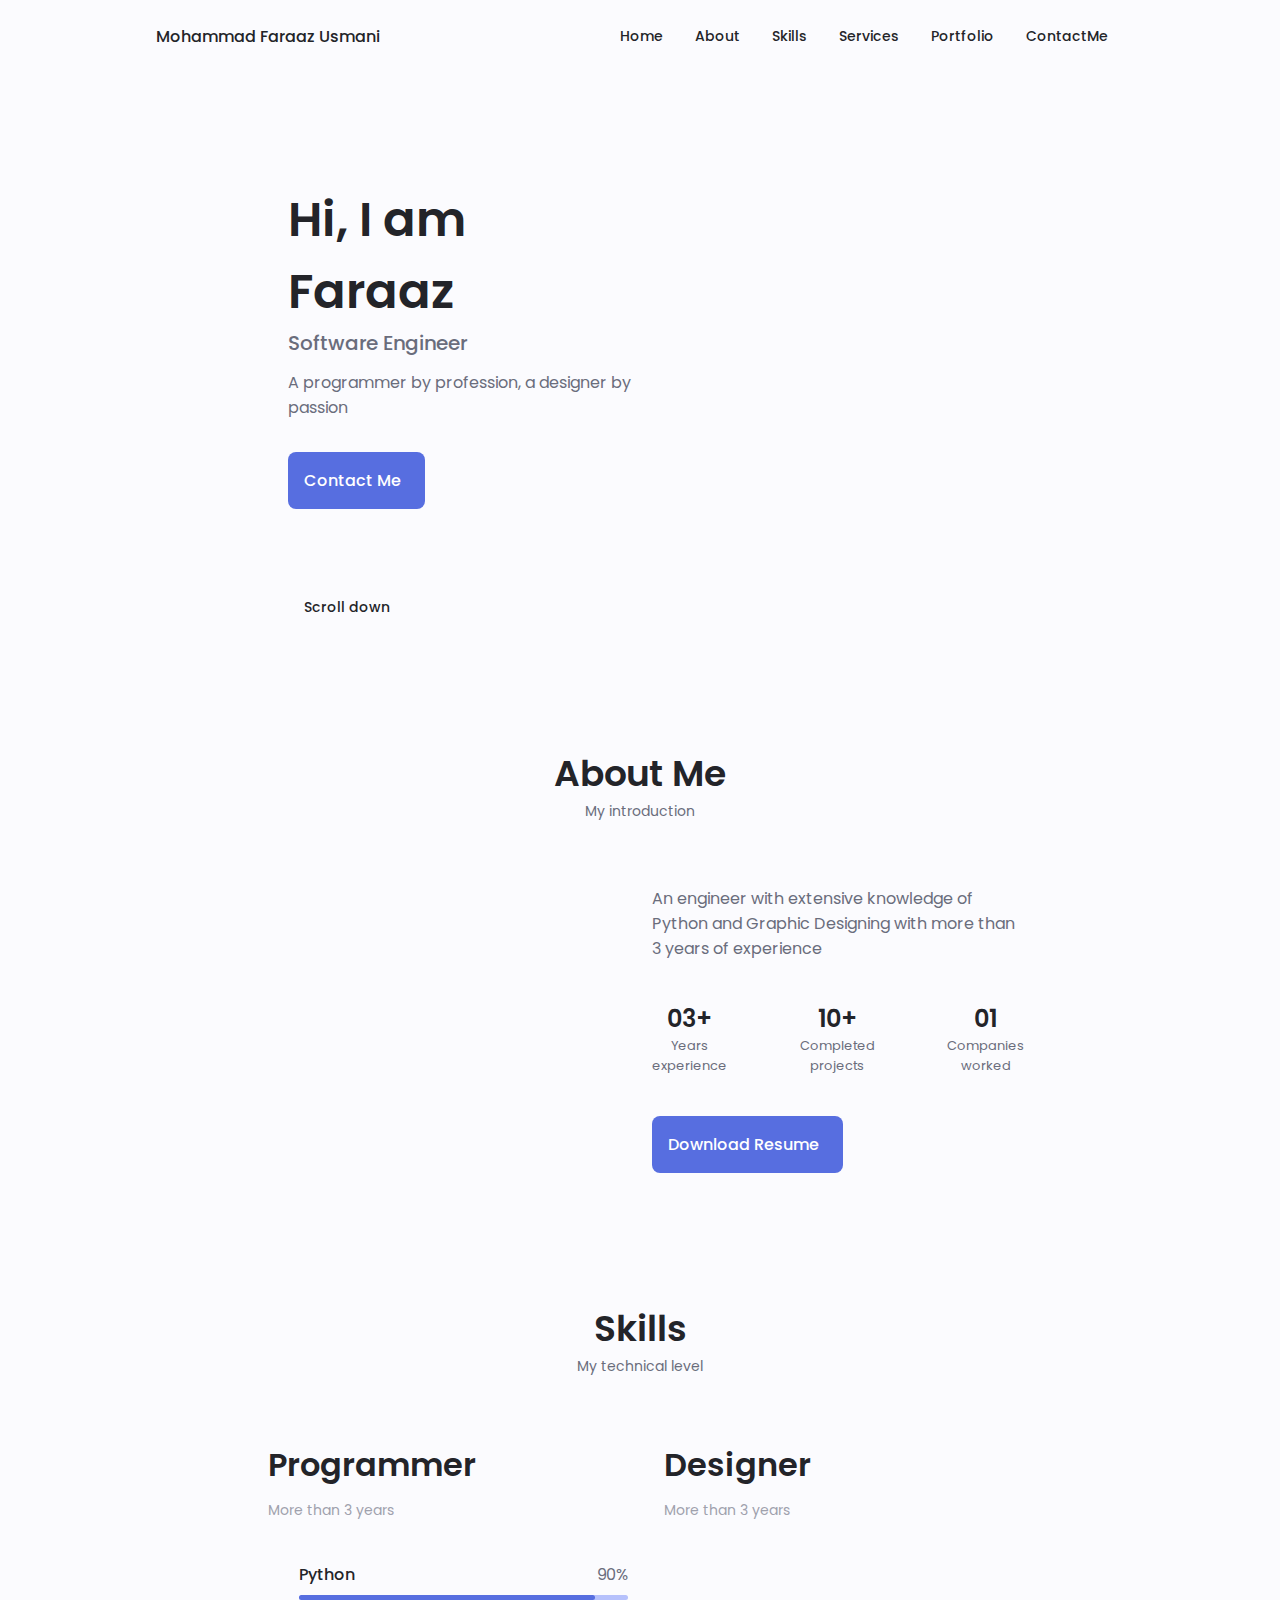
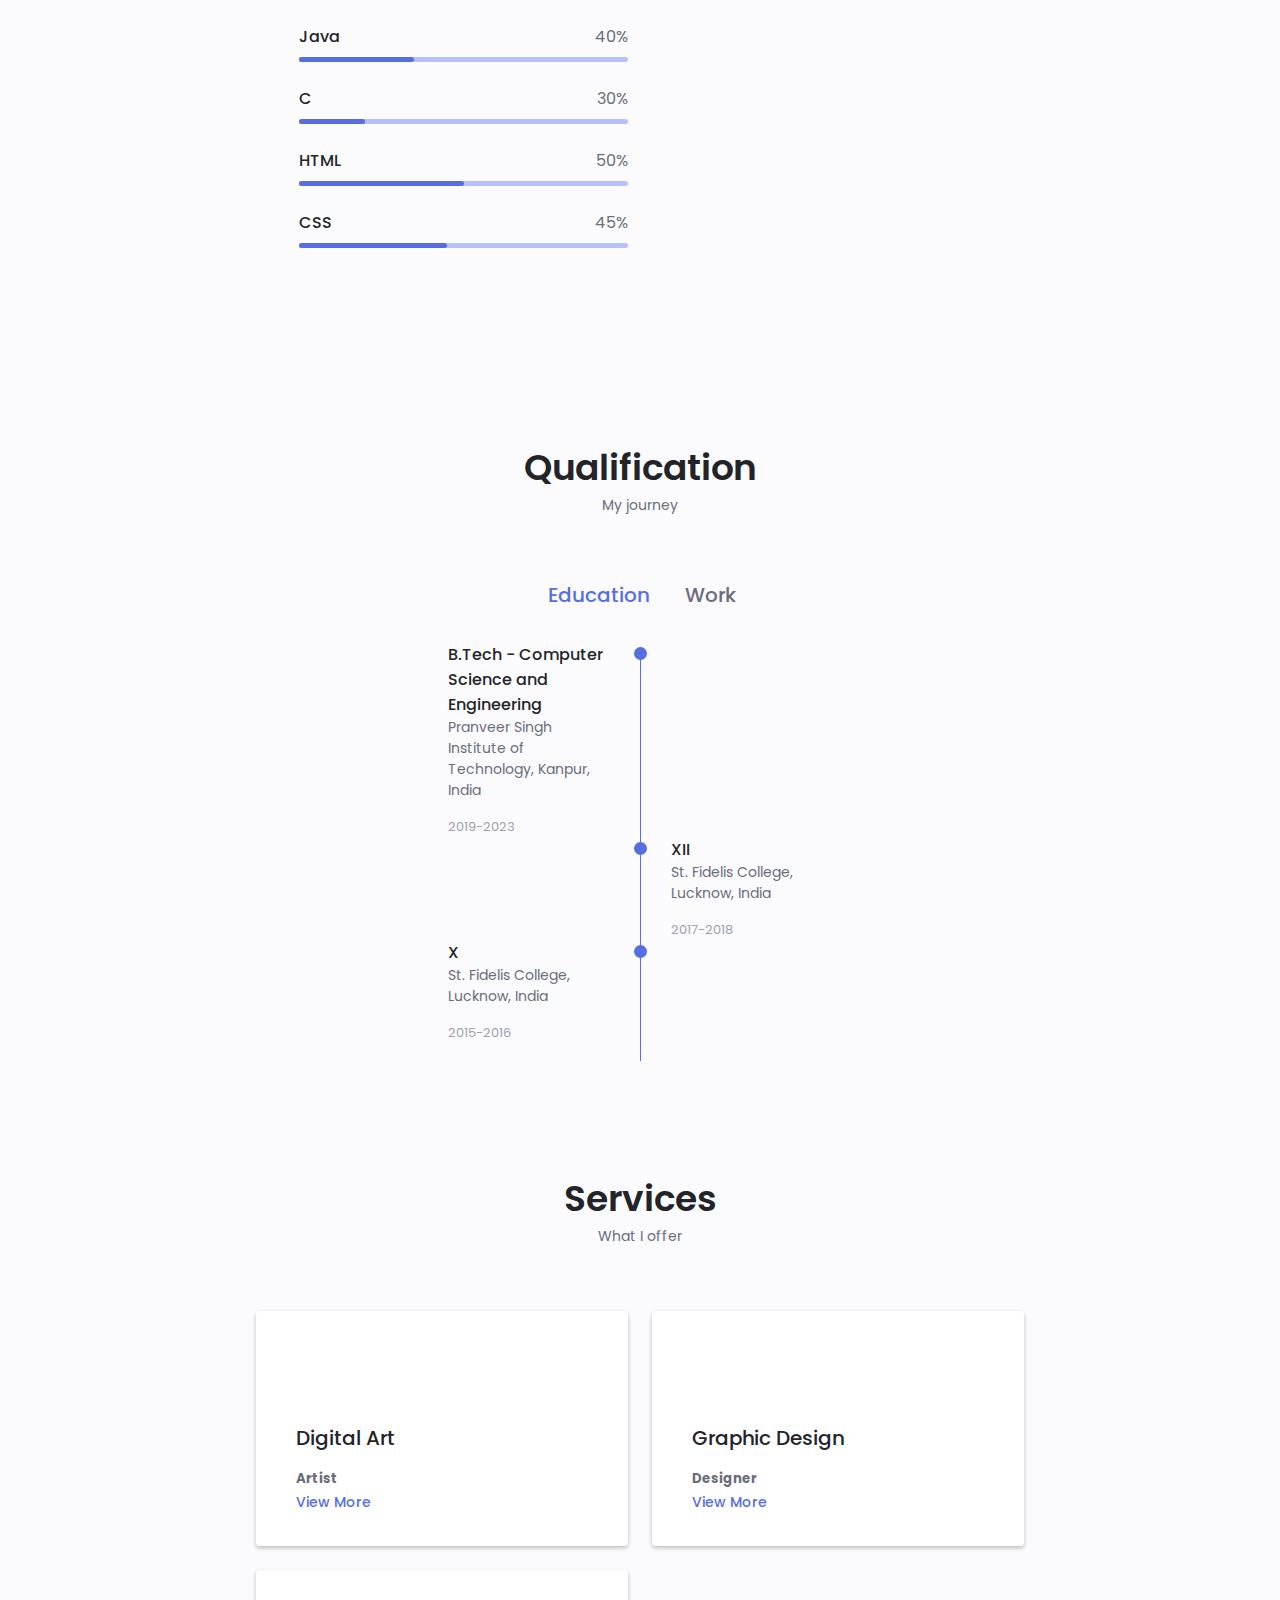
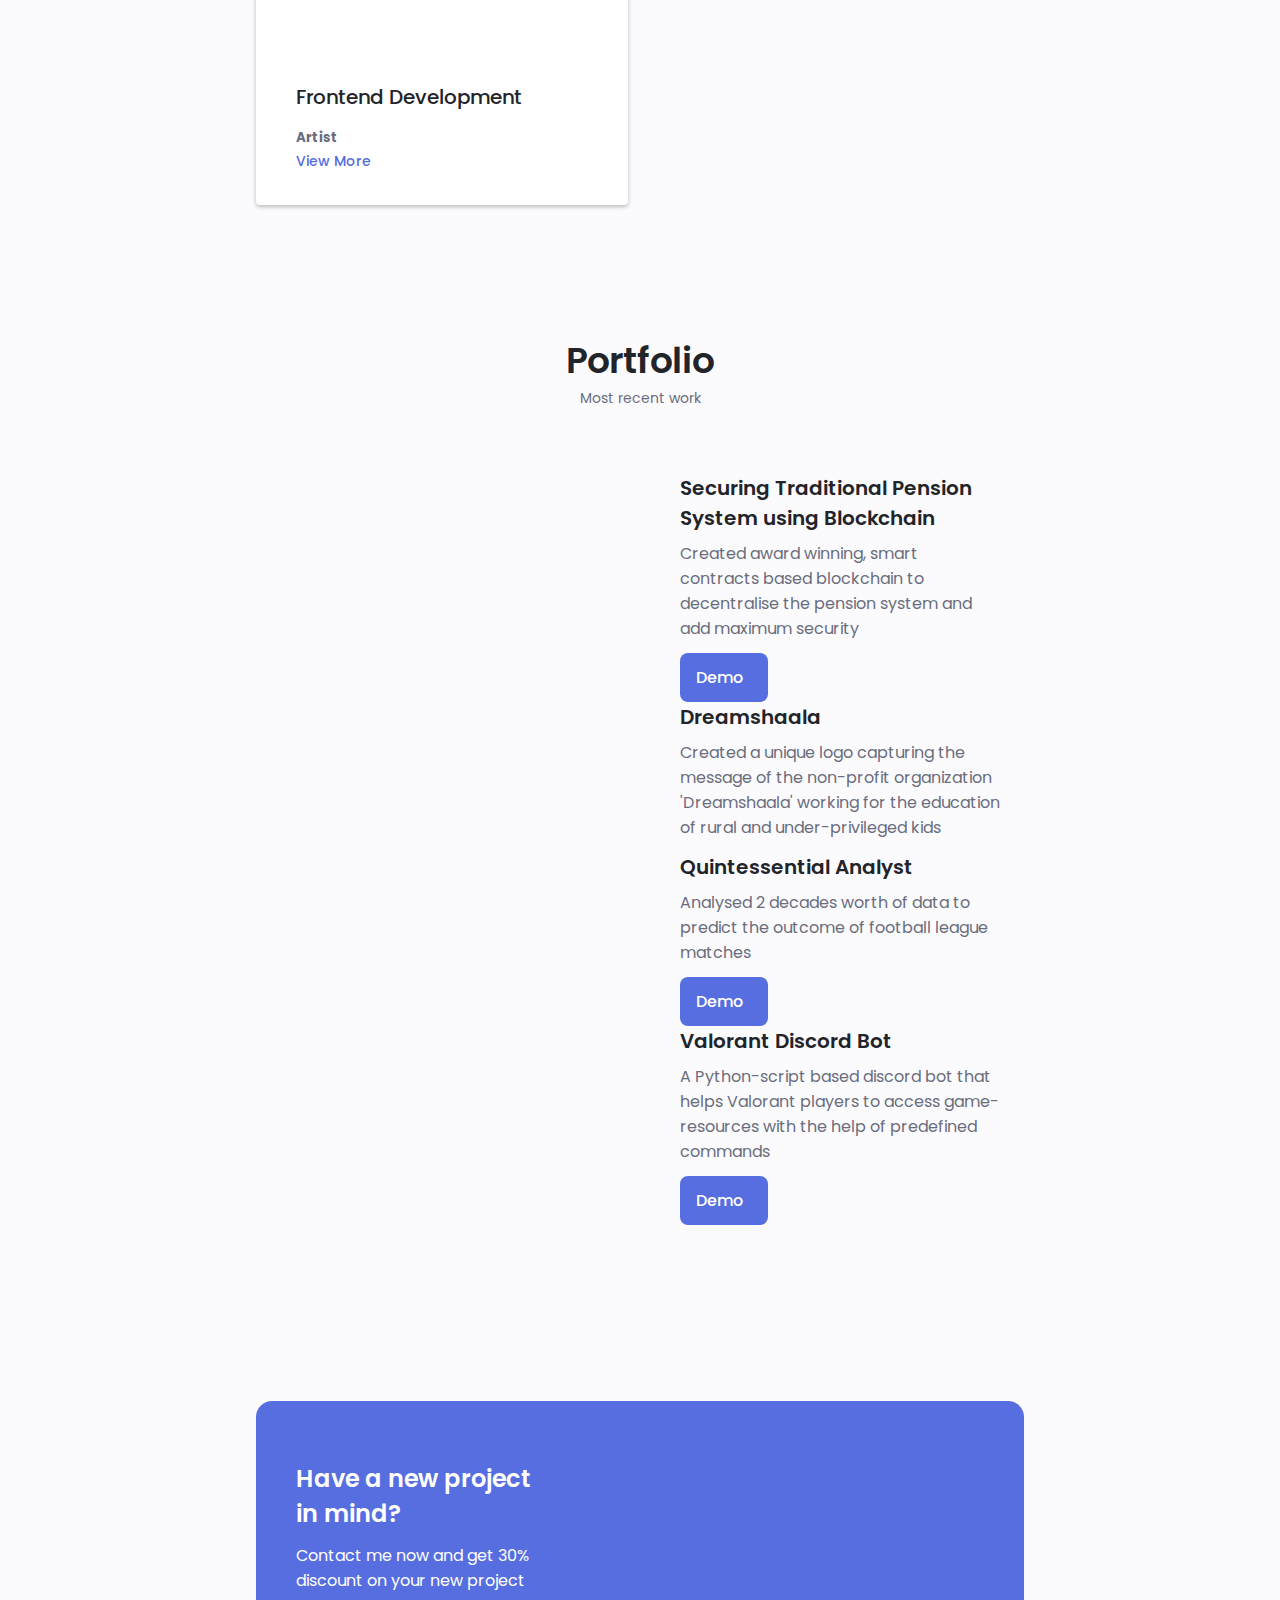
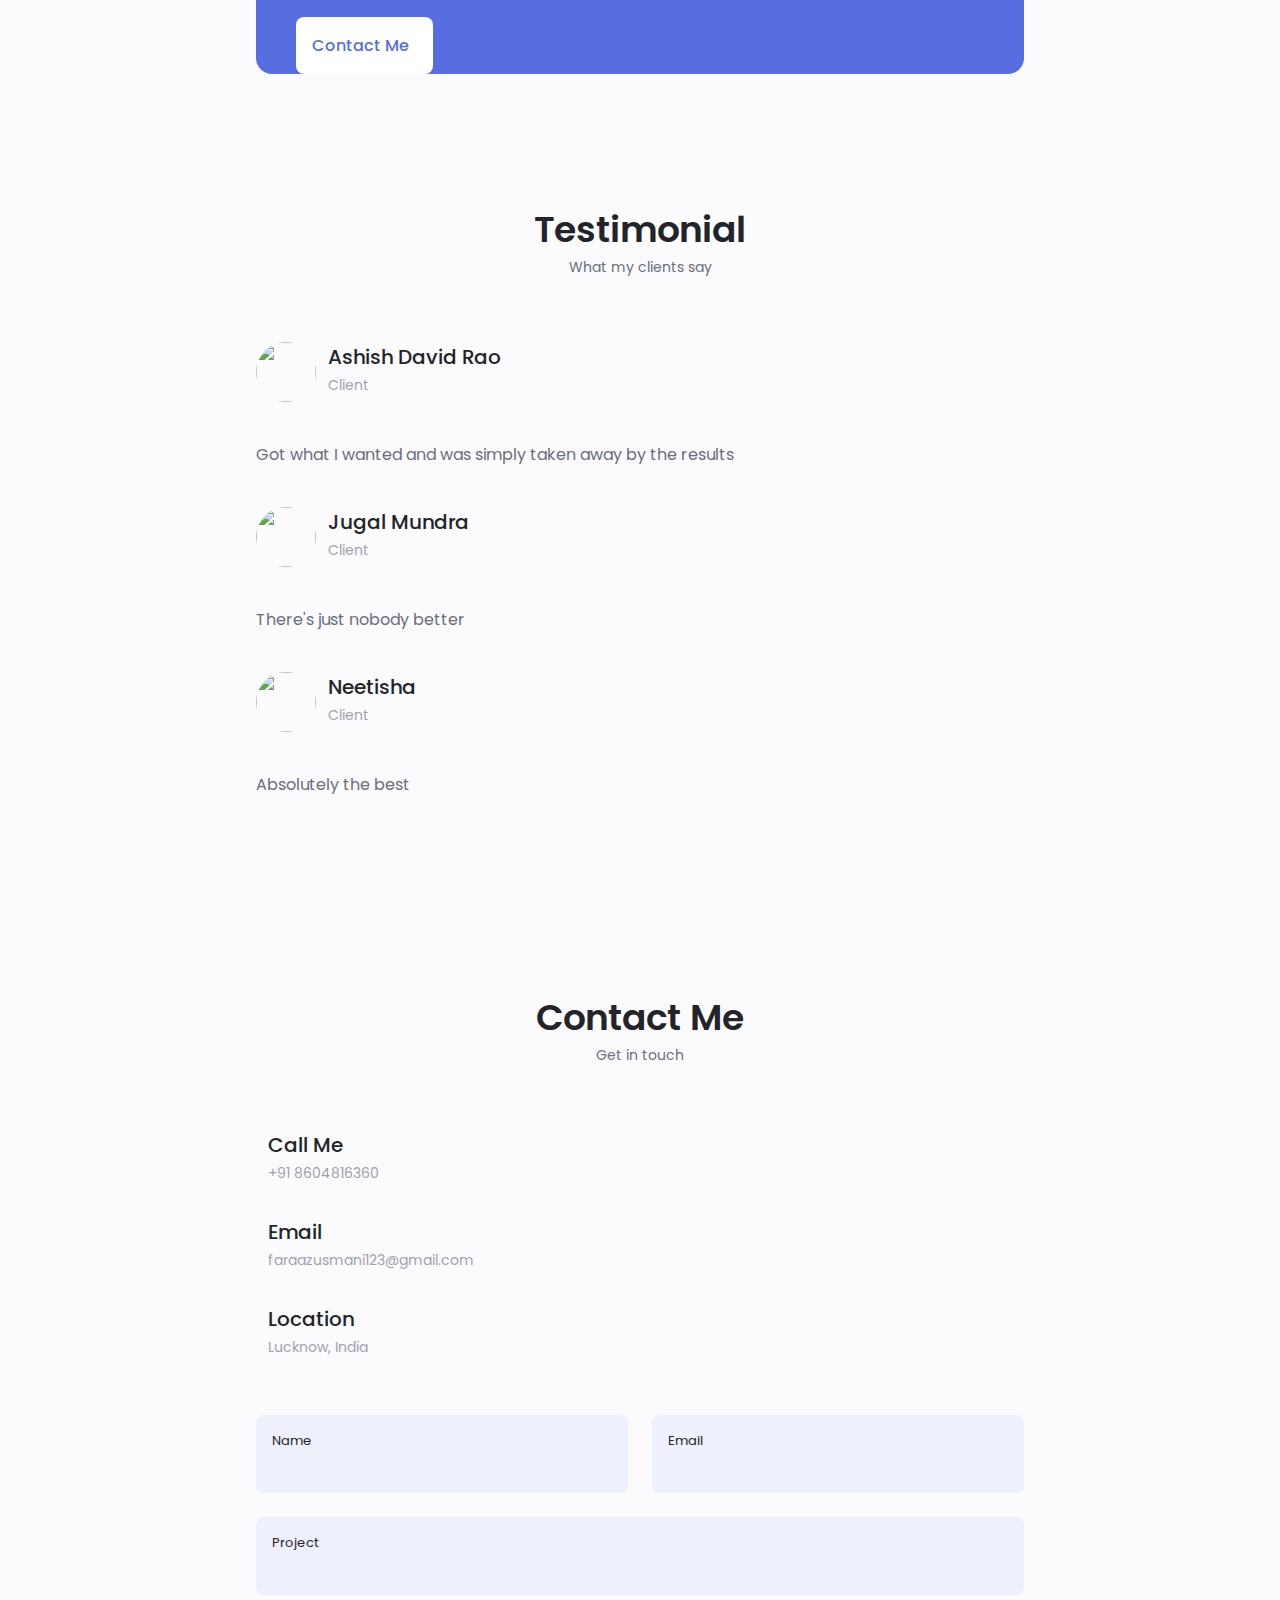
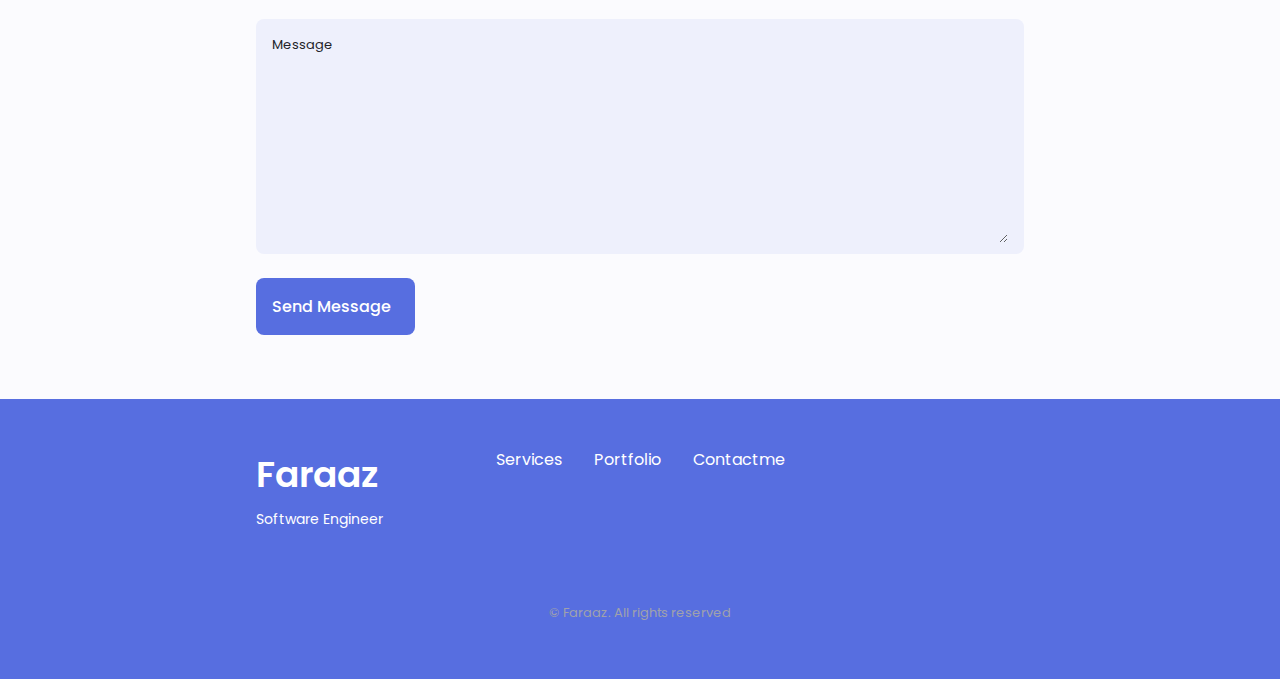
==== index.html @ 4aecc7ab "Update index.html" ====
<!DOCTYPE html>
    <html lang="en">
    <head>
        <meta charset="UTF-8">
        <meta name="viewport" content="width=device-width, initial-scale=1.0">

        <!--==================== UNICONS ====================-->
        <link rel="stylesheet" href="https://unicons.iconscout.com/release/v4.0.0/css/line.css">
        
        <!--==================== SWIPER CSS ====================-->
        <link rel="stylesheet" href="assets/css/swiper-bundle.min.css">
        
        <!--==================== CSS ====================-->
        <link rel="stylesheet" href="assets/css/styles.css">

        <title>Responsive Portfolio Website</title>
    </head>
    <body>
        <!--==================== HEADER ====================-->
        <header class="header" id="header">
            <nav class="nav container">
                <a href="#" class="nav__logo">Mohammad Faraaz Usmani</a>

                <div class="nav__menu" id="nav-menu">
                    <ul class="nav__list grid">
                        <li class="nav__item">
                            <a href="#home" class="nav__link">
                                <i class="uil uil-estate nav__icon"></i> Home
                            </a>
                        </li>
                        <li class="nav__item">
                            <a href="#about" class="nav__link ">
                                <i class="uil uil-user nav__icon"></i> About
                            </a>
                        </li>
                        <li class="nav__item">
                            <a href="#skills" class="nav__link">
                                <i class="uil uil-file-info-alt nav__icon"></i> Skills
                            </a>
                        </li>
                        <li class="nav__item">
                            <a href="#services" class="nav__link">
                                <i class="uil uil-briefcase-alt nav__icon"></i> Services
                            </a>
                        </li>
                        <li class="nav__item">
                            <a href="#portfolio" class="nav__link">
                                <i class="uil uil-scenery nav__icon"></i> Portfolio
                            </a>
                        </li>
                        <li class="nav__item">
                            <a href="#contact" class="nav__link">
                                <i class="uil uil-message nav__icon"></i> ContactMe
                            </a>
                        </li>
                    </ul>
                    <i class="uil uil-times nav__close" id="nav-close"></i>
                </div>

                <div class="nav__btns">
                    <!-- Theme change button -->
                    <i class="uil uil-moon change-theme" id="theme-button"></i>

                    <div class="nav__toggle" id="nav-toggle">
                        <i class="uil uil-apps"></i>
                    </div>
                </div>
            </nav>
            
        </header>

        <!--==================== MAIN ====================-->
        <main class="main">
            <!--==================== HOME ====================-->
            <section class="home section" id="home">
                <div class="home__container container grid">
                    <div class="home__content grid">
                        <div class="home__social">
                            <a href="https://www.linkedin.com/in/faraazusmani/" target="_blank" class="home__social icon">
                                <i class="uil uil-linkedin-alt"></i>
                            </a>

                            <a href="https://leetcode.com/faraaz_usmani/" target="_blank" class="home__social icon">
                                <i class="uil uil-brackets-curly"></i>
                            </a>

                            <a href="https://github.com/Faraazusmani" target="_blank" class="home__social icon">
                                <i class="uil uil-github-alt"></i>
                            </a>
                        </div>

                        <div class="home__img">
                            <img src="assets/img/13.png" alt="" class="home">
                            <!--<svg  class="home__blob" width="900" height="600" viewBox="0 0 900 600" fill="none" xmlns="http://www.w3.org/2000/svg"><path fill="transparent" d="M0 0h900v600H0z"/><path fill-rule="evenodd" clip-rule="evenodd" d="M612.852 140.325c37.323 0 67.855 30.299 67.855 67.337 0 37.038-30.532 67.337-67.855 67.337-7.487 0-13.619 6.086-13.619 13.516s6.132 13.515 13.619 13.515h35.506c18.207 0 33.106 14.786 33.106 32.854 0 18.068-14.899 32.853-33.106 32.853-15.747 0-28.632 12.787-28.632 28.414 0 28.511-23.506 51.838-52.237 51.838H260.844c-37.323 0-67.855-30.299-67.855-67.337 0-37.038 30.532-67.337 67.855-67.337h6.563c7.488 0 13.62-6.078 13.62-13.516 0-7.43-6.125-13.515-13.62-13.515h-44.181c-18.208 0-33.106-14.786-33.106-32.854 0-18.046 14.861-32.816 33.037-32.853h35.552c15.747 0 28.632-12.787 28.632-28.414 0-28.511 23.506-51.838 52.237-51.838h273.274z" fill="url(#a)"/><path d="m480.803 287.792-12.285-3.737-53.407-1.572-12.045 3.288 1.572 29.349 27.249 17.386 26.43-.53 16.616-15.14 3.689-15.011 2.181-14.033z" fill="#F8AE9D"/><path d="M326.613 334.991c3.865-7.971 7.57-14.37 10.874-19.422a48.399 48.399 0 0 1 27.874-20.288l43.559-11.804s2.262 43.527 32.221 43.527c29.959 0 35.797-40.817 35.797-40.817l50.407 20.112c1.732.673 13.424 4.715 27.024 33.888 12.959 27.778 18.621 42.004 18.621 42.004l-51.932 14.995-3.239 46.703 1.106 26.672-157.622-.353.882-30.489-.657-46.751-1.973 3.192-52.46-21.042s6.752-13.857 19.518-40.127z" fill="#666AF6"/><path d="M446.231 303.32c-12.784-.236-27.307-25.172-27.307-25.172l-.834-64.054c-.668-18.449 10.808-34.168 31.493-34.254l1.92.086c19.252.919 34.498 14.863 35.013 32.046.487 15.992.779 33.659.153 42.194-1.308 17.667-21.464 14.685-21.464 14.685-.042 0 .055 8.9 0 14.098-.153 11.674-13.841 20.768-18.974 20.371z" fill="#F8AE9D"/><path d="M424.477 217.608c-.352-.168-14.122-4.766-14.429 8.835-.308 13.601 14.107 11.093 14.136 10.702.029-.39.293-19.537.293-19.537zM568.515 383.49l21.122 42.389a30.91 30.91 0 0 1 3.208 15.284c-.802 16.455-14.386 29.398-30.857 29.398l-61.069-.96-2.153-30.186 46.093-11.114-17.466-33.023 41.122-11.788zm-258.742-7.297s-13.103 38.925-27.393 74.305c-.289.705-.609 2.021-.866 2.742-3.224 8.773 6.479 17.321 16.279 17.321l82.58-.144v-26.848l-51.37-10.906 18.604-41.314-37.834-15.156z" fill="#F8AE9D"/><path d="M475.286 442.334c-.016.096-1.893-.497-5.02-.69-3.111-.208-7.522.145-11.916 2.021-4.395 1.877-7.715 4.812-9.703 7.201-2.021 2.39-2.887 4.17-2.967 4.106-.032-.016.16-.465.593-1.235.433-.77 1.123-1.86 2.101-3.095 1.957-2.486 5.293-5.533 9.783-7.442 4.491-1.908 8.998-2.229 12.141-1.908 1.572.144 2.839.4 3.689.625.85.208 1.315.385 1.299.417zm-2.823-6.495c-.032.128-1.94-.818-5.228-.915-3.272-.144-7.875.85-12.173 3.449-4.298 2.614-7.522 5.918-9.799 8.291-1.091 1.155-1.989 2.117-2.695 2.855-.641.674-.994 1.042-1.026 1.01-.032-.016.289-.433.882-1.138a97.352 97.352 0 0 1 2.566-2.967c2.229-2.438 5.437-5.822 9.815-8.485 4.379-2.646 9.11-3.608 12.446-3.367 1.668.096 2.999.4 3.881.705.449.128.77.289.995.385.224.096.336.16.336.177z" fill="#EB996E"/><path d="M363.003 438.645h11.853s26.751-9.671 32.252-8.741c4.956.834 23.095 12.879 26.655 15.268.401.273.69.642.866 1.091a3.885 3.885 0 0 1-2.165 4.94l-.369.16.161.545c.208.674.305 1.428.272 2.166-.128 2.55-3.56 3.319-4.859 1.122l.69 1.219c.272.497.417 1.059.384 1.62l-.064 1.107a2.979 2.979 0 0 1-2.053 2.662 2.943 2.943 0 0 1-3.111-.818c-2.293-2.534-7.265-7.602-10.633-8.163-2.983-.498-7.971-.562-10.986-.546a3.7 3.7 0 0 0-3.448 2.374c1.988.144 15.893 7.393 20.817 9.992 1.524.802 2.662 2.245 2.855 3.961.176 1.54-.594 3.16-3.641 2.438-6.543-1.524-18.299-6.929-18.299-6.929s-6.063-1.732-9.992 1.043c-5.533 3.897-8.067 5.324-12.814 3.753-4.748-1.572-8.244-3.833-8.244-3.833l-9.35-.931c-.032 0-8.869-22.1 3.223-25.5z" fill="#F8AE9D"/><path d="M398.335 443.168c.017.096 1.893-.497 5.02-.69 3.112-.208 7.522.145 11.917 2.021 4.394 1.877 7.714 4.812 9.703 7.201 2.021 2.39 2.887 4.17 2.967 4.106.032-.016-.161-.465-.594-1.235a24.042 24.042 0 0 0-2.101-3.095c-1.956-2.486-5.292-5.533-9.783-7.442-4.491-1.908-8.997-2.229-12.141-1.908a22.978 22.978 0 0 0-3.688.625c-.85.225-1.316.385-1.3.417zm2.823-6.495c.032.128 1.94-.818 5.228-.915 3.272-.144 7.875.85 12.173 3.449 4.298 2.614 7.522 5.918 9.799 8.291 1.091 1.155 1.989 2.117 2.695 2.855.641.674.994 1.042 1.026 1.01.032-.016-.288-.433-.882-1.138a94.577 94.577 0 0 0-2.566-2.967c-2.229-2.438-5.437-5.822-9.815-8.484-4.379-2.647-9.11-3.609-12.446-3.368-1.668.096-2.999.4-3.881.705-.449.129-.77.289-.994.385-.225.096-.337.161-.337.177z" fill="#EB996E"/><path d="M379.042 471.315h124.439a6.59 6.59 0 0 0 6.591-6.319l3.737-85.644c.161-3.753-2.838-6.896-6.591-6.896H375.545c-3.753 0-6.752 3.127-6.607 6.88l3.496 85.66c.144 3.528 3.063 6.319 6.608 6.319z" fill="#31446C"/><path d="M428.807 423.47a12.715 12.715 0 0 0 12.725 12.726 12.715 12.715 0 0 0 12.726-12.726 12.715 12.715 0 0 0-12.726-12.725c-7.036 0-12.725 5.719-12.725 12.725z" fill="#fff"/><path fill="#F8AE9D" d="M429.289 242.388h-11.227v48.114h11.227z"/><path d="M424.882 199.397c2.023 2.61 5.591 3.185 8.53 3.702 3.95.693 5.905 2.138 7.956 6.017 1.298 2.477 2.597 5.191 4.921 6.533 1.889 1.096 1.821-1.698 2.12-3.861a5.26 5.26 0 0 1 .116-.569c.457-1.727 2.296-1.433 2.835.271.492 1.534 1.545 2.832 2.885 3.554.218.118.451.221.683.177.314-.044.56-.339.765-.604.43-.556.857-1.263 1.298-2.01 1.449-2.457 4.192-1.579 5.811.771 1.011 1.46 2.214 2.964 3.868 3.303.533.118 1.203.03 1.449-.486.315-.635-.177-1.269-.095-1.918.068-.604.328-.87.615-1.386 1.126-2.003 3.704-2.075 5.289-.411a58.818 58.818 0 0 0 3.446 3.331c.505.443 1.243.885 1.749.443.274-.236.342-.635.397-1.018.287-1.873.56-3.746.847-5.619.164-1.047.725-2.419 1.682-2.153.464.133.738.619.997 1.062.315.56 5.933 6.946 6.042 6.459.875-3.628 2.666-6.931 3.541-10.559 5.659-23.346-19.452-42.12-38.631-42.223-4.264-.029-8.16.04-12.302 1.028-4.416 1.062-9.077 2.748-13.082 5.122-5.618 3.318-9.87 9.35-8.776 16.547" fill="#31446C"/><path d="M434.968 191.505c2.822 3.099 3.569 7.458 3.832 11.576.387 6.21-.138 12.662-3.099 18.175-.843 1.57-1.466 9.336-2.766 8.907-.415-.134-.346-6.157-1.439-9.403-1.688-5.03-9.462-6.948-12.962-3.769-5.588 5.057-2.31 11.2-.456 15.023 1.107 2.307 2.863 4.896 3.168 7.337.373 3.126.484 14.514-1.619 17.17-1.757 2.226-3.624-8.531-5.215-10.651-11.772-15.787-23.06-55.988-2.96-64.707 3.057-1.328 12.491-2.012 15.355-.322" fill="#31446C"/><path fill-rule="evenodd" clip-rule="evenodd" d="M565.563 201.794h3.743c.905 0 1.634-.736 1.634-1.634v-3.743c0-.905-.736-1.634-1.634-1.634h-3.743a1.64 1.64 0 0 0-1.634 1.634v3.743a1.63 1.63 0 0 0 1.634 1.634zm12.979 0h3.743a1.64 1.64 0 0 0 1.634-1.634v-3.743c0-.905-.736-1.634-1.634-1.634h-3.743a1.64 1.64 0 0 0-1.634 1.634v3.743a1.64 1.64 0 0 0 1.634 1.634zm12.987 0h3.743a1.64 1.64 0 0 0 1.634-1.634v-3.743c0-.905-.736-1.634-1.634-1.634h-3.743a1.64 1.64 0 0 0-1.634 1.634v3.743a1.63 1.63 0 0 0 1.634 1.634zm12.979 0h3.743a1.64 1.64 0 0 0 1.634-1.634v-3.743c0-.905-.736-1.634-1.634-1.634h-3.743c-.905 0-1.642.736-1.642 1.634v3.743a1.652 1.652 0 0 0 1.642 1.634zm12.98 0h3.743c.905 0 1.642-.736 1.642-1.634v-3.743c0-.905-.737-1.634-1.642-1.634h-3.743a1.64 1.64 0 0 0-1.634 1.634v3.743a1.64 1.64 0 0 0 1.634 1.634zm-38.47-14.152h3.743c.897 0 1.634-.737 1.634-1.634v-3.752a1.64 1.64 0 0 0-1.634-1.633h-3.743c-.906 0-1.634.736-1.634 1.633V186a1.632 1.632 0 0 0 1.634 1.642zm12.979 0h3.743a1.64 1.64 0 0 0 1.634-1.634v-3.752a1.64 1.64 0 0 0-1.634-1.633h-3.743a1.64 1.64 0 0 0-1.634 1.633V186a1.632 1.632 0 0 0 1.634 1.642zm12.979 0h3.743c.906 0 1.642-.737 1.642-1.634v-3.752c0-.897-.736-1.633-1.642-1.633h-3.743a1.64 1.64 0 0 0-1.634 1.633V186c0 .905.737 1.642 1.634 1.642zm-13.447 29.357h3.743a1.64 1.64 0 0 0 1.634-1.634v-3.744c0-.905-.736-1.634-1.634-1.634h-3.743a1.64 1.64 0 0 0-1.634 1.634v3.744a1.63 1.63 0 0 0 1.634 1.634zm12.979 0h3.743a1.64 1.64 0 0 0 1.634-1.634v-3.744c0-.905-.736-1.634-1.634-1.634h-3.743c-.905 0-1.642.737-1.642 1.634v3.744a1.652 1.652 0 0 0 1.642 1.634z" fill="#E1E4E5"/><path d="M627.609 289.844c.23-7.193 1.862-14.547 4.736-21.42 37.425 13.127 26.459-2.291 3.816-7.514 6.092-10.194 15.333-18.464 27.425-22.29 14.644-4.628 32 5.911 43.195 21.466-17.609 7.307-13.862 30.56 4.391 6.895 3.655 6.552 6.161 13.608 7.011 20.641 2.138 17.319-5.839 34.317-31.655 41.877-41.608 12.256-59.838-12.554-58.919-39.655zm26.161-8.843c-10.988.321 4.391 12.623 12.621 6.667 5.149-3.757-1.61-6.988-12.621-6.667z" fill="#666AF6"/><path d="M696.574 466.745c1.816-140.224-32.965-228.102-32.965-228.102" stroke="#666AF6" stroke-width="2.5" stroke-miterlimit="10"/><path d="M705.878 298.961c5.748 24.261 12.161 10.744 5.219-5.2 11.287-9.668 27.839-14.707 46.206-9.324 14.828 4.353 21.862 14.845 23.012 26.666-23.747-1.146-29.54 14.02.115 5.612-1.403 26.437-29.333 55.646-64.138 37.662-25.54-13.195-24.827-38.555-10.414-55.416zm34.414 32.347c12.598 3.368 13.218-5.91 2.207-7.193-7.839-.916-14.805 3.826-2.207 7.193z" fill="#666AF6"/><path d="M707.425 422.234c-5.771-88.038 44.62-132.367 44.62-132.367" stroke="#666AF6" stroke-width="2.5" stroke-miterlimit="10"/><path d="M606.726 350.769c-12.23-15.945-12.529-42.038-3.127-49.827 8.897-7.376 20.253-8.27 31.196-5.246-2.782 16.586 10.781 23.871 7.54 2.749 25.494 11.386 44.551 42.244 16.184 57.501-21.609 11.592-37.058 8.729-47.103-.091 36.597-2.337 17.861-12.211-4.69-5.086zm9.563-26.826c-10.667 3.138-9.172 6.483 2.644 7.376 11.793.894 11.126-11.385-2.644-7.376z" fill="#666AF6"/><path d="M676.252 421.431c3.518-87.237-65.356-119.126-65.356-119.126" stroke="#666AF6" stroke-width="2.5" stroke-miterlimit="10"/><path d="M745.998 411.841H637.359l14.963 42.256c3.831 10.814 14.109 18.071 25.632 18.071h27.471c11.525 0 21.801-7.236 25.631-18.07l1.886.667-1.886-.667 14.942-42.257z" fill="#fff" stroke="#E1E4E5" stroke-width="4"/><path d="M761.341 410.361v-6.516H623.366v6.516h137.975z" fill="#E1E4E5" stroke="#E1E4E5" stroke-width="4"/><path d="m209.618 412.698 4.575 56.906h31.659l4.585-56.906h-40.819z" fill="#666AF6"/><path d="M207 407.567h46.54v8.294H207v-8.294zm3.189 0h40.163l-2.345-9.325h-35.463l-2.355 9.325z" fill="#31446C"/><path d="M220.962 441.68a9.306 9.306 0 0 0 9.308 9.308 9.306 9.306 0 0 0 9.308-9.308 9.305 9.305 0 0 0-9.308-9.308 9.306 9.306 0 0 0-9.308 9.308z" fill="#fff"/><path fill-rule="evenodd" clip-rule="evenodd" d="M304.478 228.214v-47.435c0-4.914-3.972-8.894-8.876-8.894H242.35c-4.904 0-8.876 3.98-8.876 8.894v47.435a8.895 8.895 0 0 0 4.567 7.774l26.626 14.821a8.853 8.853 0 0 0 8.622 0l26.627-14.821a8.905 8.905 0 0 0 4.562-7.774z" fill="#E1E4E5"/><path d="M283.734 211.109h-29.518m29.518-13.829h-29.518m29.518 27.26h-29.518" stroke="#fff" stroke-width="2.677" stroke-linecap="round" stroke-linejoin="round"/><rect width="646.936" height="9.013" rx="4.507" transform="matrix(-1 0 0 1 765 469.552)" fill="#E1E4E5"/><rect width="29.178" height="3.399" rx="1.7" transform="scale(-1 1) rotate(-45 311.398 534.12)" fill="#E1E4E5"/><rect width="10.834" height="3.399" rx="1.7" transform="scale(-1 1) rotate(-45 317.087 520.656)" fill="#E1E4E5"/><defs><linearGradient id="a" x1="425.316" y1="620.484" x2="431.256" y2="-194.429" gradientUnits="userSpaceOnUse"><stop stop-color="#fff"/><stop offset="1" stop-color="#EEE"/></linearGradient></defs></svg>-->
                            
                            <!-- <svg class="home__blob" viewBox="0 0 200 187" xmlns="http://www.w3.org/2000/svg" xmlns:xlink="http://www.w3.org/1999/xlink">
                                <mask id="mask0" mask-type="alpha">
                                    <path d="M190.312 36.4879C206.582 62.1187 201.309 102.826 182.328 134.186C163.346 165.547 
                                    130.807 187.559 100.226 186.353C69.6454 185.297 41.0228 161.023 21.7403 129.362C2.45775 
                                    97.8511 -7.48481 59.1033 6.67581 34.5279C20.9871 10.1032 59.7028 -0.149132 97.9666 
                                    0.00163737C136.23 0.303176 174.193 10.857 190.312 36.4879Z"/>
                                </mask>
                                <g mask="url(#mask0)">
                                    <path d="M190.312 36.4879C206.582 62.1187 201.309 102.826 182.328 134.186C163.346 
                                    165.547 130.807 187.559 100.226 186.353C69.6454 185.297 41.0228 161.023 21.7403 
                                    129.362C2.45775 97.8511 -7.48481 59.1033 6.67581 34.5279C20.9871 10.1032 59.7028 
                                    -0.149132 97.9666 0.00163737C136.23 0.303176 174.193 10.857 190.312 36.4879Z"/>
                                    
                                    <image class="home__blob-img" x='12' y='18' xlink:href="assets/img/perfil.png"/>
                                </g>
                            </svg> -->
                            
                        </div>

                        <div class="home__data">
                            <h1 class="home__title">Hi, I am Faraaz</h1>
                            <h3 class="home__subtitle">Software Engineer</h3>
                            <p class="home__description">A programmer by profession, a designer by passion</p>
                            <a href="#contact" class="button button--flex">
                               Contact Me <i class="uil uil-message button__icon"></i>
                            </a>
                        </div>
                    </div>

                    <div class="home__scroll">
                        <a href="#about" class="home__scroll-button button--flex">
                            <i class="uil uil-mouse-alt home__scroll-mouse"></i>
                            <span class="home__scroll-name">Scroll down</span>
                            <i class="uil uil-arrow-down home__scroll-arrow"></i>
                        </a>
                    </div>
                </div>
            </section>

            <!--==================== ABOUT ====================-->
            <section class="about section" id="about">
                <h2 class="section__title">About Me</h2>
                <span class="section__subtitle">My introduction</span>

                <div class="about__container container grid">
                    <img src="assets/img/4.png" alt="" class="about">

                    <div class="about__data">
                        <p class="about__description">An engineer with extensive knowledge of Python and Graphic Designing with more than 3 years of experience</p>
                    
                        <div class="about__info">
                            <div>
                                <span class="about__info-title">03+</span>
                                <span class="about__info-name">Years <br> experience</span>
                            </div>

                            <div>
                                <span class="about__info-title">10+</span>
                                <span class="about__info-name">Completed <br> projects</span>
                            </div>
                            
                            <div>
                                <span class="about__info-title">01</span>
                                <span class="about__info-name">Companies <br> worked</span>
                            </div>
                        </div>

                        <div class="about__buttons">
                            <a download="" href="assets/pdf/FaraazUsmani_Resume.pdf" target="_blank" class="button button--flex">
                                Download Resume<i class="uil uil-download-alt button__icon"></i>
                            </a>
                        </div>
                    </div>
                </div>
            </section>

            <!--==================== SKILLS ====================-->
            <section class="skills section" id="skills">
                <h2 class="section__title">Skills</h2>
                <span class="section__subtitle">My technical level</span>

                <div class="skills__container container grid">
                    <div>
                        <!--==================== SKILLS 1====================-->
                        <div class="skills__content skills__open">
                            <div class="skills__header">
                                <i class="uil uil-arrow skills__icon"></i>

                                <div>
                                    <h1 class="skills__titles">Programmer</h1>
                                    <span class="skills__subtitle">More than 3 years</span>
                                </div>

                                <i class="uil uil-angle-down skills__arrow"></i>
                            </div>

                            <div class="skills__list grid">
                                <div class="skills__data">
                                    <div class="skills__titles">
                                        <h3 class="skills__name">Python</h3>
                                        <span class="skills__number">90%</span>
                                    </div>
                                    <div class="skills__bar">
                                        <span class="skills__percentage skills__python"></span>
                                    </div>
                                </div>

                                <div class="skills__data">
                                    <div class="skills__titles">
                                        <h3 class="skills__name">Java</h3>
                                        <span class="skills__number">40%</span>
                                    </div>
                                    <div class="skills__bar">
                                        <span class="skills__percentage skills__java"></span>
                                    </div>
                                </div>
                                
                                <div class="skills__data">
                                    <div class="skills__titles">
                                        <h3 class="skills__name">C</h3>
                                        <span class="skills__number">30%</span>
                                    </div>
                                    <div class="skills__bar">
                                        <span class="skills__percentage skills__c"></span>
                                    </div>
                                </div>

                                <div class="skills__data">
                                    <div class="skills__titles">
                                        <h3 class="skills__name">HTML</h3>
                                        <span class="skills__number">50%</span>
                                    </div>
                                    <div class="skills__bar">
                                        <span class="skills__percentage skills__html"></span>
                                    </div>
                                </div>

                                <div class="skills__data">
                                    <div class="skills__titles">
                                        <h3 class="skills__name">CSS</h3>
                                        <span class="skills__number">45%</span>
                                    </div>
                                    <div class="skills__bar">
                                        <span class="skills__percentage skills__css"></span>
                                    </div>
                                </div>
                                    
                                </div>
                            </div>
                        </div>

                        <!--==================== SKILLS 2====================-->
                        <div class="skills__content skills__close">
                            <div class="skills__header">
                                <i class="uil uil-palette skills__icon"></i>

                                <div>
                                    <h1 class="skills__titles">Designer</h1>
                                    <span class="skills__subtitle">More than 3 years</span>
                                </div>

                                <i class="uil uil-angle-down skills__arrow"></i>
                            </div>

                        <div class="skills__list grid">    
                            <div class="skills__data">
                                <div class="skills__titles">
                                    <h3 class="skills__name">Digital Art</h3>
                                    <span class="skills__number">90%</span>
                                </div>
                                <div class="skills__bar">
                                    <span class="skills__percentage skills__art"></span>
                                </div>
                            </div>

                            <div class="skills__data">
                                <div class="skills__titles">
                                    <h3 class="skills__name">Logo Designing</h3>
                                    <span class="skills__number">85%</span>
                                </div>
                                <div class="skills__bar">
                                    <span class="skills__percentage skills__logo"></span>
                                </div>
                            </div>
                                
                            <div class="skills__data">
                                <div class="skills__titles">
                                    <h3 class="skills__name">Brand Creatives</h3>
                                    <span class="skills__number">55%</span>
                                </div>
                                <div class="skills__bar">
                                    <span class="skills__percentage skills__creative"></span>
                                </div>
                            </div>
                            
                            <div class="skills__data">
                                <div class="skills__titles">
                                    <h3 class="skills__name">Photoshop</h3>
                                    <span class="skills__number">55%</span>
                                </div>
                                <div class="skills__bar">
                                    <span class="skills__percentage skills__photoshop"></span>
                                </div>
                            </div>

                            <div class="skills__data">
                                <div class="skills__titles">
                                    <h3 class="skills__name">Illustrator</h3>
                                    <span class="skills__number">35%</span>
                                </div>
                                <div class="skills__bar">
                                    <span class="skills__percentage skills__illustrator"></span>
                                </div>
                            </div>

                        </div>
                    </div>

                    <div>

                    </div>
                </div>
            </section>

            <!--==================== QUALIFICATION ====================-->
            <section class="qualification section">
                <h2 class="section__title">Qualification</h2>
                <span class="section__subtitle">My journey</span>

                <div class="qualification__container container">
                    <div class="qualification__tabs">
                        <div class="qualification__button button--flex qualification__active" data-target="#education">
                            <i class="uil uil-graduation-cap qualification__icon"></i>
                            Education
                        </div>

                        <div class="qualification__button button--flex" data-target="#work">
                            <i class="uil uil-briefcase-alt qualification__icon"></i>
                            Work
                        </div>
                    </div>

                    <div class="qualification__sections">
                        <!--==================== QUALIFICATION CONTENT 1====================-->
                        <div class="qualification__content qualification__active " data-content id="education">
                            <!--==================== QUALIFICATION 1====================-->
                            <div class="qualification__data">
                                <div>
                                    <h3 class="qualification__title">B.Tech - Computer Science and Engineering</h3>
                                    <span class="qualification__subtitle">Pranveer Singh Institute of Technology, Kanpur, India</span>
                                    <div class="qualification__calendar">
                                        <i class="uil uil-calendar-alt"></i>
                                        2019-2023
                                    </div>
                                </div>

                                <div>
                                    <span class="qualification__rounder"></span>
                                    <span class="qualification__line"></span>
                                </div>
                            </div>

                            <!--==================== QUALIFICATION 2====================-->
                            <div class="qualification__data">
                                <div></div>
                                
                                <div>
                                    <span class="qualification__rounder"></span>
                                    <span class="qualification__line"></span>
                                </div>
                                
                                <div>
                                    <h3 class="qualification__title">XII</h3>
                                    <span class="qualification__subtitle">St. Fidelis College, Lucknow, India</span>
                                    <div class="qualification__calendar">
                                        <i class="uil uil-calendar-alt"></i>
                                        2017-2018
                                    </div>
                                </div>
                            </div>

                            <!--==================== QUALIFICATION 3====================-->
                            <div class="qualification__data">
                                <div>
                                    <h3 class="qualification__title">X</h3>
                                    <span class="qualification__subtitle">St. Fidelis College, Lucknow, India</span>
                                    <div class="qualification__calendar">
                                        <i class="uil uil-calendar-alt"></i>
                                        2015-2016
                                    </div>
                                </div>

                                <div>
                                    <span class="qualification__rounder"></span>
                                    <span class="qualification__line"></span>
                                </div>
                            </div>
                        </div>

                        <!--==================== QUALIFICATION CONTENT 2====================-->
                        <div class="qualification__content" data-content id="work">
                            <!--==================== QUALIFICATION 1====================-->
                            <div class="qualification__data">
                                <div>
                                    <h3 class="qualification__title">Freelancer</h3>
                                    <span class="qualification__subtitle">Beta House of Art</span>
                                    <div class="qualification__calendar">
                                        <i class="uil uil-calendar-alt"></i>
                                        2020 - present
                                    </div>
                                </div>

                                <div>
                                    <span class="qualification__rounder"></span>
                                    <span class="qualification__line"></span>
                                </div>
                            </div>
                        </div>
                    </div>
                </div>
            </section>

            <!--==================== SERVICES ====================-->
            <section class="services section" id="services">
                <h2 class="section__title">Services</h2>
                <span class="section__subtitle">What I offer</span>

                <div class="services__container container grid">
                    <!--==================== SERVICES 1 ====================-->
                    <div class="services__content">
                        <div>
                            <i class="uil uil-illustration services__icon"></i>
                            <h3 class="services__title">Digital Art <br> <h5>Artist</h5></h3>
                        </div>

                        <span class="button button--flex button--small button--link services__button">
                            View More
                            <i class="uil uil-arrow-right button__icon"></i>
                        </span>

                        <div class="services__modal">
                            <div class="services__modal-content">
                                <h4 class="services__modal-title">Digital Art <br> <!--Artist--></h4>
                                <i class="uil uil-times services__modal-close"></i>

                                <ul class="services__modal-services grid">
                                    <li class="services__modal-service">
                                        <i class="uil uil-check-circle services__modal-icon"></i>
                                        <p>Digital sketches</p>
                                    </li>
                                    <li class="services__modal-service">
                                        <i class="uil uil-check-circle services__modal-icon"></i>
                                        <p>Vector illustrations</p>
                                    </li>
                                </ul>
                            </div>
                        </div>
                    </div>

                    <!--==================== SERVICES 2 ====================-->
                    <div class="services__content">
                        <div>
                            <i class="uil uil-icons services__icon"></i>
                            <h3 class="services__title">Graphic Design <br> <h5>Designer</h5></h3>
                        </div>

                        <span class="button button--flex button--small button--link services__button">
                            View More
                            <i class="uil uil-arrow-right button__icon"></i>
                        </span>

                        <div class="services__modal">
                            <div class="services__modal-content">
                                <h4 class="services__modal-title">Logo Design <br> <!--Designer--></h4>
                                <i class="uil uil-times services__modal-close"></i>

                                <ul class="services__modal-services grid">
                                    <li class="services__modal-service">
                                        <i class="uil uil-check-circle services__modal-icon"></i>
                                        <p>Visually compelling unique logo designs</p>
                                    </li>
                                    <li class="services__modal-service">
                                        <i class="uil uil-check-circle services__modal-icon"></i>
                                        <p>Unlimited revisions</p>
                                    </li>
                                </ul>
                            </div>
                        </div>
                    </div>

                    <!--==================== SERVICES 3 ====================-->
                    <div class="services__content">
                        <div>
                            <i class="uil uil-brackets-curly services__icon"></i>
                            <h3 class="services__title">Frontend Development<br> <h5>Artist</h5></h3>
                        </div>

                        <span class="button button--flex button--small button--link services__button">
                            View More
                            <i class="uil uil-arrow-right button__icon"></i>
                        </span>

                        <div class="services__modal">
                            <div class="services__modal-content">
                                <h4 class="services__modal-title">UI/UX <br> <!--Artist--></h4>
                                <i class="uil uil-times services__modal-close"></i>

                                <ul class="services__modal-services grid">
                                    <li class="services__modal-service">
                                        <i class="uil uil-check-circle services__modal-icon"></i>
                                        <p>Attractive and user friendly UI</p>
                                    </li>
                                    <li class="services__modal-service">
                                        <i class="uil uil-check-circle services__modal-icon"></i>
                                        <p>Brand theme effeciently conveyed through the user interface</p>
                                    </li>
                                    <li class="services__modal-service">
                                        <i class="uil uil-check-circle services__modal-icon"></i>
                                        <p>User experience given high priority</p>
                                    </li>
                                </ul>
                            </div>
                        </div>
                    </div>

                </div>
            </section>

            <!--==================== PORTFOLIO ====================-->
            <section class="portfolio section" id="portfolio">
                <h2 class="section__title">Portfolio</h2>
                <span class="section__subtitle">Most recent work</span>

                <div class="portfolio__container container swiper-container">
                    <div class="swiper-wrapper">

                        <!--==================== PORTFOLIO 1 ====================-->
                        <div class="portfolio__content grid swiper-slide">
                            <img src="assets/img/1portfolio.png" alt="" class="portfolio__img1">
                            
                            <div class="portfolio__data">
                                <h3 class="portfolio__title">Securing Traditional Pension System using Blockchain</h3>
                                <p class="portfolio__description">Created award winning, smart contracts based blockchain to decentralise the pension system and add maximum security</p>
                                <a href="https://github.com/Faraazusmani/Blockchain-Secured-Pension-System" target="_blank" class="button button--flex button--small portfolio__button">
                                    Demo
                                    <i class="uil uil-arrow-right button__icon"></i>
                                </a>
                            </div>
                        </div>

                        <!--==================== PORTFOLIO 2 ====================-->
                        <div class="portfolio__content grid swiper-slide">
                            <img src="assets/img/portfolio2.png" alt="" class="portfolio__img">
                            
                            <div class="portfolio__data">
                                <h3 class="portfolio__title">Dreamshaala</h3>
                                <p class="portfolio__description">Created a unique logo capturing the message of the non-profit organization 'Dreamshaala' working for the education of rural and under-privileged kids</p>
                                <!-- <a href="#" class="button button--flex button--small portfolio__button">
                                    Demo
                                    <i class="uil uil-arrow-right button__icon"></i>
                                </a> -->
                            </div>
                        </div>

                        <!--==================== PORTFOLIO 3 ====================-->
                        <div class="portfolio__content grid swiper-slide">
                            <img src="assets/img/portfolio3.png" alt="" class="portfolio__img">
                            
                            <div class="portfolio__data">
                                <h3 class="portfolio__title">Quintessential Analyst</h3>
                                <p class="portfolio__description">Analysed 2 decades worth of data to predict the outcome of football league matches</p>
                                <a href="https://github.com/Faraazusmani/The-Quintessential-Analyst" target="_blank" class="button button--flex button--small portfolio__button">
                                    Demo
                                    <i class="uil uil-arrow-right button__icon"></i>
                                </a>
                            </div>
                        </div>

                        <!--==================== PORTFOLIO 4 ====================-->
                        <div class="portfolio__content grid swiper-slide">
                            <img src="assets/img/portfolio4.png" alt="" class="portfolio__img">
                            
                            <div class="portfolio__data">
                                <h3 class="portfolio__title">Valorant Discord Bot</h3>
                                <p class="portfolio__description">A Python-script based discord bot that helps Valorant players to access game-resources with the help of predefined commands</p>
                                <a href="https://github.com/Faraazusmani/ValorantDiscordBot" target="_blank" class="button button--flex button--small portfolio__button">
                                    Demo
                                    <i class="uil uil-arrow-right button__icon"></i>
                                </a>
                            </div>
                        </div>

                    </div>

                    <!-- Add Arrows -->
                    <div class="swiper-button-next">
                        <i class="uil uil-angle-right swiper-portfolio-icon"></i>
                    </div>
                    <div class="swiper-button-prev">
                        <i class="uil uil-angle-left-b swiper-portfolio-icon"></i>
                    </div>

                    <!-- Add Pagination -->
                    <div class="swiper-pagination"></div>
                </div>
            </section>

            <!--==================== PROJECT IN MIND ====================-->
            <section class="project section">
                <div class="project__bg">
                    <div class="project__container container grid">
                        <div class="project__data">
                            <h2 class="project__title">Have a new project in mind?</h2>
                            <p class="project__description">Contact me now and get 30% discount on your new project</p>
                            <a href="#contact" class="button button--flex button--white">
                                Contact Me
                                <i class="uil uil-message project__icon button__icon"></i>
                            </a>
                        </div>

                        <img src="assets/img/40.png" alt="" class="project__img">
                    </div>
                </div>
            </section>

            <!--==================== TESTIMONIAL ====================-->
            <section class="testimonial section" id="testimonial">
                <h2 class="section__title">Testimonial</h2>
                <span class="section__subtitle">What my clients say</span>
            
                <div class="testimonial__container container swiper-container">
                    <div class="swiper-wrapper">
                        <!--==================== TESTIMONIAL 1 ====================-->
                        <div class="testimonial__content grid swiper-slide">
                            <div class="testimonial__data">
                                <div class="testimonial__header">
                                    <img src="assets/img/testimonial1.jpg" alt="" class="testimonial__img">

                                    <div>
                                        <h3 class="testimonial__name">Ashish David Rao</h3>
                                        <span class="testimonial__client">Client</span>
                                    </div>
                                </div>

                                <div>
                                    <i class="uil uil-star testimonial__icon-star"></i>
                                    <i class="uil uil-star testimonial__icon-star"></i>
                                    <i class="uil uil-star testimonial__icon-star"></i>
                                    <i class="uil uil-star testimonial__icon-star"></i>
                                    <i class="uil uil-star testimonial__icon-star"></i>
                                </div>
                            </div>

                            <p class="testimonial__description">Got what I wanted and was simply taken away by the results</p>
                        </div>

                        <!--==================== TESTIMONIAL 2 ====================-->
                        <div class="testimonial__content grid swiper-slide">
                            <div class="testimonial__data">
                                <div class="testimonial__header">
                                    <img src="assets/img/testimonial1.jpg" alt="" class="testimonial__img">

                                    <div>
                                        <h3 class="testimonial__name">Jugal Mundra</h3>
                                        <span class="testimonial__client">Client</span>
                                    </div>
                                </div>

                                <div>
                                    <i class="uil uil-star testimonial__icon-star"></i>
                                    <i class="uil uil-star testimonial__icon-star"></i>
                                    <i class="uil uil-star testimonial__icon-star"></i>
                                    <i class="uil uil-star testimonial__icon-star"></i>
                                    <i class="uil uil-star testimonial__icon-star"></i>
                                </div>
                            </div>

                            <p class="testimonial__description">There's just nobody better</p>
                        </div>

                        <!--==================== TESTIMONIAL 3 ====================-->
                        <div class="testimonial__content grid swiper-slide">
                            <div class="testimonial__data">
                                <div class="testimonial__header">
                                    <img src="assets/img/testimonial2.jpg" alt="" class="testimonial__img">

                                    <div>
                                        <h3 class="testimonial__name">Neetisha</h3>
                                        <span class="testimonial__client">Client</span>
                                    </div>
                                </div>

                                <div>
                                    <i class="uil uil-star testimonial__icon-star"></i>
                                    <i class="uil uil-star testimonial__icon-star"></i>
                                    <i class="uil uil-star testimonial__icon-star"></i>
                                    <i class="uil uil-star testimonial__icon-star"></i>
                                    <i class="uil uil-star testimonial__icon-star"></i>
                                </div>
                            </div>

                            <p class="testimonial__description">Absolutely the best</p>
                        </div>
                    </div>
                    
                    <span class="button button--flex button--small button--link services__button">
                        <i class="uil uil-arrow-right button__icon"></i>
                    </span>

                    <!-- Add Pagination -->
                    <div class="swiper-pagination swiper-pagination-testimonial"></div>
                </div>
            </section>

            <!--==================== CONTACT ME ====================-->
            <section class="contact section" id="contact">
                <h2 class="section__title">Contact Me</h2>
                <span class="section__subtitle">Get in touch</span>

                <div class="connect__container container grid">
                    <div>
                        <div class="contact__information">
                            <i class="uil uil-phone contact__icon"></i>

                            <div>
                                <h3 class="contact__title">Call Me</h3>
                                <span class="contact__subtitle">+91 8604816360</span>
                            </div>
                        </div>

                        <div class="contact__information">
                            <i class="uil uil-envelope contact__icon"></i>

                            <div>
                                <h3 class="contact__title">Email</h3>
                                <span class="contact__subtitle">faraazusmani123@gmail.com</span>
                            </div>
                        </div>

                        <div class="contact__information">
                            <i class="uil uil-map-marker contact__icon"></i>

                            <div>
                                <h3 class="contact__title">Location</h3>
                                <span class="contact__subtitle">Lucknow, India</span>
                            </div>
                        </div>
                    </div>

                    <form action="" class="contac__form grid">
                        <div class="contact__inputs grid">
                            <div class="contact__content">
                                <label for="" class="contact__label">Name</label>
                                <input type="text" class="contact__input">
                            </div>
                            <div class="contact__content">
                                <label for="" class="contact__label">Email</label>
                                <input type="email" class="contact__input">
                            </div>
                        </div>
                        <div class="contact__content">
                            <label for="" class="contact__label">Project</label>
                            <input type="text" class="contact__input">
                        </div>
                        <div class="contact__content">
                            <label for="" class="contact__label">Message</label>
                            <textarea name="" id="" cols="0" rows="7" class="contact__input"></textarea>
                        </div>

                        <div>
                            <a href="#" class="button button--flex">
                                Send Message
                                <i class="uil uil-message button__icon"></i>
                            </a>
                        </div>

                    </form>
                </div>
            </section>
        </main>

        <!--==================== FOOTER ====================-->
        <footer class="footer">
            <div class="footer__bg">
                <div class="footer__container container grid">
                    <div>
                        <h1 class="footer__title">Faraaz</h1>
                        <span class="footer__subtitle">Software Engineer</span>
                    </div>

                    <ul class="footer__links">
                        <li>
                            <a href="#services" class="footer__links">Services</a>
                        </li>
                        <li>
                            <a href="#portfolio" class="footer__links">Portfolio</a>
                        </li><li>
                            <a href="#contact" class="footer__links">Contactme</a>
                        </li>
                    </ul>

                    <div class="footer__social">
                        <a href="https://www.instagram.com/faraaz_usmani/" target="_blank" class="footer__social">
                            <i class="uil uil-instagram"></i>
                        </a>

                        <a href="https://twitter.com/faraaz_usmani" target="_blank" class="footer__social">
                            <i class="uil uil-twitter-alt"></i>
                        </a>

                        <a href="https://discord.com/users/691332492191334411" target="_blank" class="footer__social">
                            <i class="uil uil-discord"></i>
                        </a>
                    </div>
                </div>

                <p class="footer__copy">&#169; Faraaz. All rights reserved</p>
            </div>
        </footer>
        
        <!--==================== SCROLL TOP ====================-->
        <a href="#" class="scrollup" id="scroll-up">
            <i class="uil uil-arrow-up scrollup__icon"></i>
        </a>

        <!--==================== SWIPER JS ====================-->
        <script src="assets/js/swiper-bundle.min.js"></script>

        <!--==================== MAIN JS ====================-->
        <script src="assets/js/main.js"></script>
    </body>
</html>
---- assets/css/styles.css ----
/*==================== GOOGLE FONTS ====================*/
@import url("https://fonts.googleapis.com/css2?family=Poppins:wght@400;500;600&display=swap");

/*==================== VARIABLES CSS ====================*/
:root {
    --header-height: 3rem;

    /*========== Colors ==========*/
    /* Change favorite color */
    --hue-color: 230; /*Purple 250 - Green 142 - Blue 230 - Pink 340*/

    /* HSL color mode */
    --first-color: hsl(var(--hue-color), 69%, 61%);
    --first-color-second: hsl(var(--hue-color), 69%, 61%);
    --first-color-alt: hsl(var(--hue-color), 57%, 53%);
    --first-color-lighter: hsl(var(--hue-color), 92%, 85%);
    --title-color: hsl(var(--hue-color), 8%, 15%);
    --text-color: hsl(var(--hue-color), 8%, 45%);
    --text-color-light: hsl(var(--hue-color), 8%, 65%);
    --input-color: hsl(var(--hue-color), 70%, 96%);
    --body-color: hsl(var(--hue-color), 60%, 99%);
    --container-color: #fff;
    --scroll-bar-color: hsl(var(--hue-color), 12%, 90%);
    --scroll-thumb-color: hsl(var(--hue-color), 12%, 80%);

    /*========== Font and typography ==========*/
    --body-font: 'Poppins', sans-serif;

    /* .5rem = 8px, 1rem = 16px, 1.5rem = 24px ... */
    --big-font-size: 2rem;
    --h1-font-size: 1.5rem;
    --h2-font-size: 1.25rem;
    --h3-font-size: 1.125rem;
    --normal-font-size: .938rem;
    --small-font-size: .813rem;
    --smaller-font-size: .75rem;

    /*========== Font weight ==========*/
    --font-medium: 500;
    --font-semi-bold: 600;

    /*========== Margenes Bottom ==========*/
    /* .25rem = 4px, .5rem = 8px, .75rem = 12px ... */
    --mb-0-25: .25rem;
    --mb-0-5: .5rem;
    --mb-0-75: .75rem;
    --mb-1: 1rem;
    --mb-1-5: 1.5rem;
    --mb-2: 2rem;
    --mb-2-5: 2.5rem;
    --mb-3: 3rem;

    /*========== z index ==========*/
    --z-tooltip: 10;
    --z-fixed: 100;
    --z-modal: 1000;
}

/* Font size for large devices */
@media screen and (min-width: 968px) {
    :root {
        --big-font-size: 3rem;
        --h1-font-size: 2.25rem;
        --h2-font-size: 1.5rem;
        --h3-font-size: 1.25rem;
        --normal-font-size: 1rem;
        --small-font-size: .875rem;
        --smaller-font-size: .813rem;
    }
}

/*========== Variables Dark theme ==========*/
body.dark-theme{
  /* HSL color mode */
  --first-color-second: hsl(var(--hue-color), 30%, 8%);
  --title-color: hsl(var(--hue-color), 8%, 95%);
  --text-color: hsl(var(--hue-color), 8%, 75%);
  --input-color: hsl(var(--hue-color), 29%, 16%);
  --body-color: hsl(var(--hue-color), 28%, 12%);
  --container-color: hsl(var(--hue-color), 29%, 12%);
  --scroll-bar-color: hsl(var(--hue-color), 12%, 48%);
  --scroll-thumb-color: hsl(var(--hue-color), 12%, 36%);
}


/*========== Button Dark/Light ==========*/
.nav__btns{
  display: flex;
  align-items: center;
}

.change-theme{
  font-size: 1.25rem;
  color: var(--title-color);
  margin-right: var(--mb-1);
  cursor: pointer;
}

.change-theme:hover{
  color: var(--first-color);
}


/*==================== BASE ====================*/
* {
  box-sizing: border-box;
  padding: 0;
  margin: 0;
}

html {
  scroll-behavior: smooth;
}

body {
  margin: 0 0 var(--header-height) 0;
  font-family: var(--body-font);
  font-size: var(--normal-font-size);
  background-color: var(--body-color);
  color: var(--text-color);
}

h1, h2, h3, h4 {
  color: var(--title-color);
  font-weight: var(--font-semi-bold);
}

ul {
  list-style: none;
}

a {
  text-decoration: none;
}

img {
  max-width: 100%;
  height: auto;
}

/*==================== REUSABLE CSS CLASSES ====================*/
.section {
  padding: 2rem 0 4rem;
}

.section__title {
  font-size: var(--h1-font-size);
  color: var(--title-color);
}

.section__subtitle {
  display: block;
  font-size: var(--small-font-size);
  margin-bottom: var(--mb-3);
}

.section__title, 
.section__subtitle {
  text-align: center;
}

/*==================== LAYOUT ====================*/
.container {
  max-width: 768px;
  margin-left: var(--mb-1-5);
  margin-right: var(--mb-1-5);
}

.grid {
  display: grid;
  gap: 1.5rem;
}

.header {
  width: 100%;
  position: fixed;
  bottom: 0;
  left: 0;
  z-index: var(--z-fixed);
  background-color: var(--body-color);
}

/*==================== NAV ====================*/
.nav{
  max-width: 968px;
  height: var(--header-height);
  display: flex;
  justify-content: space-between;
  align-items: center;
}

.nav__logo,
.nav__toggle{
  color: var(--title-color);
  font-weight: var(--font-medium);
}

.nav__logo:hover{
  color: var(--first-color);
}

.nav__toggle{
  font-size: 1.1rem;
  cursor: pointer;
}

.nav__toggle:hover{
  color: var(--first-color);
}

@media screen and (max-width: 767px){
  .nav__menu{
    position: fixed;
    bottom: -100%;
    left: 0;
    width: 100%;
    background-color: var(--body-color);
    padding: 2rem 1.5rem 4rem;
    box-shadow: 0 -1px 4px rgba(0,0,0,.15);
    border-radius: 1.5rem 1.5rem 0 0;
    transition: .3s;
  }
}

.nav__list{
  grid-template-columns: repeat(3, 1fr);
  gap: 2rem;
}

.nav__link{
  display: flex;
  flex-direction: column;
  align-items: center;
  font-size: var(--small-font-size);
  color: var(--title-color);
  font-weight: var(--font-medium);
}

.nav__link:hover{
  color: var(--first-color);
}

.nav__icon{
  font-size: 1.2rem;
}

.nav__close{
  position: absolute;
  right: 1.3rem;
  bottom: .5rem;
  font-size: 1.5rem;
  cursor: pointer;
  color: var(--first-color);
}

.nav__close:hover{
  color: var(--first-color-alt);
}

/* show menu */
.show-menu{
  bottom: 0;
}

/* Active link */
.active-link{
  color: var(--first-color);
}

/* Change background header */
.scroll-header{
  box-shadow: 0 -1px 4px rgba(0,0,0,.15);
}

/*==================== HOME ====================*/
.home__container{
  gap: 1rem;
}

.home__content{
  grid-template-columns: .5fr 3fr;
  padding-top: 3.5rem;
  align-items: center;
}

.home__social{
  display: grid;
  grid-template-columns: max-content;
  row-gap: 1rem;
}

.home__social-icon{
  font-size: 1.25rem;
  color: var(--first-color);
}

.home__social-icon:hover{
  color: var(--first-color-alt);
}

.home__blob{
  width: 200px;
  fill: var(--first-color);
  /*margin-left:auto;
  margin-right:auto;
  display:block;*/
}

.home__blob-img{
  width: 170px;
}

.home__img{
  width: 300px;
}

.home__data{
  grid-column: 1/3;
}

.home__title{
  font-size: var(--big-font-size);
}

.home__subtitle{
  font-size: var(--h3-font-size);
  color: var(--text-color);
  font-weight: var(--font-medium);
  margin-bottom: var(--mb-0-75);
}

.home__description{
  margin-bottom: var(--mb-2);
}

.home__scroll{
  display: none;  
}

.home__scroll-button{
  color: var(--first-color);
  transition: .3s;
}

.home__scroll-button:hover{
  transform: translateY(.25rem);
}

.home__scroll-mouse{
  font-size: 2rem;
}

.home__scroll-name{
  font-size: var(--small-font-size);
  color: var(--title-color);
  font-weight: var(--font-medium);
  margin-right: var(--mb-0-25);
}

.home__scroll-arrow{
  font-size: 1.25rem;
}

/*==================== BUTTONS ====================*/
.button{
  display: inline-block;
  background-color: var(--first-color);
  color: #fff;
  padding: 1rem;
  border-radius: .5rem;
  font-weight: var(--font-medium);
}

.button:hover{
  background-color: var(--first-color-alt);
}

.button__icon{
  font-size: 1.25rem;
  margin-left: var(--mb-0-5);
  transition: .3s;
}

.button--white{
  background-color: #fff;
  color: var(--first-color);
}

.button--white:hover{
  background-color: #fff;
}

.button--flex{
  display: inline-flex;
  align-items: center;
}

.button--small{
  padding: .75rem 1rem;
}

.button--link{
  padding: 0;
  background-color: transparent;
  color: var(--first-color);
}

.button--link:hover{
  background-color: transparent;
  color: var(--first-color-alt);
}
/*==================== ABOUT ====================*/
.about__img{
  width: 200px;
  border-radius: .5rem;
  justify-self: center;
  align-self: center;
}

.about__description{
  text-align: center;
  margin-bottom: var(--mb-2-5);
}

.about__info{
  display: flex;
  justify-content: space-evenly;
  margin-bottom: var(--mb-2-5);
}

.about__info-title{
  font-size: var(--h2-font-size);
  font-weight: var(--font-semi-bold);
  color: var(--title-color);
}

.about__info-name{
  font-size: var(--smaller-font-size);
}

.about__info-title,
.about__info-name{
  display: block;
  text-align: center;
}

.about__buttons{
  display: flex;
  justify-content: center;
}

/*==================== SKILLS ====================*/
.skill__container{
  row-gap: 0;
}

.skills__header{
  display: flex;
  align-items: center;
  margin-bottom: var(--mb-2-5);
  cursor: pointer;
}

.skills__icon,
.skills__arrow{
  font-size: 2rem;
  color: var(--first-color);
}

.skills__icon{
  margin-right: var(--mb-0-75);
}

.skills__title{
  font-size: var(--h3-font-size);
}

.skills__subtitle{
  font-size: var(--small-font-size);
  color: var(--text-color-light);
}

.skills__arrow{
  margin-left: auto;
  transition: .4s;
}

.skills__list{
  row-gap: 1.5rem;
  padding-left: 2.7rem;
}

.skills__titles{
  display: flex;
  justify-content: space-between;
  margin-bottom: var(--mb-0-5);
}

.skills__name{
  font-size: var(--normal-font-size);
  font-weight: var(--font-medium);
}

.skills__bar,
.skills__percentage{
  height: 5px;
  border-radius: .25rem;
}

.skills__bar{
  background-color: var(--first-color-lighter);
}

.skills__percentage{
  display: block;
  background-color: var(--first-color);
}

.skills__python{
  width: 90%;
}

.skills__java{
  width:35%;
}

.skills__c{
  width: 20%;
}

.skills__html{
  width: 50%;
}

.skills__css{
  width: 45%;
}

.skills__art{
  width: 90%;
}

.skills__logo{
  width: 85%;
}

.skills__creative{
  width: 55%;
}

.skills__photoshop{
  width: 55%;
}

.skills__illustrator{
  width: 35%;
}

.skills__close .skills__list{
  height: 0;
  overflow: hidden;
}

.skills__open .skills__list{
  height: max-content;
  margin-bottom: var(--mb-2-5);
}

.skills__open .skills__arrow{
  transform: rotate(-180deg);
}


/*==================== QUALIFICATION ====================*/
.qualification__tabs{
  display: flex;
  justify-content: space-evenly;
  margin-bottom: var(--mb-2);
}

.qualification__button{
  font-size: var(--h3-font-size);
  font-weight: var(--font-medium);
  cursor: pointer;
}

.qualification__button:hover{
  color: var(--first-color);
}

.qualification__icon{
  font-size: 1.8rem;
  margin-right: var(--mb-0-25);
}

.qualification__data{
  display: grid;
  grid-template-columns: 1fr max-content 1fr;
  column-gap: 1.5rem;
}

.qualification__title{
  font-size: var(--normal-font-size);
  font-weight: var(--font-medium); 
}

.qualification__subtitle{
  display: inline-block;
  font-size: var(--small-font-size);
  margin-bottom: var(--mb-1);
}

.qualification__calendar{
  font-size: var(--smaller-font-size);
  color: var(--text-color-light);
}

.qualification__rounder{
  display: inline-block;
  width: 13px;
  height: 13px;
  background-color: var(--first-color);
  border-radius: 50%;
}

.qualification__line{
  display: block;
  width: 1px;
  height: 100%;
  background-color: var(--first-color);
  transform: translate(6px, -7px);
}

.qualification [data-content]{
  display: none;
}

.qualification__active[data-content]{
  display: block;
}

.qualification__button.qualification__active{
  color: var(--first-color);
}

/*==================== SERVICES ====================*/
.services__container{
  gap: 1.5rem;
  grid-template-columns: repeat(2, 1fr);
}

.services__content{
  position: relative;
  background-color: var(--container-color);
  padding: 3.5rem .5rem 1.25rem 1.5rem;
  border-radius: .25rem;
  box-shadow: 0 2px 4px rgba(0,0,0,.25);
  transition: .3s;
}

.services__content:hover{
  box-shadow: 0 4px 8px rgba(0,0,0,.15);
}

.services__icon{
  display: block;
  font-size: 1.5rem;
  color: var(--first-color);
  margin-bottom: var(--mb-1);
}

.services__title{
  font-size: var(--h3-font-size);
  margin-bottom: var(--mb-1);
  font-weight: var(--font-medium);
}

.services__button{
  cursor: pointer;
  font-size: var(--small-font-size);
}

.services__button:hover .button__icon{
  transform: translateX(.25rem);
}

.services__modal{
  position: fixed;
  top: 0;
  left: 0;
  right: 0;
  bottom: 0;
  background-color: rgba(0,0,0,.5);
  display: flex;
  align-items: center;
  justify-content: center;
  padding: 0 1rem;
  z-index: var(--z-modal);
  opacity: 0;
  visibility: hidden;
  transition: .3s;
}

.services__modal-content{
  position: relative;
  background-color: var(--container-color);
  padding: 1.5rem;
  border-radius: .5rem;
}

.services__modal-services{
  row-gap: 1rem;
}

.services__modal-service{
  display: flex;
}

.services__modal-title{
  font-size: var(--h3-font-size);
  font-weight: var(--font-medium);
  margin-bottom: var(--mb-1-5);
}

.services__modal-close{
  position: absolute;
  top: 1rem;
  right: 1rem;
  font-size: 1.5rem;
  color: var(--first-color);
  cursor: pointer;
}

.services__modal-icon{
  color: var(--first-color);
  margin-right: var(--mb-0-25);
}

/* Active Modal */
.active-modal{
  opacity: 1;
  visibility: visible;
}

/*==================== PORTFOLIO ====================*/
.portfolio__container{
  overflow: initial;
}

.portfolio__content{
  padding: 0 1.5rem;
}

.portfolio__img{
  width: 265px;
  border-radius: .5rem;
  justify-self: center;
}

.portfolio__img1{
  width: 155px;
  border-radius: .5rem;
  justify-self: center;
}

.portfolio__title{
  font-size: var(--h3-font-size);
  margin-bottom: var(--mb-0-5);
}

.portfolio__description{
  margin-bottom: var(--mb-0-75);
}

.portfolio__button:hover .button__icon{
  transform: translateX(.25rem);
}

.swiper-button-prev::after,
.swiper-button-next::after{
  content: '';
}

.swiper-portfolio-icon{
  font-size: 2rem;
  color: var(--first-color);
}

.swiper-button-prev{
  left: -.5rem;
}

.swiper-button-next{
  right: -.5rem;
}

.swiper-container-horizontal > .swiper-pagination-bullets{
  bottom: -2.5rem;
}

.swiper-pagination-bullet-active{
  background-color: var(--first-color);
}

.swiper-button-prev,
.swiper-button-next,
.swiper-pagination-bullet{
  outline: none;
}

/*==================== PROJECT IN MIND ====================*/
.project{
  text-align: center;
}

.project__bg{
  background-color: var(--first-color-second);
  padding-top: 3rem;
}

.project__title{
  font-size: var(--h2-font-size);
  margin-bottom: var(--mb-0-75);
}

.project__description{
  margin-bottom: var(--mb-1-5);
}

.project__title,
.project__description{
  color: #fff;
}

.project__img{
  width: 382px;
  justify-self: center;
}

/*==================== TESTIMONIAL ====================*/
.testimonial__data,
.testimonial__header{
  display: flex;
}

.testimonial__data{
  justify-content: space-between;
  margin-bottom: var(--mb-1);
}

.testimonial__img{
  width: 60px;
  height: 60px;
  border-radius: 50%;
  margin-right: var(--mb-0-75);
}

.testimonial__name{
  font-size: var(--h3-font-size);
  font-weight: var(--font-medium);
}

.testimonial__client{
  font-size: var(--small-font-size);
  color: var(--text-color-light);
}

.testimonial__description{
  margin-bottom: var(--mb-2-5);
}

.testimonial__icon-star{
  color: var(--first-color);
}

/*==================== CONTACT ME ====================*/
.contact__container{
  row-gap: 3rem;
}

.contact__information{
  display: flex;
  margin-bottom: var(--mb-2);
}

.contact__icon{
  font-size: 2rem;
  color: var(--first-color);
  margin-right: var(--mb-0-75);
}

.contact__title{
  font-size: var(--h3-font-size);
  font-weight: var(--font-medium);
}

.contact__subtitle{
  font-size: var(--small-font-size);
  color: var(--text-color-light);
}

.contact__content{
  background-color: var(--input-color);
  border-radius: .5rem;
  padding: .75rem 1rem .25rem;
}

.contact__label{
  font-size: var(--smaller-font-size);
  color: var(--title-color);
}

.contact__input{
  width: 100%;
  background-color: var(--input-color);
  color: var(--text-color);
  font-family: var(--body-font);
  font-size: var(--normal-font-size);
  border: none;
  outline: none;
  padding: .25rem .5rem .5rem 0;
}

/*==================== FOOTER ====================*/
.footer{
  padding-top: 2rem;
}

.footer__container{
  row-gap: 3.5rem;
}

.footer__bg{
  background-color: var(--first-color-second);
  padding: 2rem 0 3rem;
}

.footer__title{
  font-size: var(--h1-font-size);
  margin-bottom: var(--mb-0-25);
}

.footer__subtitle{
  font-size: var(--small-font-size);
}

.footer__links{
  display: flex;
  flex-direction: column;
  row-gap: 1.5rem;
}

.footer__links:hover{
  color: var(--first-color-lighter);
}

.footer__social{
  font-size: 1.25rem;
  margin-right: var(--mb-1-5);
}

.footer__social:hover{
  color: var(--first-color-lighter);
}

.footer__copy{
  font-size: var(--smaller-font-size);
  text-align: center;
  color: var(--text-color-light);
  margin-top: var(--mb-3);
}

.footer__title,
.footer__subtitle,
.footer__links,
.footer__social{
  color: #fff;
}

/*========== SCROLL UP ==========*/
.scrollup{
  position: fixed;
  right: 1rem;
  bottom: -20%;
  background-color: var(--first-color);
  opacity: .8;
  padding: 0 .3rem;
  border-radius: .4rem;
  z-index: var(--z-tooltip);
  transition: .4s;
}

.scrollup:hover{
  background-color: var(--first-color-alt);
}

.scrollup__icon{
  font-size: 1.5rem;
  color: #fff;
}

/* Show scroll */
.show-scroll{
  bottom: 5rem;
}

/*========== SCROLL BAR ==========*/
::-webkit-scrollbar{
  width: .60rem;
  background-color: var(--scroll-bar-color);
  border-radius: .5rem;
}

::-webkit-scrollbar-thumb{
  background-color: var(--scroll-thumb-color);
  border-radius: .5rem;
}

::-webkit-scrollbar-thumb:hover{
  background-color: var(--text-color-light);
}

/*==================== MEDIA QUERIES ====================*/
/* For small devices */
@media screen and (max-width: 350px){
  .container{
    margin-left: var(--mb-1);
    margin-right: var(--mb-1);
  }

  .nav__menu{
    padding: 2rem .25rem 4rem;
  }
  .nav__list{
    column-gap: 0;
  }

  .home__content{
    grid-template-columns: .25fr 3fr;
  }
  .home__blob{
    width: 180px;
  }

  .skills__title{
    font-size: var(--normal-font-size);
  }

  .qualification__data{
    gap: .5rem;
  }

  .services__container{
    grid-template-columns: max-content;
    justify-content: center;
  }  
  .services__content{
    padding-right: 3.5rem;
  }
  .services__modal{
    padding: 0 .5rem;
  }

  .project__img{
    width: 200px;
  }

  .testimonial__data,
  .testimonial__header{
    flex-direction: column;
    align-items: center;
  }
  .testimonial__img{
    margin-right: 0;
    margin-bottom: var(--mb-0-25);
  }
  .testimonial__data,
  .testimonial__description{
    text-align: center;
  }
}

/* For medium devices */
@media screen and (min-width: 568px){
  .home__content{
    grid-template-columns: max-content 1fr 1fr;
  }
  .home__data{
    grid-column: initial;
  }
  .home__img{
    order: 1;
    justify-self: center;
  }

  .about__container,
  .skills__container,
  .portfolio__content,
  .project__container,
  .contact__container,
  .footer__container{
    grid-template-columns: repeat(2, 1fr);
  }

  .qualification__sections{
    display: grid;
    grid-template-columns: .6fr;
    justify-content: center;
  }
}

@media screen and (min-width: 768px){
  .container{
    margin-left: auto;
    margin-right: auto;
  }

  body{
    margin: 0;
  }

  .section{
    padding: 6rem 0 2rem;
  }
  .section__subtitle{
    margin-bottom: 4rem;
  }

  .header{
    top: 0;
    bottom: initial;
  }

  .header,
  .main,
  .footer__container{
    padding: 0 1rem;
  }

  .nav{
    height: calc(var(--header-height) + 1.5rem);
    column-gap: 1rem;
  }

  .nav__icon,
  .nav__close,
  .nav__toggle{
    display: none;
  }
  .nav__list{
    display: flex;
    column-gap: 2rem;
  }

  .nav__menu{
    margin-left: auto;
  }
  .change-theme{
    margin: 0;
  }

  .home__container{
    row-gap: 5rem;
  }
  .home__content{
    padding-top: 5.5rem;
    column-gap: 2rem;
  }
  .home__blob{
    width: 270px;
  }
  .home__scroll{
    display: block;
  }
  .home__scroll-button{
    margin-left: 3rem;
  }

  .abput__container{
    column-gap: 5rem;
  }
  .about__img{
    width: 350px;
  }
  .about__description{
    text-align: initial;
  }
  .about__info{
    justify-content: space-between;
  }
  .about__buttons{
    justify-content: initial;
  }

  .qualification__tabs{
    justify-content: center;
  }
  .qualification__button{
    margin: 0 var(--mb-1);
  }
  .qualification__sections{
    grid-template-columns: .5fr;
  }

  .services__container{
    grid-template-columns: repeat(3, 218px);
    justify-content: center;
  }
  .services__icon{
    font-size: 2rem;
  }
  .services__content{
    padding: 6rem 0 2rem 2.5rem;
  }
  .services__modal-content{
    width: 450px;
  }

  .portfolio__img{
    width: 320px;
  }
  .portfolio__img1{
    width: 320px;
  }
  .portfolio__content{
    align-items: center;
  }

  .project{
    text-align: initial;
  }
  .project__bg{
    background: none;
  }
  .project__container{
    background-color: var(--first-color-second);
    border-radius: 1rem;
    padding: 3rem 2.5rem 0;
    grid-template-columns: 1fr max-content;
    column-gap: 3rem;
  }
  .project__data{
    padding-top: .8rem;
  }

  .footer__container{
    grid-template-columns: repeat(3, 1fr);
  }
  .footer__bg{
    padding: 3rem 0 3.5rem;
  }
  .footer__links{
    flex-direction: row;
    column-gap: 2rem;
  }
  .footer__socials{
    justify-self: flex-end;
  }
  .footer__copy{
    margin-top: 4.5rem;
  }
}

/* For large devices */
@media screen and (min-width: 1024px){
  .header,
  .main,
  .footer__container{
    padding: 0;
  }

  .home__blob{
    width: 320px;
  }
  .home__social{
    transform: translateX(-6rem);
  }

  .services__container{
    grid-template-columns: repeat(3, 238px);
  }

  .services__container{
    grid-template-columns: repeat(2, 1fr);
  }

  .portfolio__content{
    column-gap: 5rem;
  }
  .swiper-portfolio-icon{
    font-size: 3.5rem;
  }
  .swiper-button-prev{
    left: -3.5rem;
  }
  .swiper-button-next{
    right: -3.5rem;
  }
  .swiper-container-horizontal > .swiper-pagination-bullets{
    bottom: -4.5rem;
  }

  .contact__form{
    width: 460px;
  }
  .contact__inputs{
    grid-template-columns: repeat(2, 1fr);
  }

  .swiper-testimonial-icon{
    font-size: 3.5rem;
  }
}
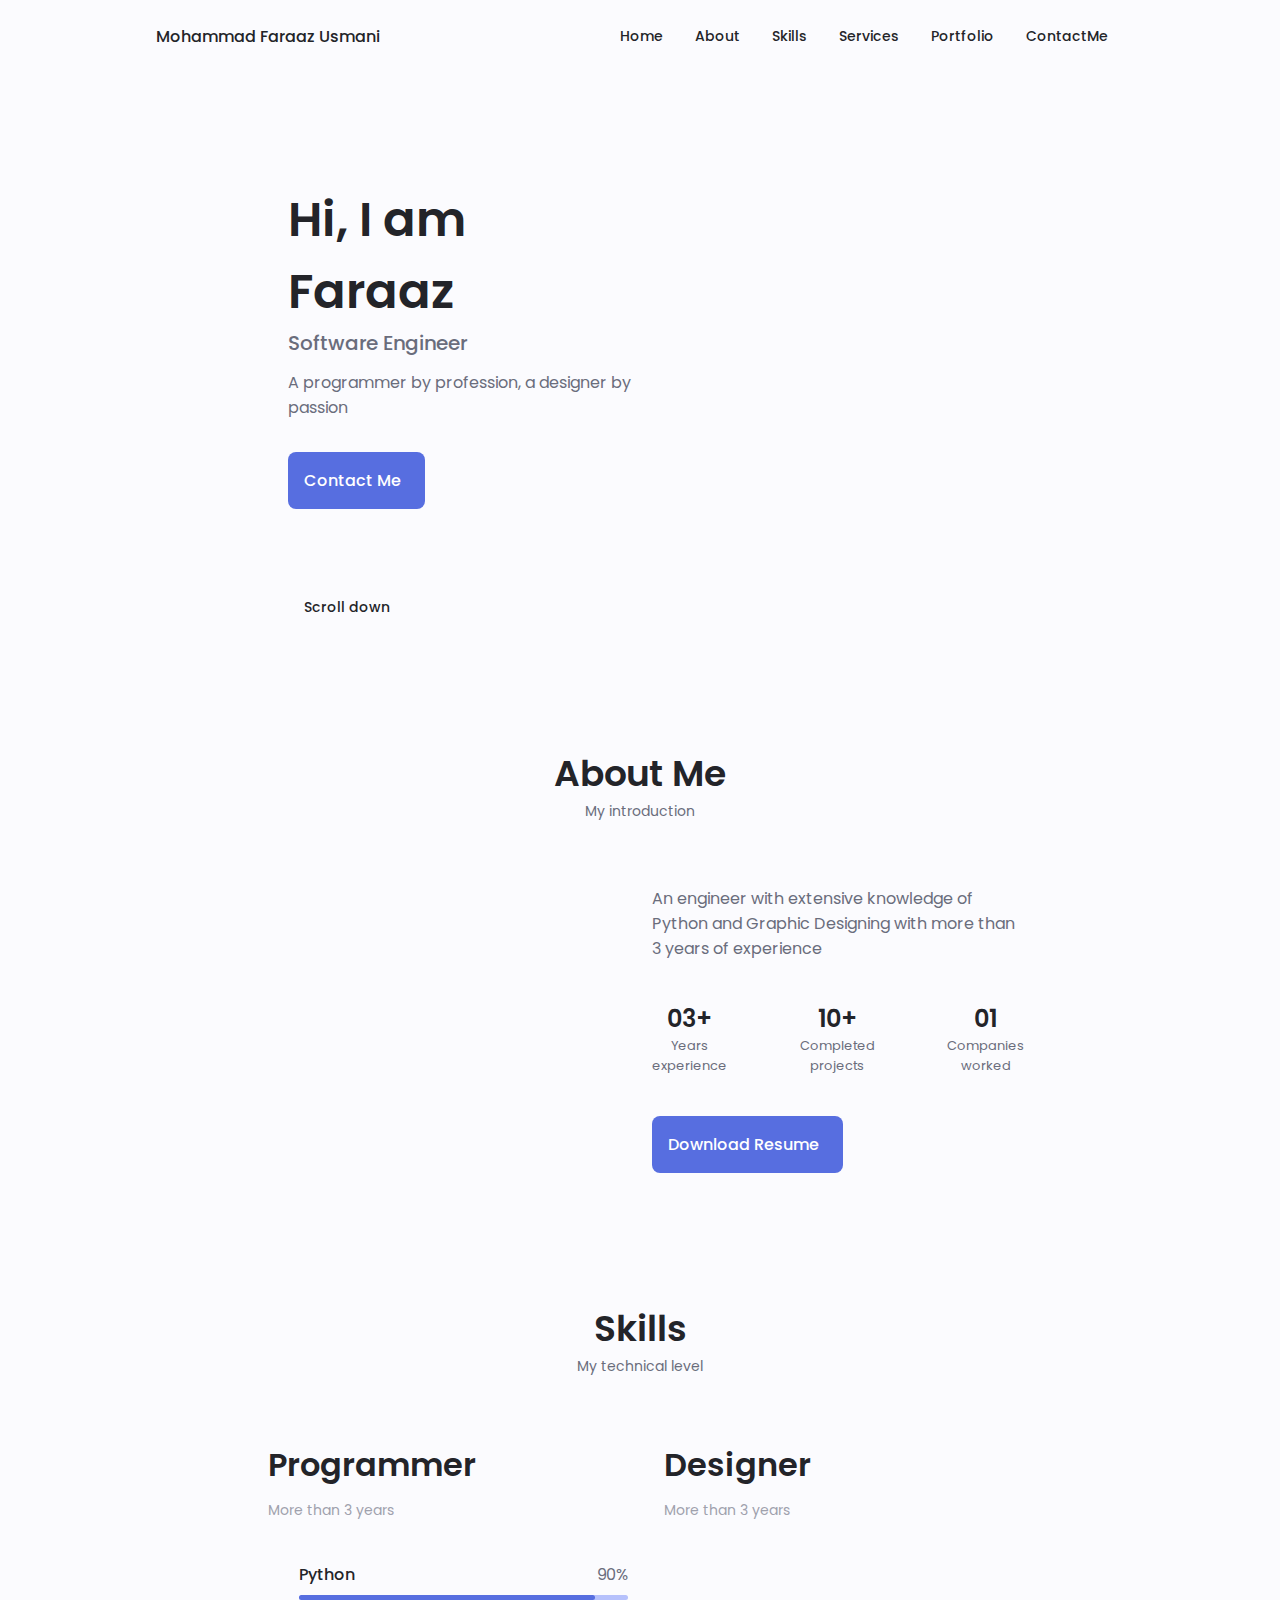
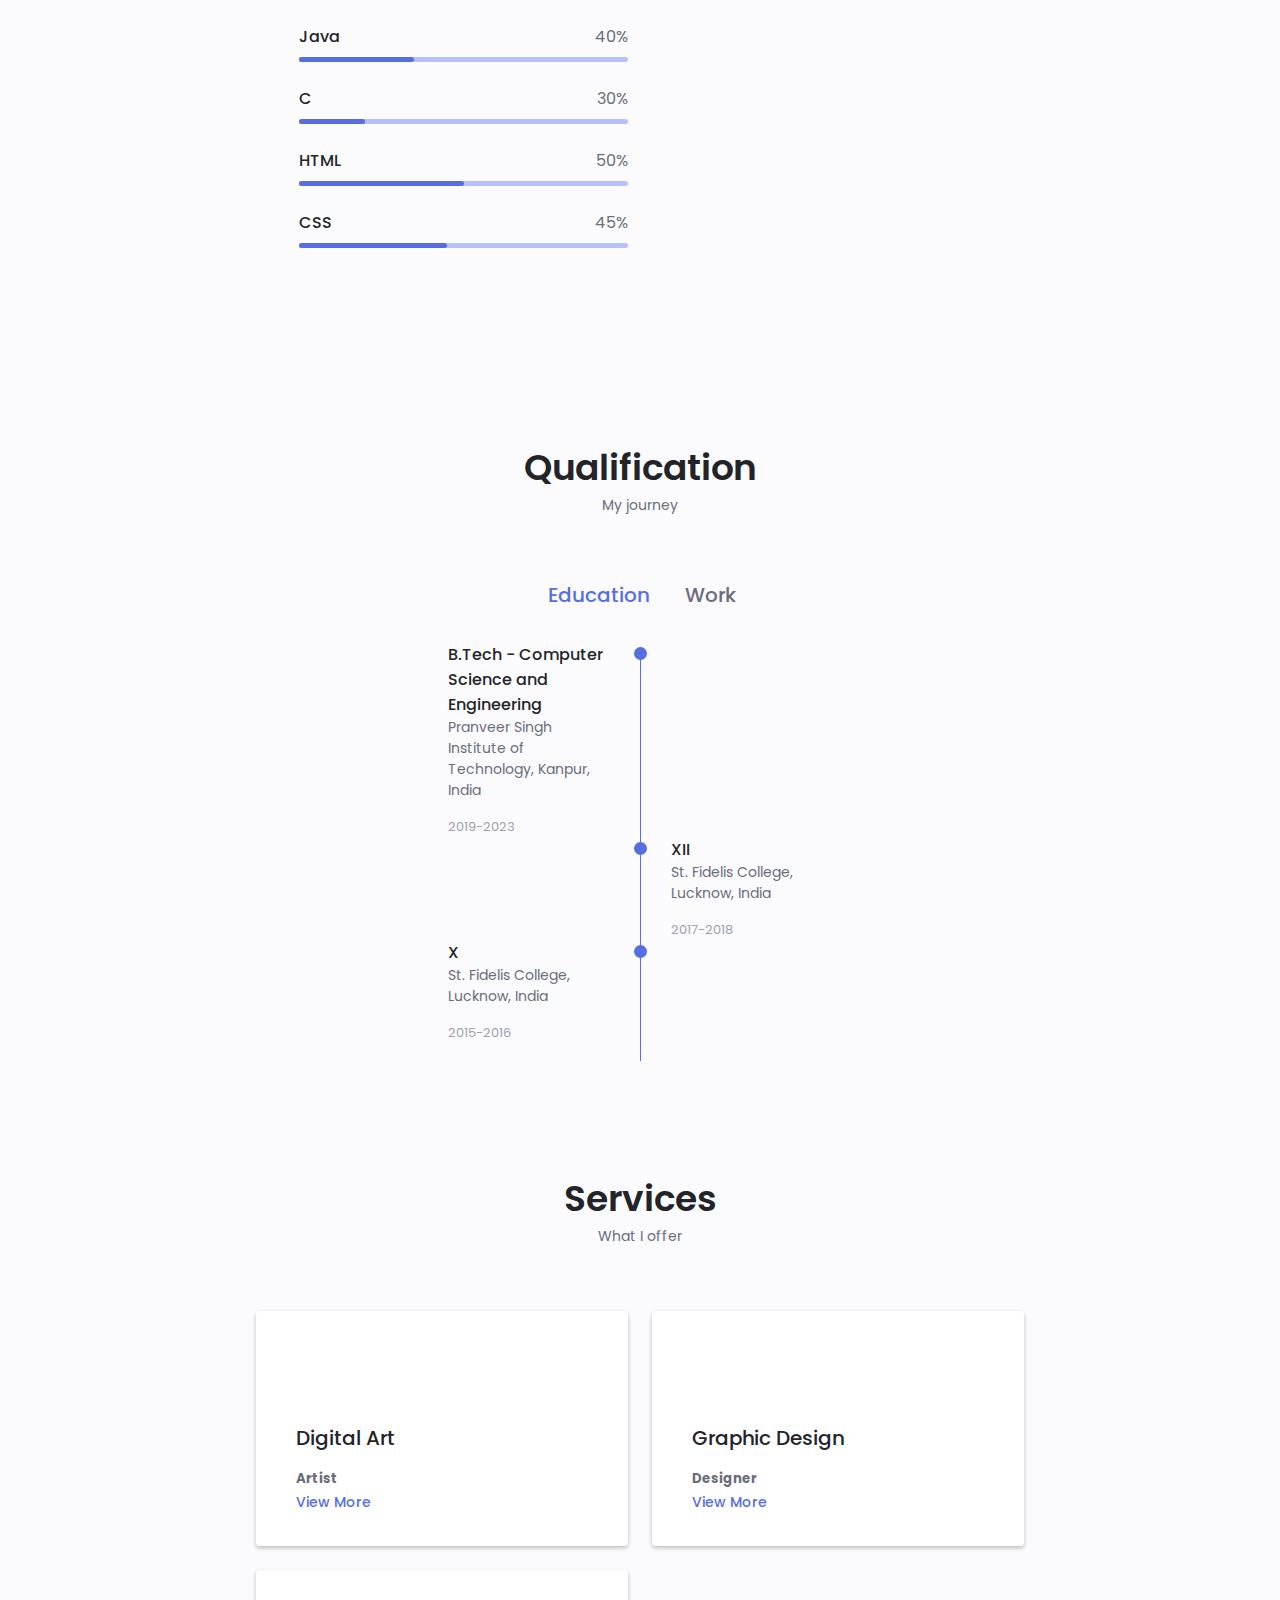
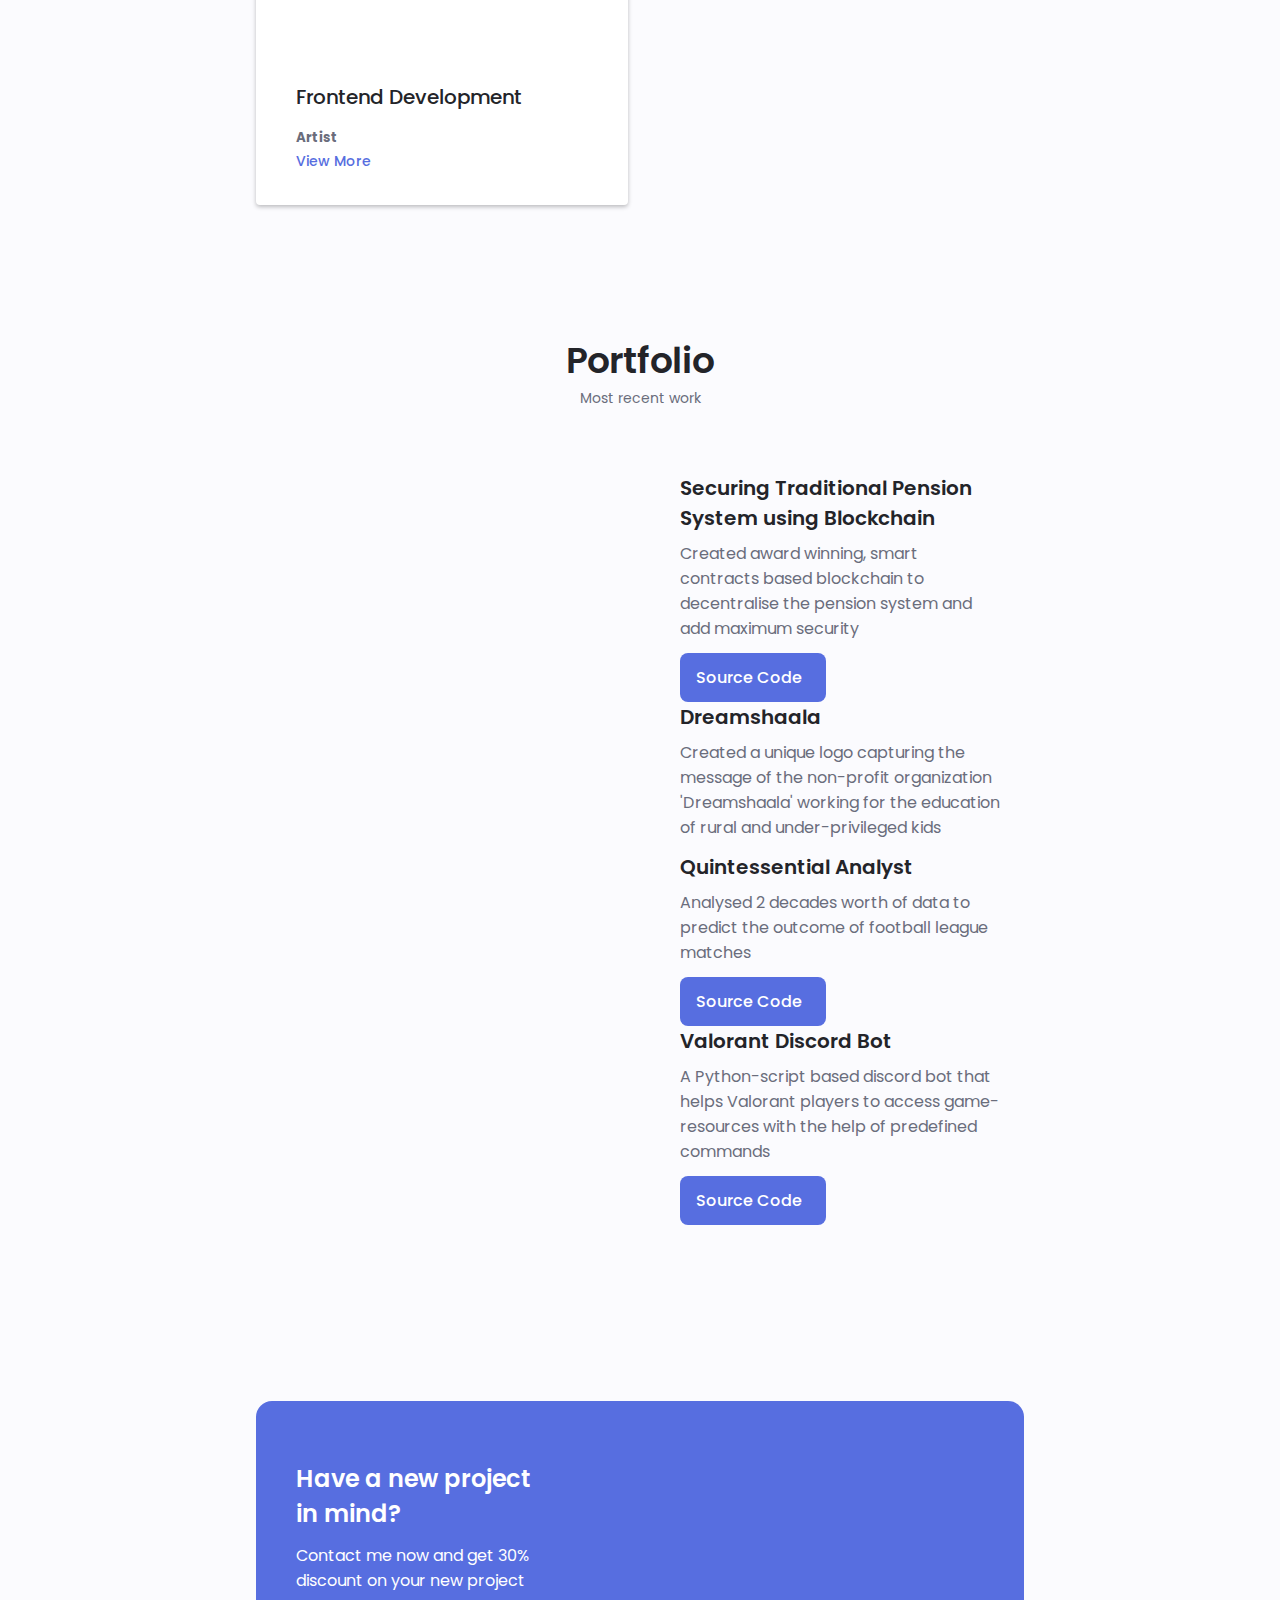
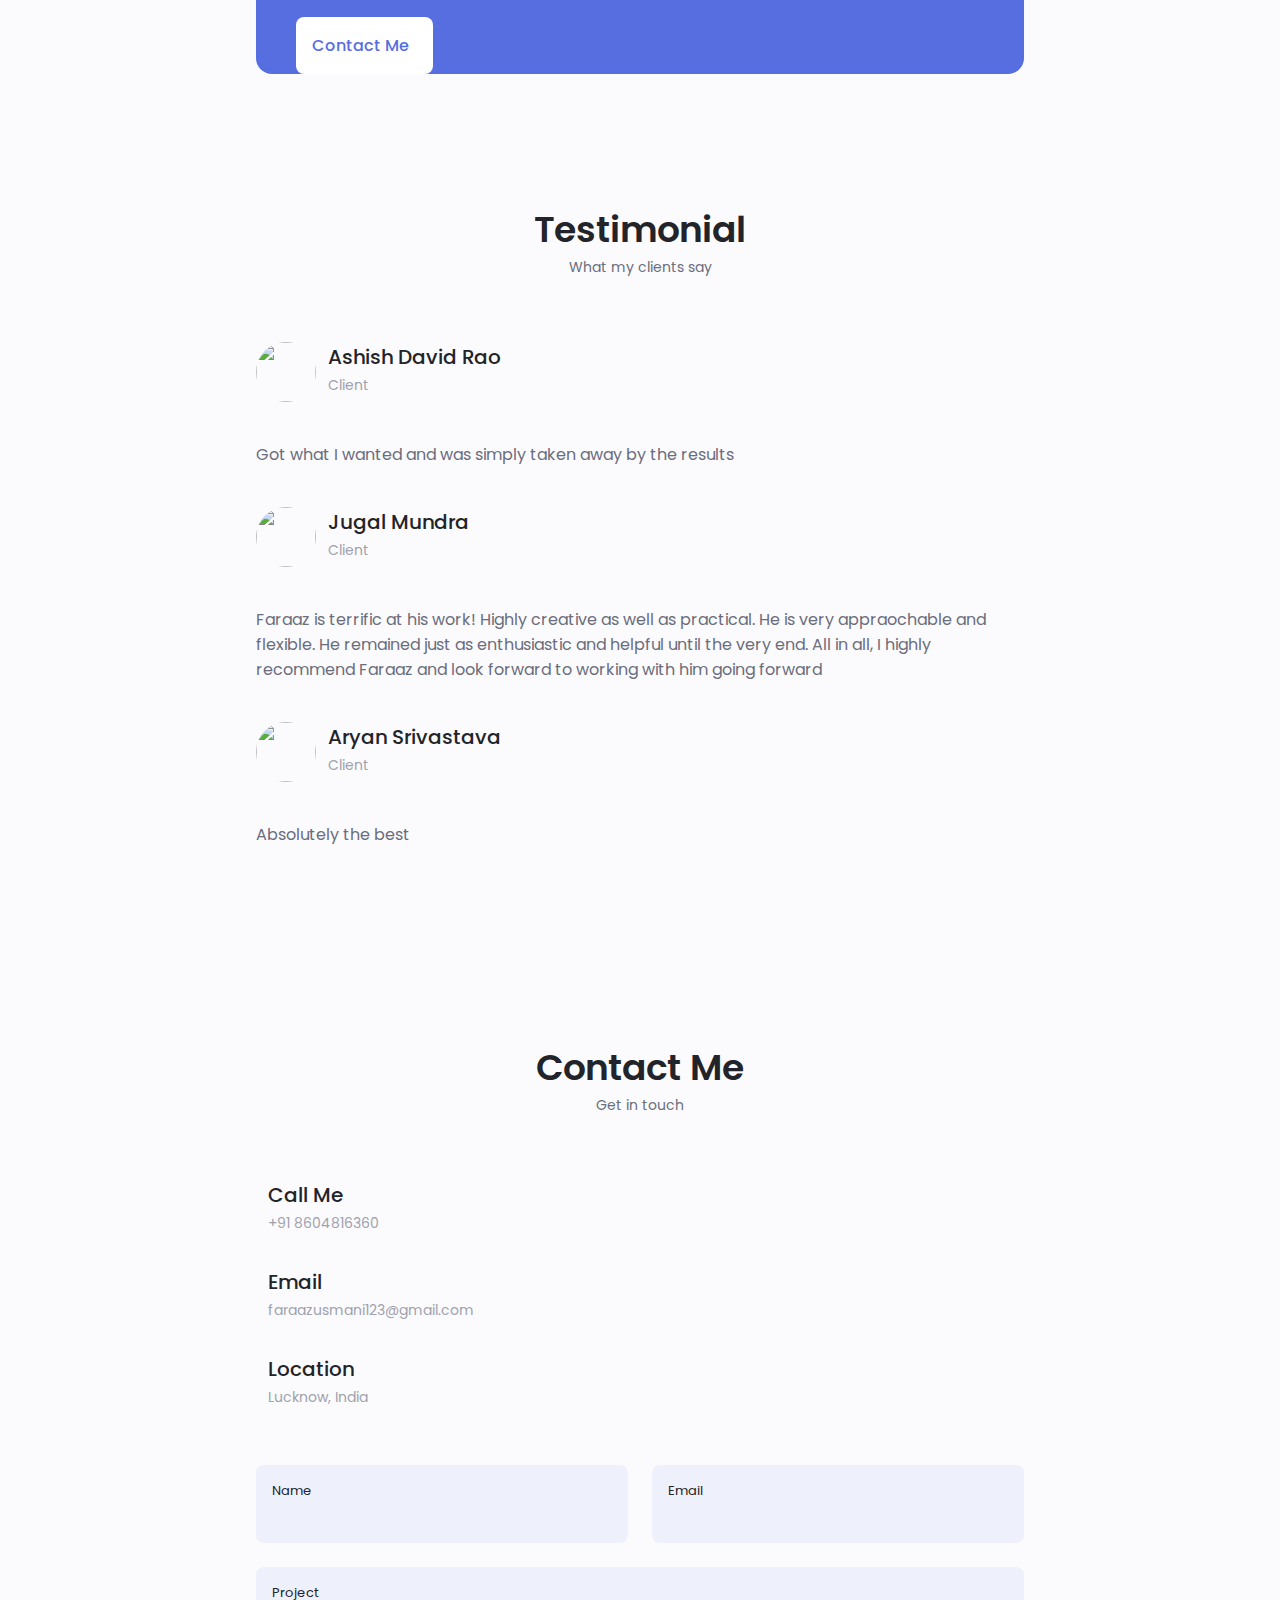
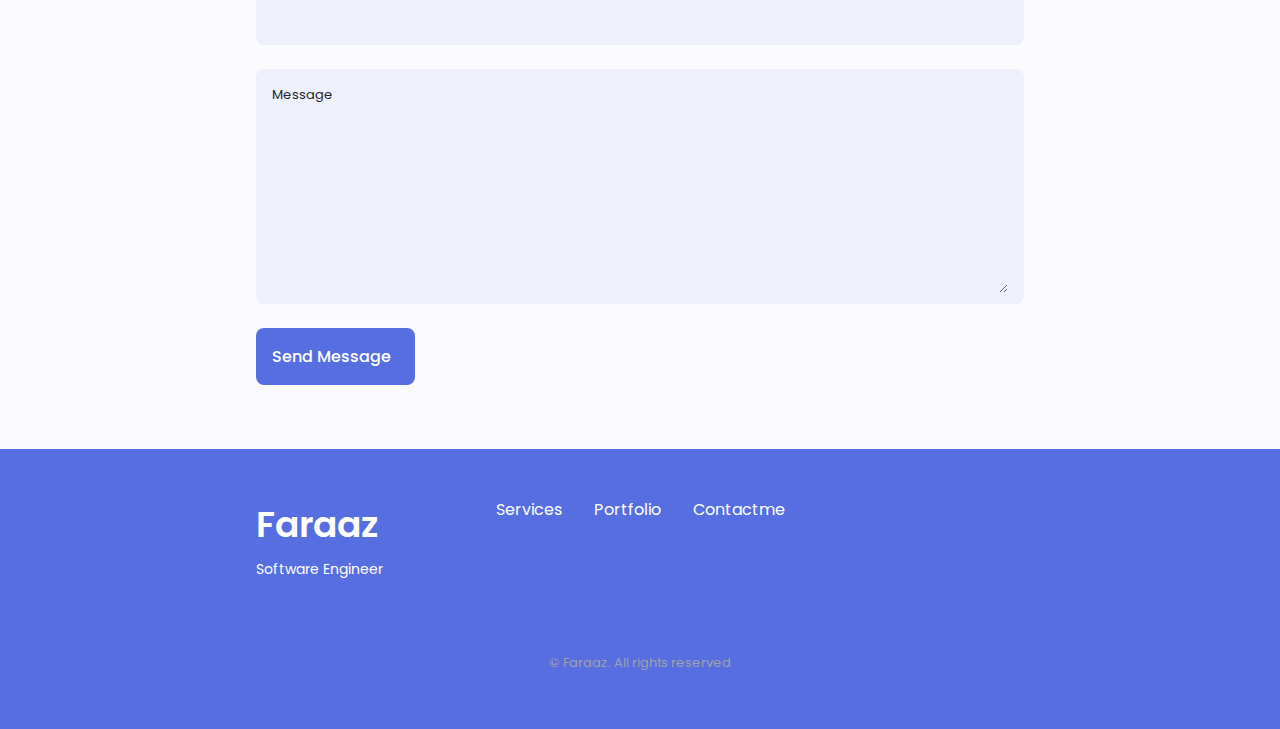
==== commit 40434c44: "Update index.html" ====
--- a/index.html
+++ b/index.html
@@ -537,7 +537,7 @@
                                 <h3 class="portfolio__title">Securing Traditional Pension System using Blockchain</h3>
                                 <p class="portfolio__description">Created award winning, smart contracts based blockchain to decentralise the pension system and add maximum security</p>
                                 <a href="https://github.com/Faraazusmani/Blockchain-Secured-Pension-System" target="_blank" class="button button--flex button--small portfolio__button">
-                                    Demo
+                                    Source Code
                                     <i class="uil uil-arrow-right button__icon"></i>
                                 </a>
                             </div>
@@ -565,7 +565,7 @@
                                 <h3 class="portfolio__title">Quintessential Analyst</h3>
                                 <p class="portfolio__description">Analysed 2 decades worth of data to predict the outcome of football league matches</p>
                                 <a href="https://github.com/Faraazusmani/The-Quintessential-Analyst" target="_blank" class="button button--flex button--small portfolio__button">
-                                    Demo
+                                    Source Code
                                     <i class="uil uil-arrow-right button__icon"></i>
                                 </a>
                             </div>
@@ -579,7 +579,7 @@
                                 <h3 class="portfolio__title">Valorant Discord Bot</h3>
                                 <p class="portfolio__description">A Python-script based discord bot that helps Valorant players to access game-resources with the help of predefined commands</p>
                                 <a href="https://github.com/Faraazusmani/ValorantDiscordBot" target="_blank" class="button button--flex button--small portfolio__button">
-                                    Demo
+                                    Source Code
                                     <i class="uil uil-arrow-right button__icon"></i>
                                 </a>
                             </div>
@@ -629,7 +629,7 @@
                         <div class="testimonial__content grid swiper-slide">
                             <div class="testimonial__data">
                                 <div class="testimonial__header">
-                                    <img src="assets/img/testimonial1.jpg" alt="" class="testimonial__img">
+                                    <img src="assets/img/david.jpg" alt="" class="testimonial__img">
 
                                     <div>
                                         <h3 class="testimonial__name">Ashish David Rao</h3>
@@ -653,7 +653,7 @@
                         <div class="testimonial__content grid swiper-slide">
                             <div class="testimonial__data">
                                 <div class="testimonial__header">
-                                    <img src="assets/img/testimonial1.jpg" alt="" class="testimonial__img">
+                                    <img src="assets/img/jugal.jpg" alt="" class="testimonial__img">
 
                                     <div>
                                         <h3 class="testimonial__name">Jugal Mundra</h3>
@@ -670,17 +670,17 @@
                                 </div>
                             </div>
 
-                            <p class="testimonial__description">There's just nobody better</p>
+                            <p class="testimonial__description">Faraaz is terrific at his work! Highly creative as well as practical. He is very appraochable and flexible. He remained just as enthusiastic and helpful until the very end. All in all, I highly recommend Faraaz and look forward to working with him going forward</p>
                         </div>
 
                         <!--==================== TESTIMONIAL 3 ====================-->
                         <div class="testimonial__content grid swiper-slide">
                             <div class="testimonial__data">
                                 <div class="testimonial__header">
-                                    <img src="assets/img/testimonial2.jpg" alt="" class="testimonial__img">
+                                    <img src="assets/img/aryan.png" alt="" class="testimonial__img">
 
                                     <div>
-                                        <h3 class="testimonial__name">Neetisha</h3>
+                                        <h3 class="testimonial__name">Aryan Srivastava</h3>
                                         <span class="testimonial__client">Client</span>
                                     </div>
                                 </div>
@@ -742,7 +742,7 @@
                         </div>
                     </div>
 
-                    <form action="" class="contac__form grid">
+                    <form method="POST" action="https://script.google.com/macros/s/AKfycbwD8DriOfSQ68e8tGNGAO2zb9GIhG64DT-y-Pbo8XxS2YnBCpdb6lSE0-DLyUYNwpUVag/exec" class="contac__form grid">
                         <div class="contact__inputs grid">
                             <div class="contact__content">
                                 <label for="" class="contact__label">Name</label>
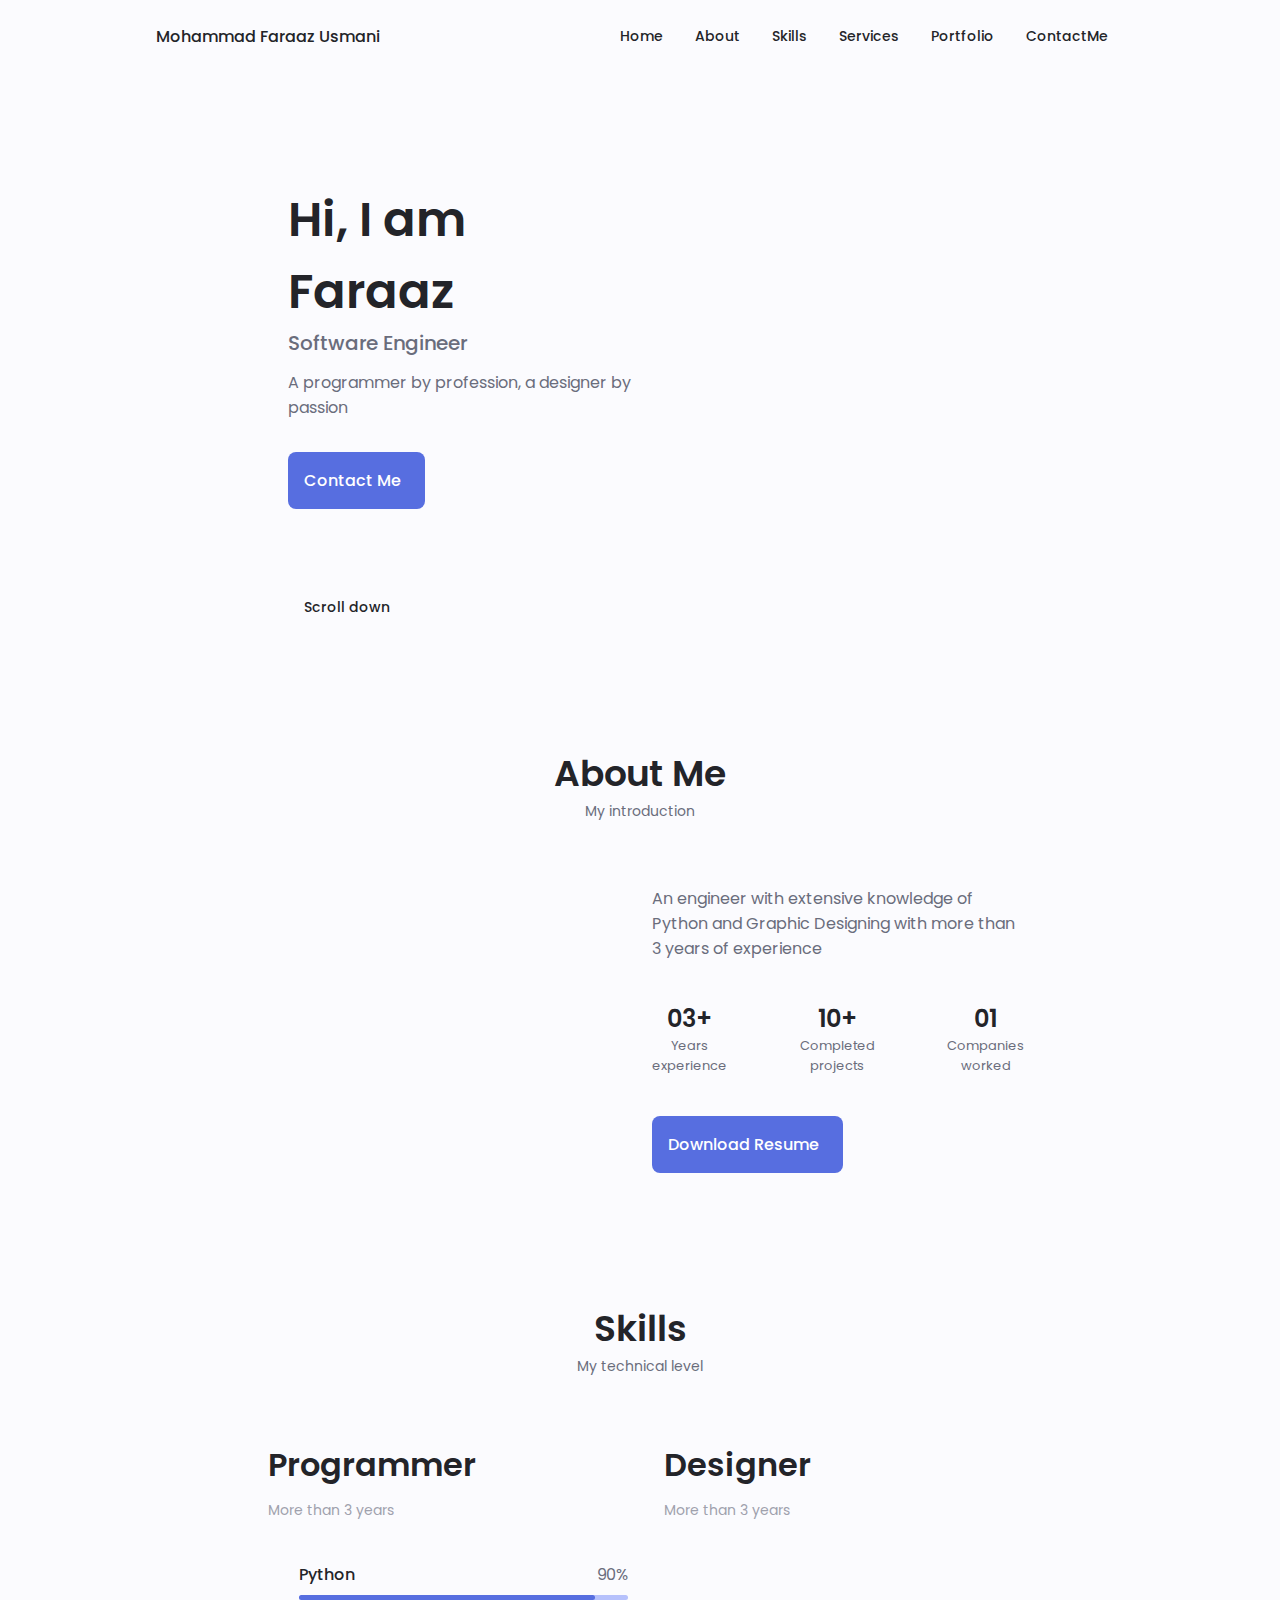
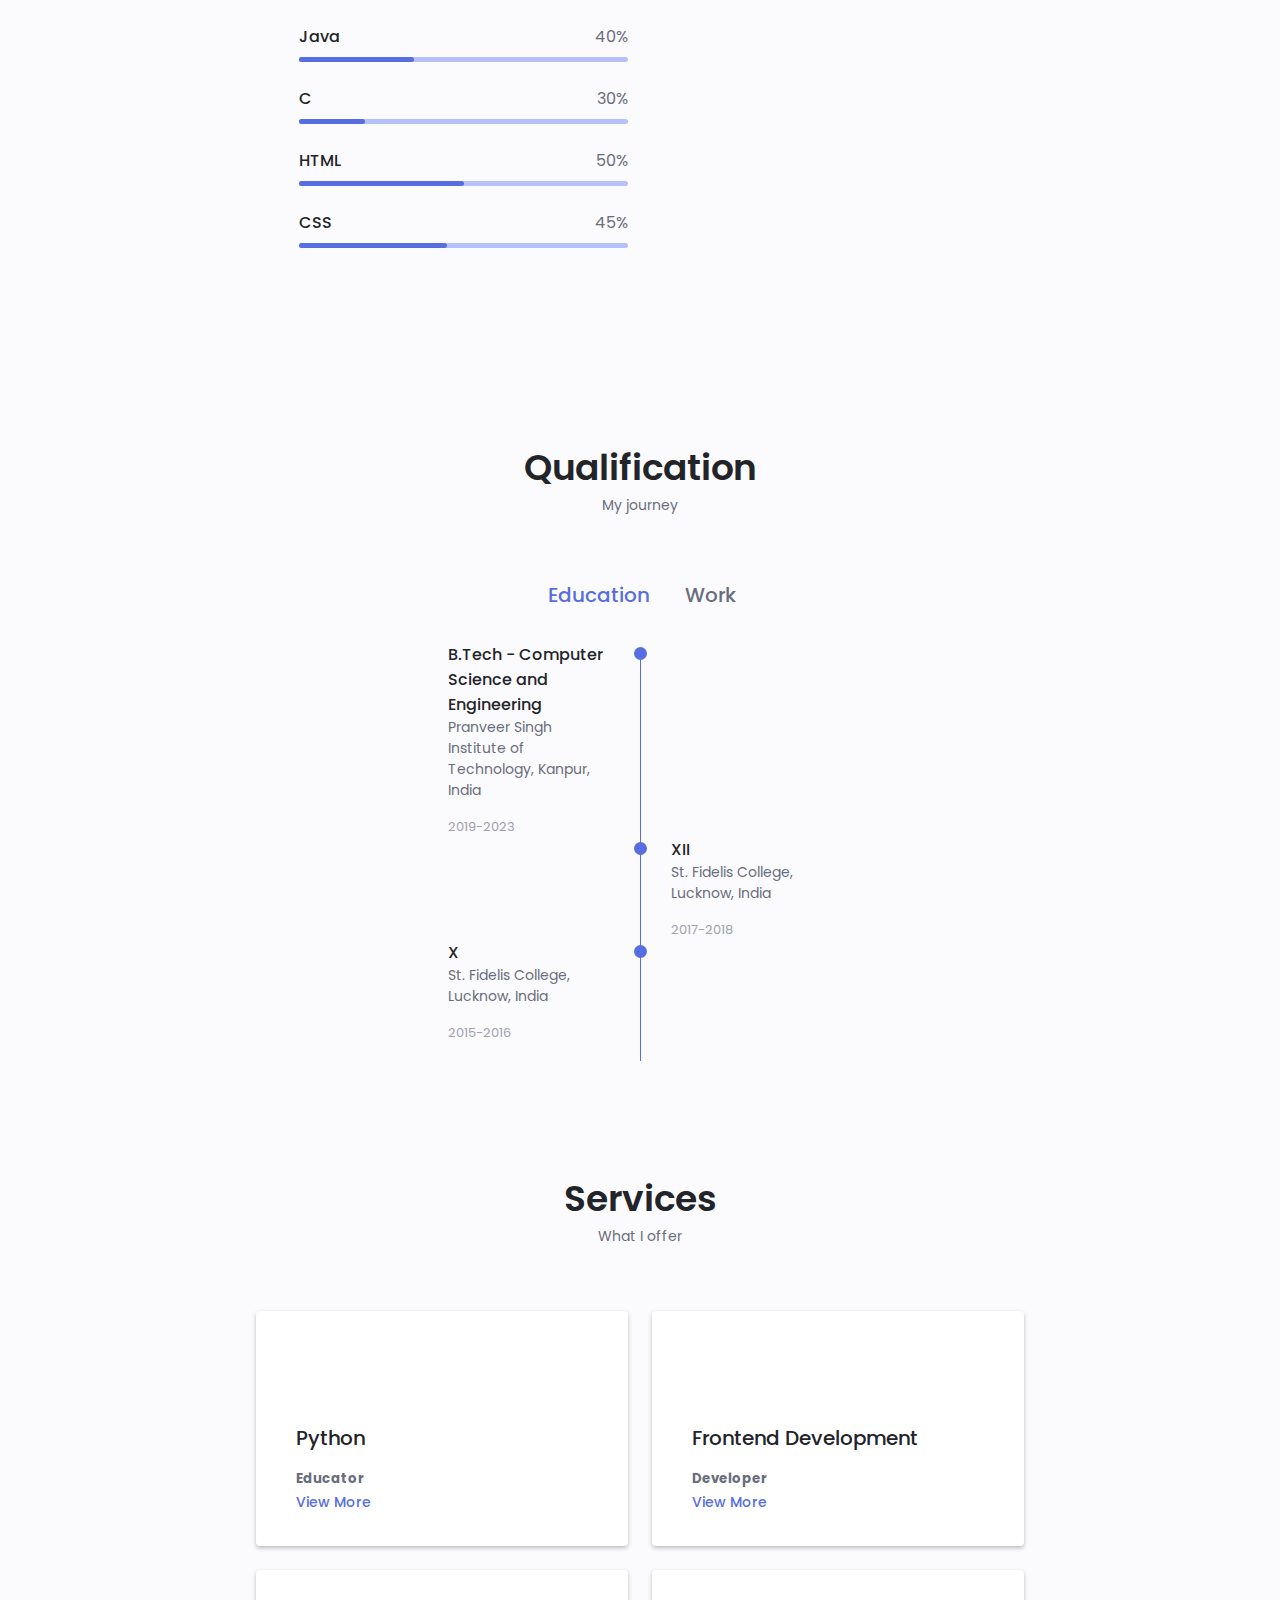
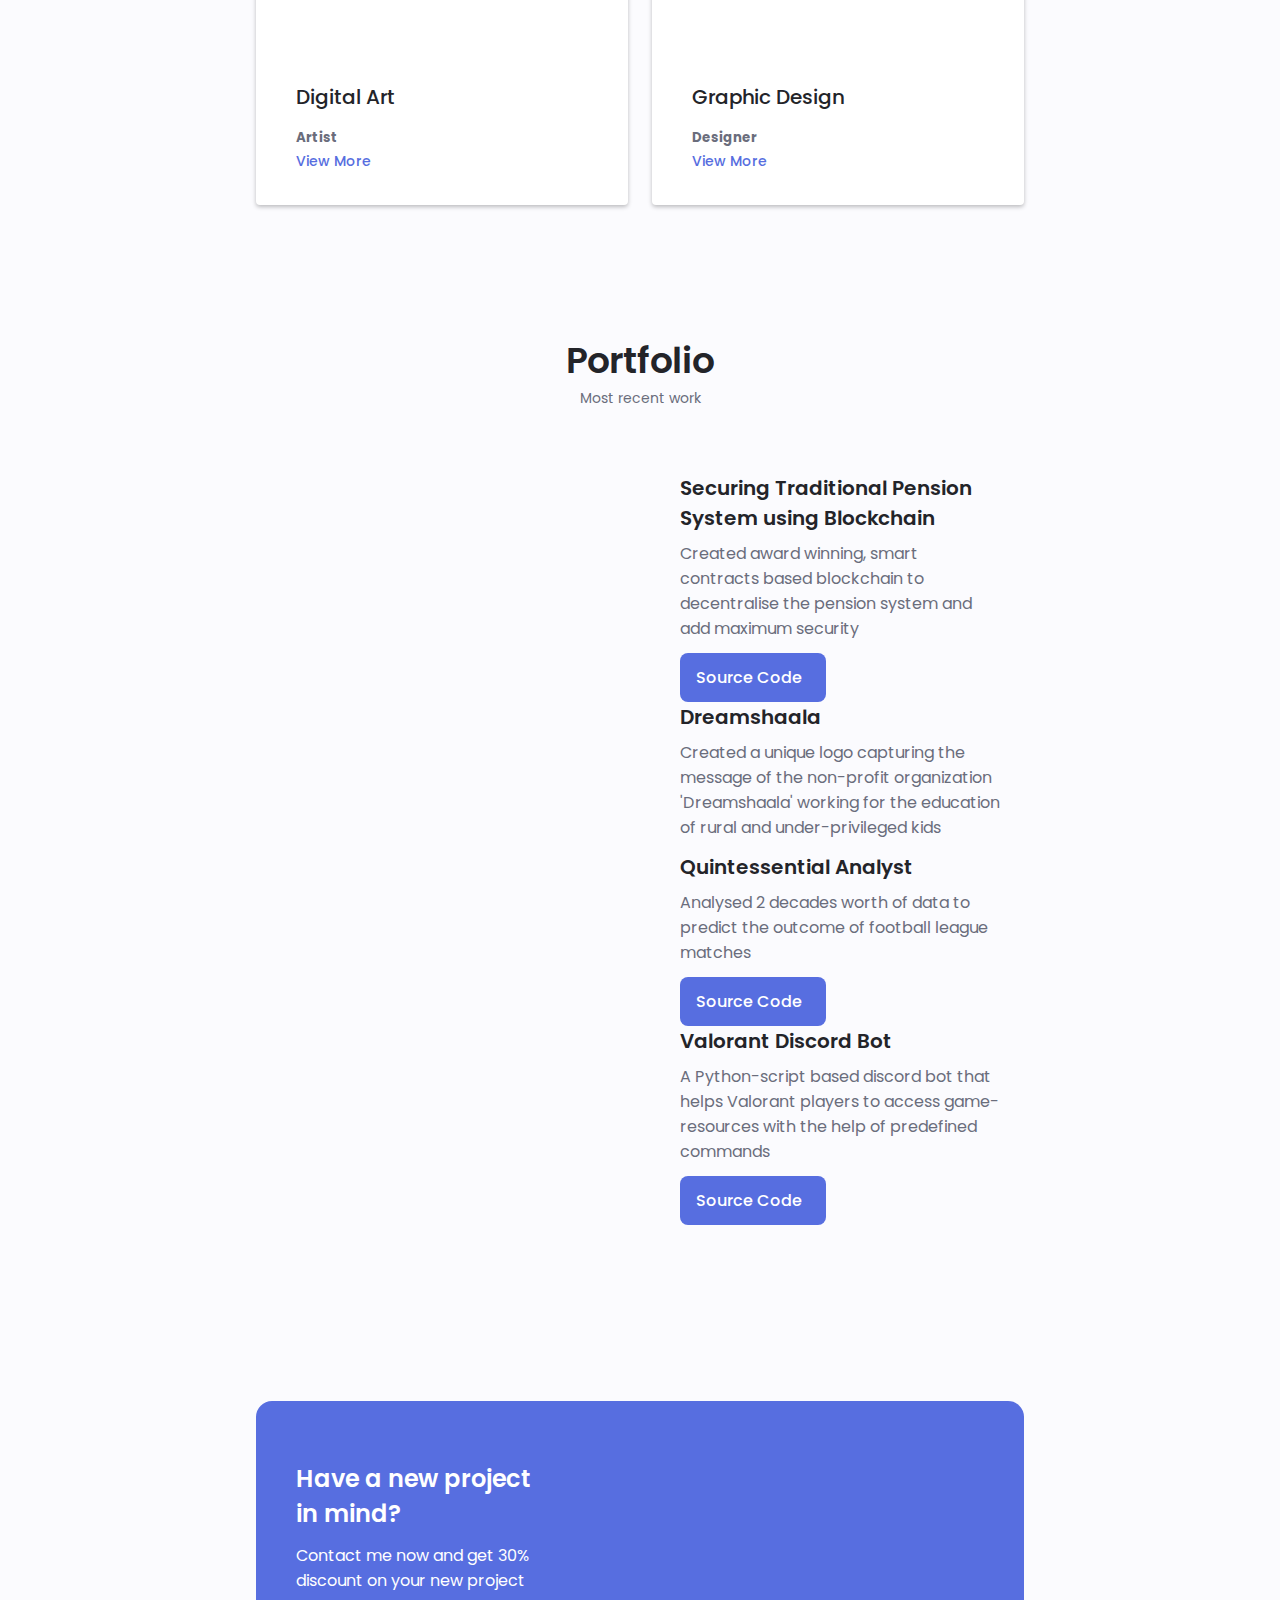
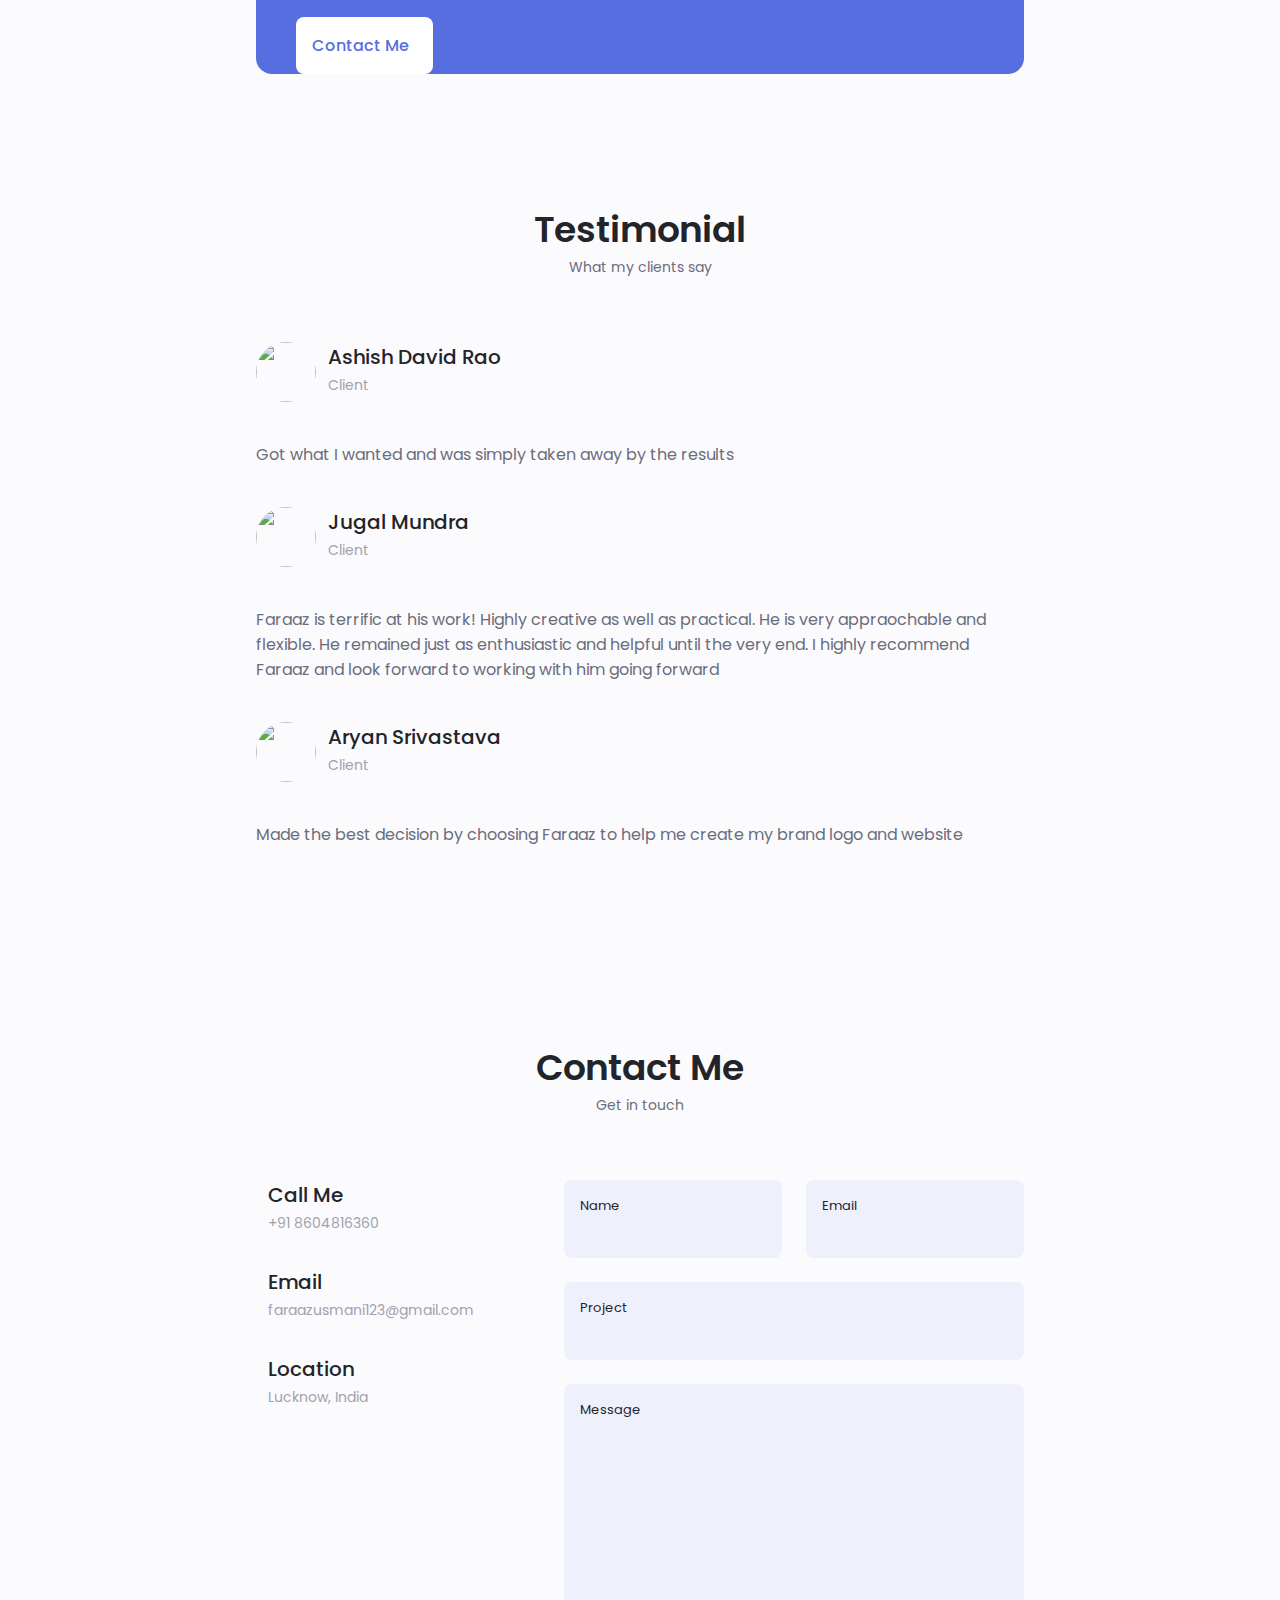
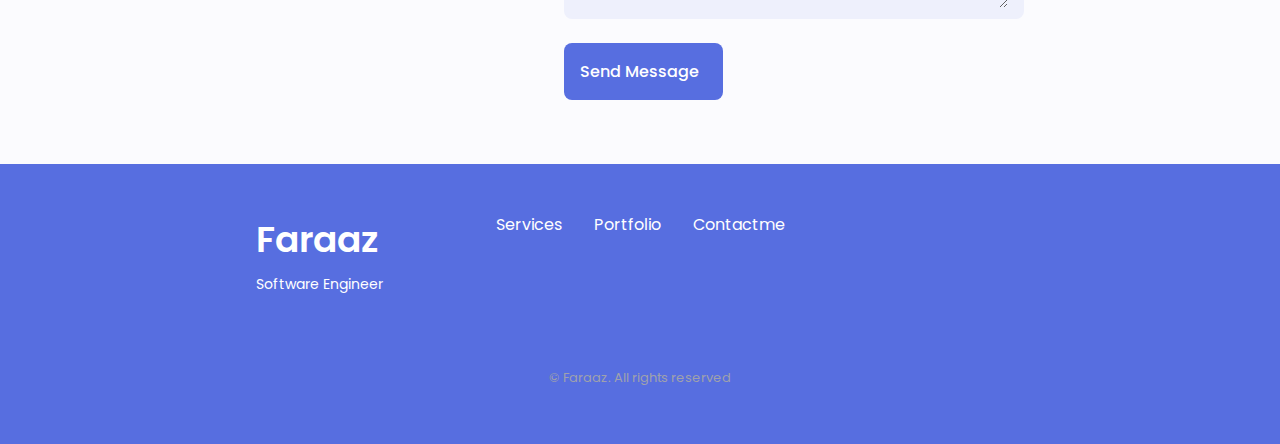
==== commit 85122cc4: "Update index.html" ====
--- a/index.html
+++ b/index.html
@@ -421,7 +421,78 @@
                 <span class="section__subtitle">What I offer</span>
 
                 <div class="services__container container grid">
+
                     <!--==================== SERVICES 1 ====================-->
+                    <div class="services__content">
+                        <div>
+                            <i class="uil uil-book-alt services__icon"></i>
+                            <h3 class="services__title">Python <br> <h5>Educator</h5></h3>
+                        </div>
+
+                        <span class="button button--flex button--small button--link services__button">
+                            View More
+                            <i class="uil uil-arrow-right button__icon"></i>
+                        </span>
+
+                        <div class="services__modal">
+                            <div class="services__modal-content">
+                                <h4 class="services__modal-title">Python<br> Educator</h4>
+                                <i class="uil uil-times services__modal-close"></i>
+
+                                <ul class="services__modal-services grid">
+                                    <li class="services__modal-service">
+                                        <i class="uil uil-check-circle services__modal-icon"></i>
+                                        <p>Programming fundamentals</p>
+                                    </li>
+                                    <li class="services__modal-service">
+                                        <i class="uil uil-check-circle services__modal-icon"></i>
+                                        <p>Data Structures</p>
+                                    </li>
+                                    <li class="services__modal-service">
+                                        <i class="uil uil-check-circle services__modal-icon"></i>
+                                        <p>Competitive programming using Python</p>
+                                    </li>
+                                </ul>
+                            </div>
+                        </div>
+                    </div>
+
+                    <!--==================== SERVICES 2 ====================-->
+                    <div class="services__content">
+                        <div>
+                            <i class="uil uil-brackets-curly services__icon"></i>
+                            <h3 class="services__title">Frontend Development<br> <h5>Developer</h5></h3>
+                        </div>
+
+                        <span class="button button--flex button--small button--link services__button">
+                            View More
+                            <i class="uil uil-arrow-right button__icon"></i>
+                        </span>
+
+                        <div class="services__modal">
+                            <div class="services__modal-content">
+                                <h4 class="services__modal-title">UI/UX <br> <!--Artist--></h4>
+                                <i class="uil uil-times services__modal-close"></i>
+
+                                <ul class="services__modal-services grid">
+                                    <li class="services__modal-service">
+                                        <i class="uil uil-check-circle services__modal-icon"></i>
+                                        <p>Attractive and user friendly UI</p>
+                                    </li>
+                                    <li class="services__modal-service">
+                                        <i class="uil uil-check-circle services__modal-icon"></i>
+                                        <p>Brand theme effeciently conveyed through the user interface</p>
+                                    </li>
+                                    <li class="services__modal-service">
+                                        <i class="uil uil-check-circle services__modal-icon"></i>
+                                        <p>User experience given high priority</p>
+                                    </li>
+                                </ul>
+                            </div>
+                        </div>
+                    </div>
+
+                    <!--==================== SERVICES 3 ====================-->
                     <div class="services__content">
                         <div>
                             <i class="uil uil-illustration services__icon"></i>
@@ -452,7 +523,7 @@
                         </div>
                     </div>
 
-                    <!--==================== SERVICES 2 ====================-->
+                    <!--==================== SERVICES 4 ====================-->
                     <div class="services__content">
                         <div>
                             <i class="uil uil-icons services__icon"></i>
@@ -477,41 +548,6 @@
                                     <li class="services__modal-service">
                                         <i class="uil uil-check-circle services__modal-icon"></i>
                                         <p>Unlimited revisions</p>
-                                    </li>
-                                </ul>
-                            </div>
-                        </div>
-                    </div>
-
-                    <!--==================== SERVICES 3 ====================-->
-                    <div class="services__content">
-                        <div>
-                            <i class="uil uil-brackets-curly services__icon"></i>
-                            <h3 class="services__title">Frontend Development<br> <h5>Artist</h5></h3>
-                        </div>
-
-                        <span class="button button--flex button--small button--link services__button">
-                            View More
-                            <i class="uil uil-arrow-right button__icon"></i>
-                        </span>
-
-                        <div class="services__modal">
-                            <div class="services__modal-content">
-                                <h4 class="services__modal-title">UI/UX <br> <!--Artist--></h4>
-                                <i class="uil uil-times services__modal-close"></i>
-
-                                <ul class="services__modal-services grid">
-                                    <li class="services__modal-service">
-                                        <i class="uil uil-check-circle services__modal-icon"></i>
-                                        <p>Attractive and user friendly UI</p>
-                                    </li>
-                                    <li class="services__modal-service">
-                                        <i class="uil uil-check-circle services__modal-icon"></i>
-                                        <p>Brand theme effeciently conveyed through the user interface</p>
-                                    </li>
-                                    <li class="services__modal-service">
-                                        <i class="uil uil-check-circle services__modal-icon"></i>
-                                        <p>User experience given high priority</p>
                                     </li>
                                 </ul>
                             </div>
@@ -670,7 +706,7 @@
                                 </div>
                             </div>
 
-                            <p class="testimonial__description">Faraaz is terrific at his work! Highly creative as well as practical. He is very appraochable and flexible. He remained just as enthusiastic and helpful until the very end. All in all, I highly recommend Faraaz and look forward to working with him going forward</p>
+                            <p class="testimonial__description">Faraaz is terrific at his work! Highly creative as well as practical. He is very appraochable and flexible. He remained just as enthusiastic and helpful until the very end. I highly recommend Faraaz and look forward to working with him going forward</p>
                         </div>
 
                         <!--==================== TESTIMONIAL 3 ====================-->
@@ -694,11 +730,12 @@
                                 </div>
                             </div>
 
-                            <p class="testimonial__description">Absolutely the best</p>
+                            <p class="testimonial__description">Made the best decision by choosing Faraaz to help me create my brand logo and website</p>
                         </div>
                     </div>
                     
                     <span class="button button--flex button--small button--link services__button">
+
                         <i class="uil uil-arrow-right button__icon"></i>
                     </span>
 
@@ -712,7 +749,7 @@
                 <h2 class="section__title">Contact Me</h2>
                 <span class="section__subtitle">Get in touch</span>
 
-                <div class="connect__container container grid">
+                <div class="contact__container container grid">
                     <div>
                         <div class="contact__information">
                             <i class="uil uil-phone contact__icon"></i>
@@ -742,7 +779,8 @@
                         </div>
                     </div>
 
-                    <form method="POST" action="https://script.google.com/macros/s/AKfycbwD8DriOfSQ68e8tGNGAO2zb9GIhG64DT-y-Pbo8XxS2YnBCpdb6lSE0-DLyUYNwpUVag/exec" class="contac__form grid">
+                    <!-- <form method="post" action="https://script.google.com/macros/s/AKfycby9ljbZ1uO4DD5LSGnDu7wiwGf3_zwoM4JBbx0-zirQ05Ll7dKTQpSvEFRgSON0sl5g/exec" class="contac__form grid"> -->
+                    <form action="" class="contact__form grid">
                         <div class="contact__inputs grid">
                             <div class="contact__content">
                                 <label for="" class="contact__label">Name</label>
@@ -762,8 +800,11 @@
                             <textarea name="" id="" cols="0" rows="7" class="contact__input"></textarea>
                         </div>
 
+
                         <div>
+                            <!-- <a href="#" class="button button--flex" onsubmit="alert('Thank You for connecting!')"> -->
                             <a href="#" class="button button--flex">
+                            <!-- <button type="submit" value="submit" class="button button--flex" onsubmit="alert('Thank You for connecting!')">Send Message</button> -->
                                 Send Message
                                 <i class="uil uil-message button__icon"></i>
                             </a>
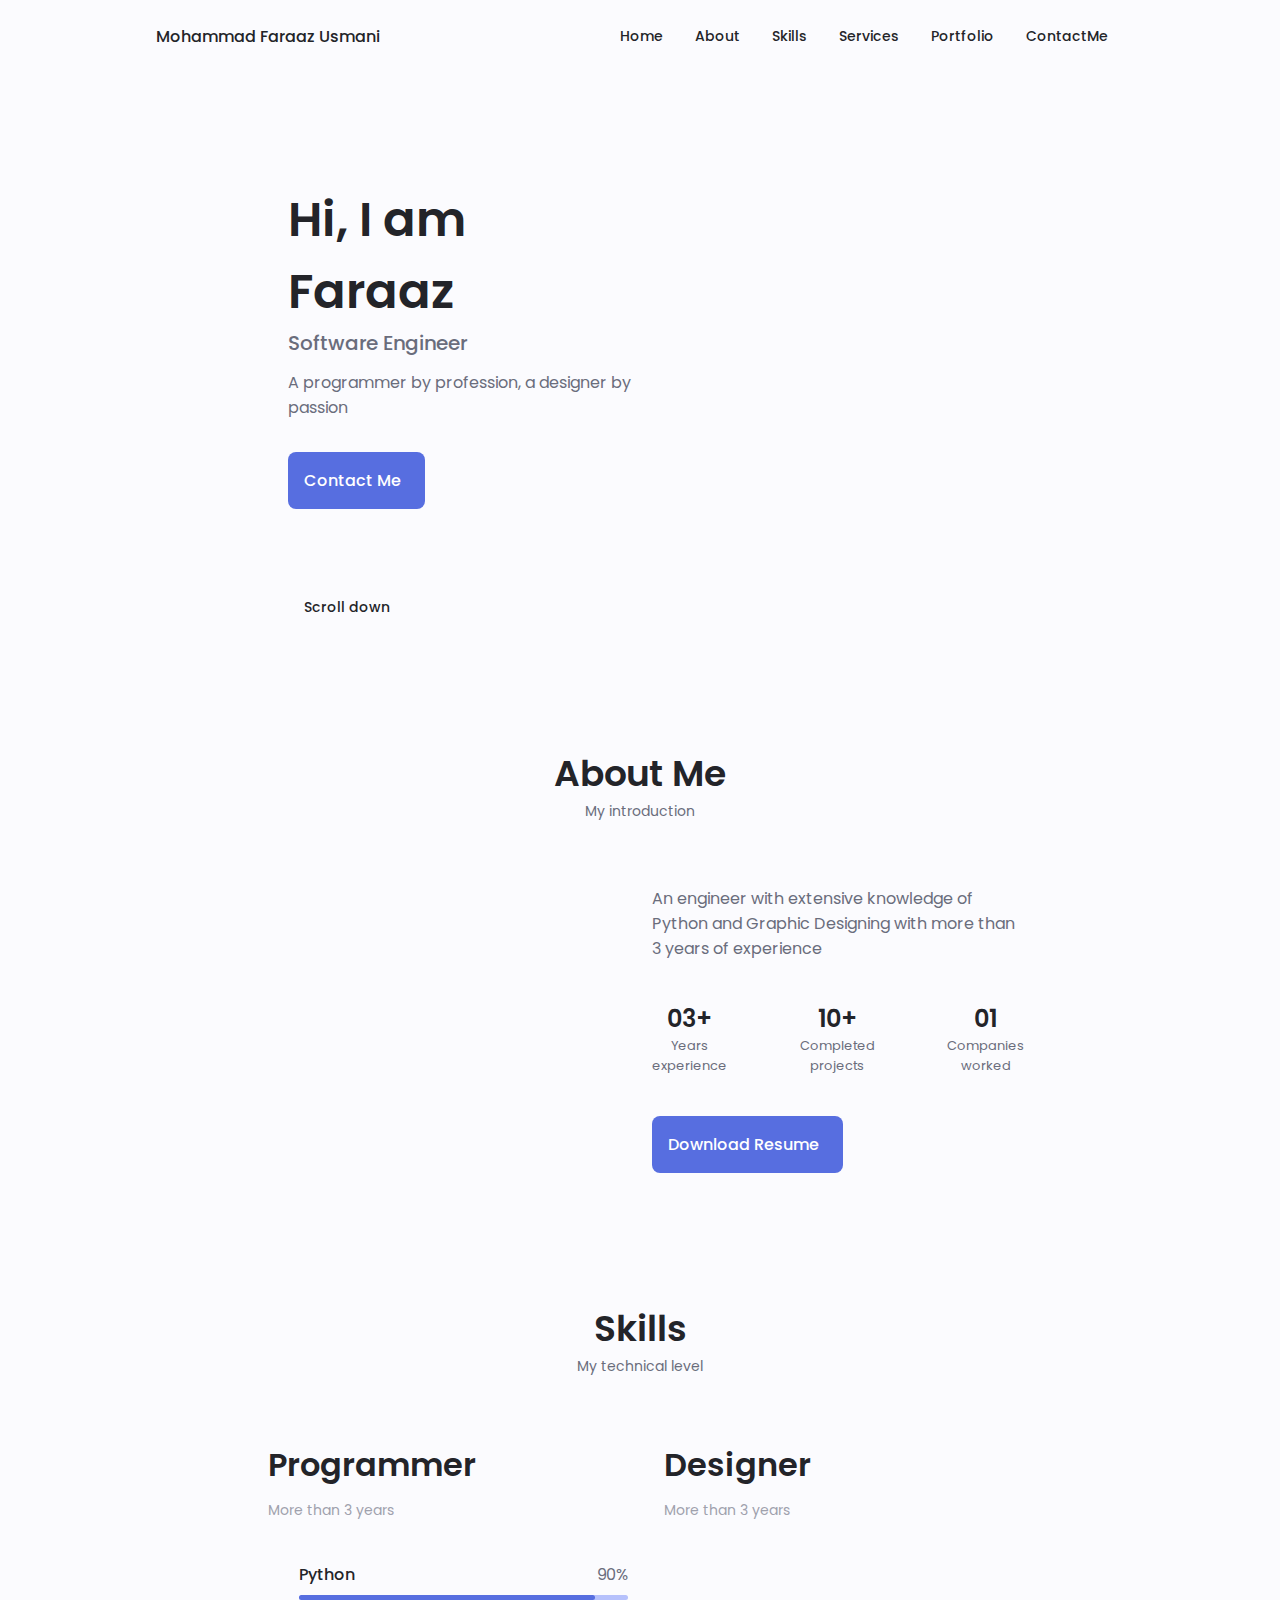
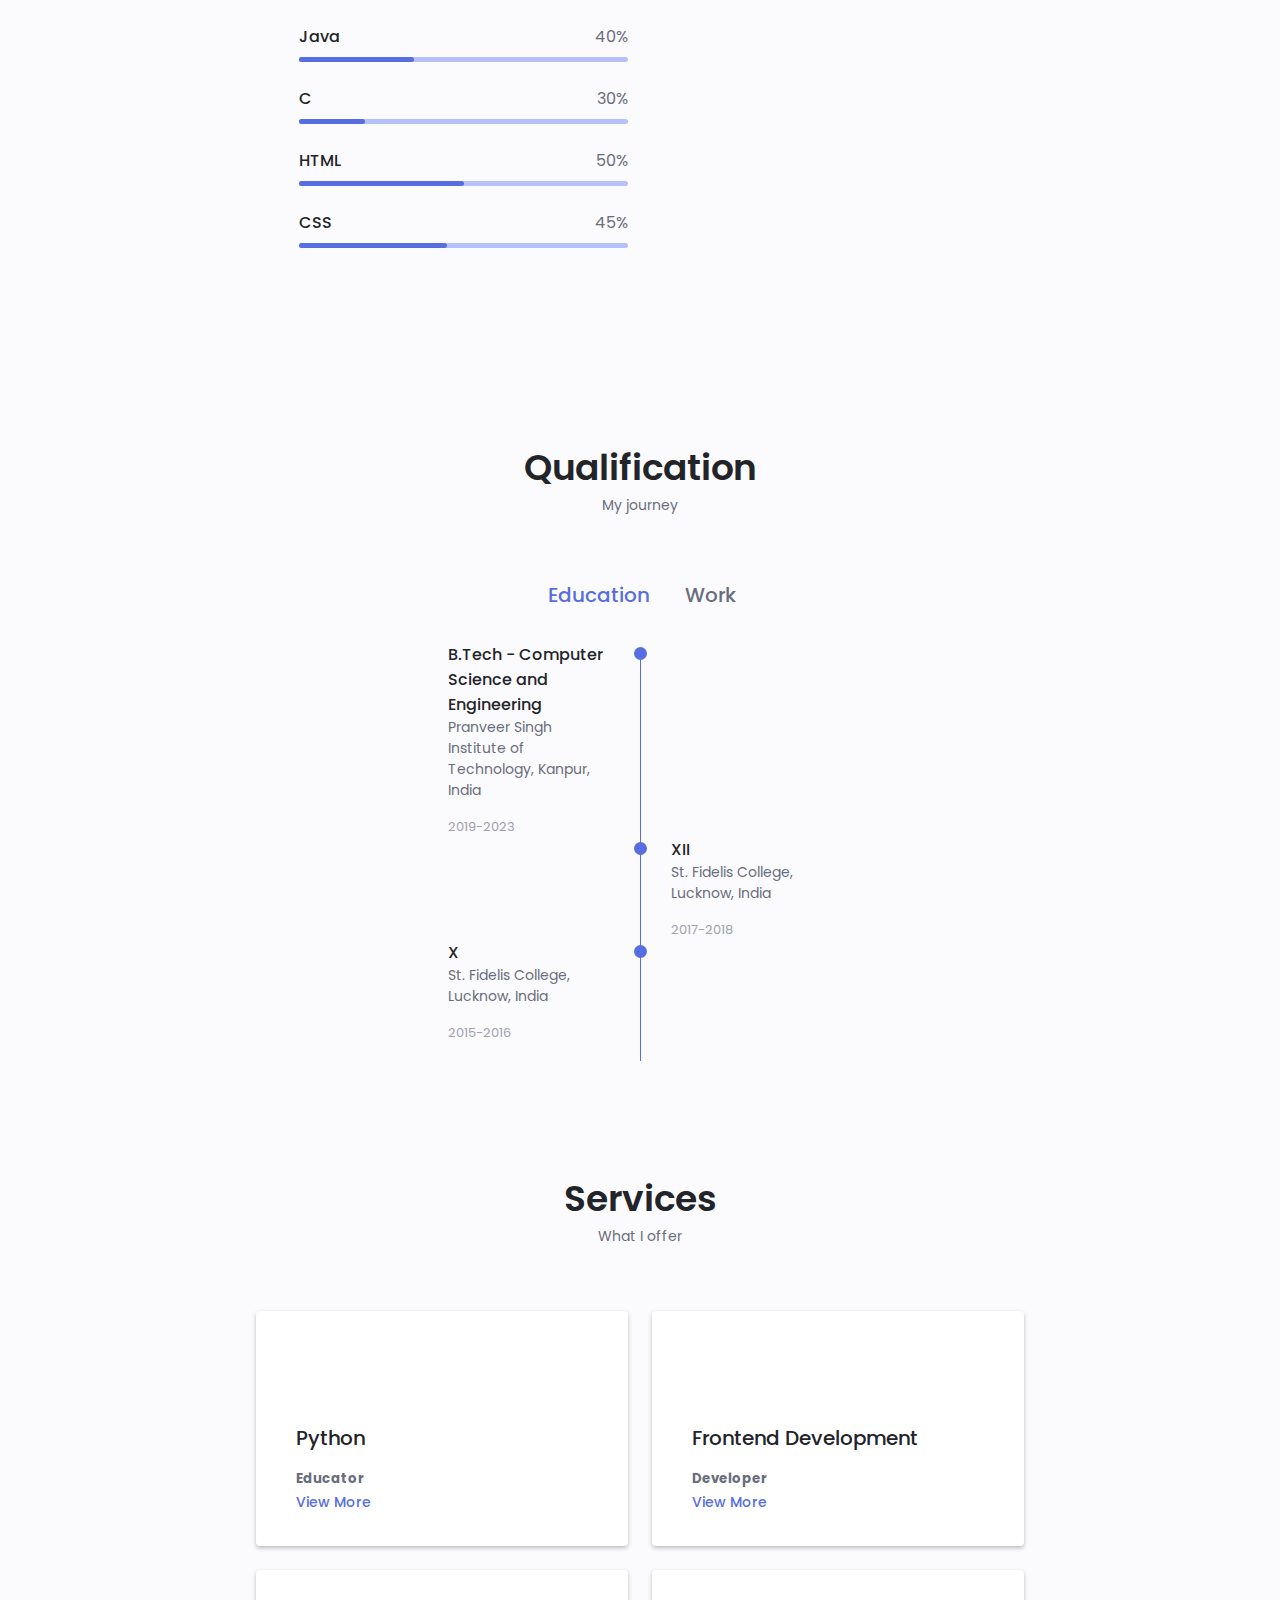
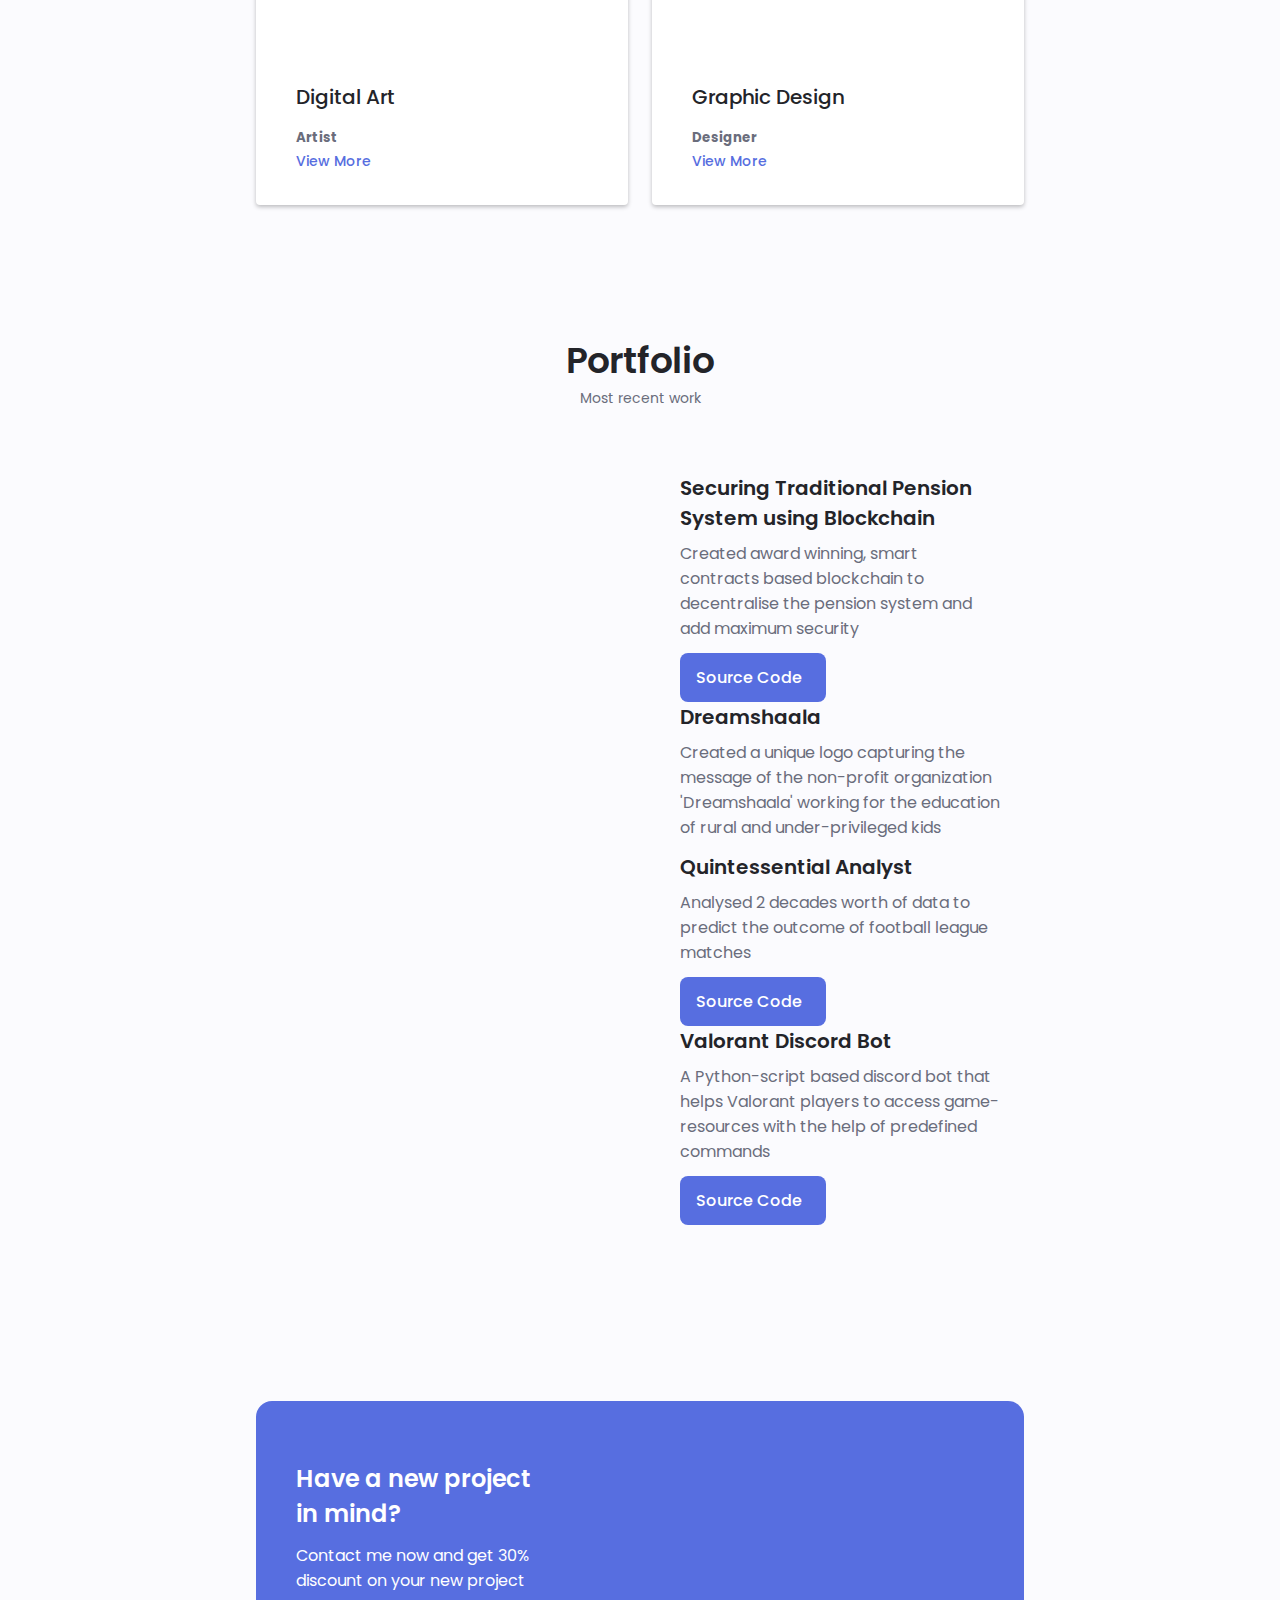
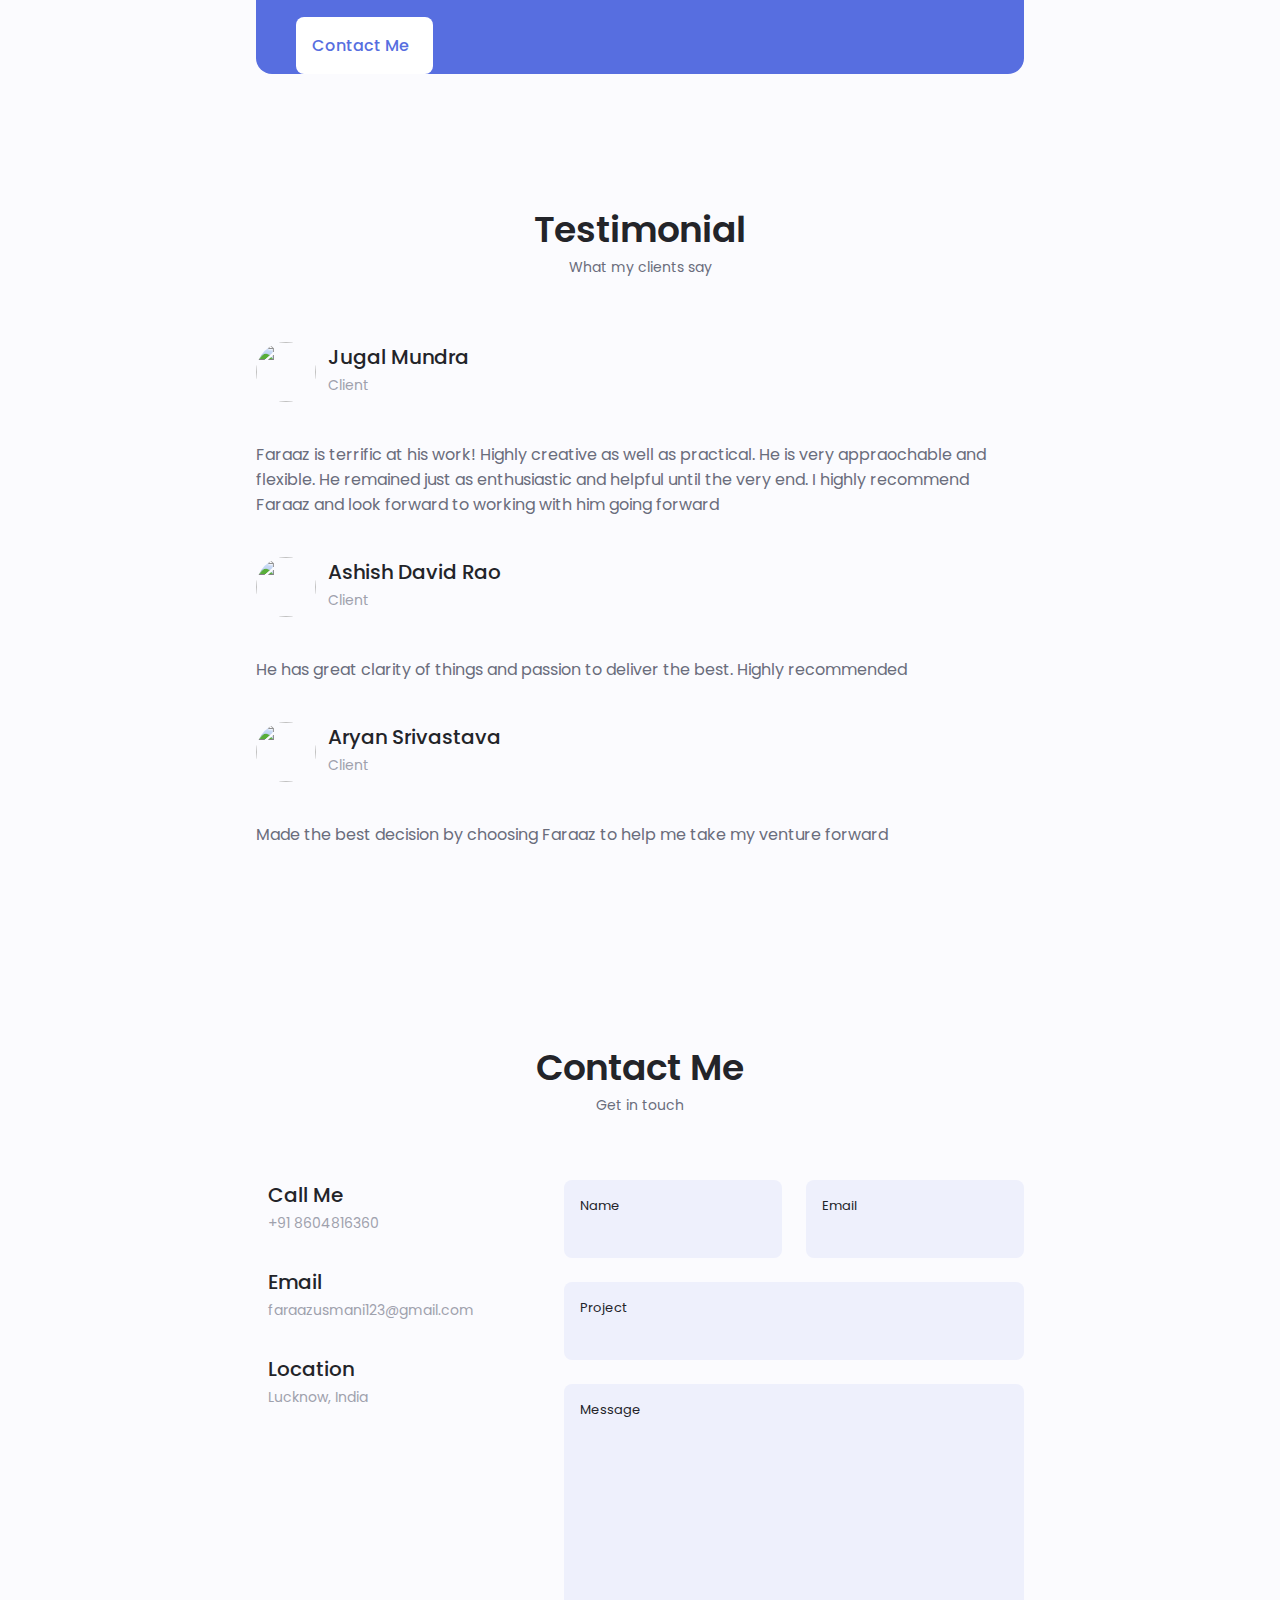
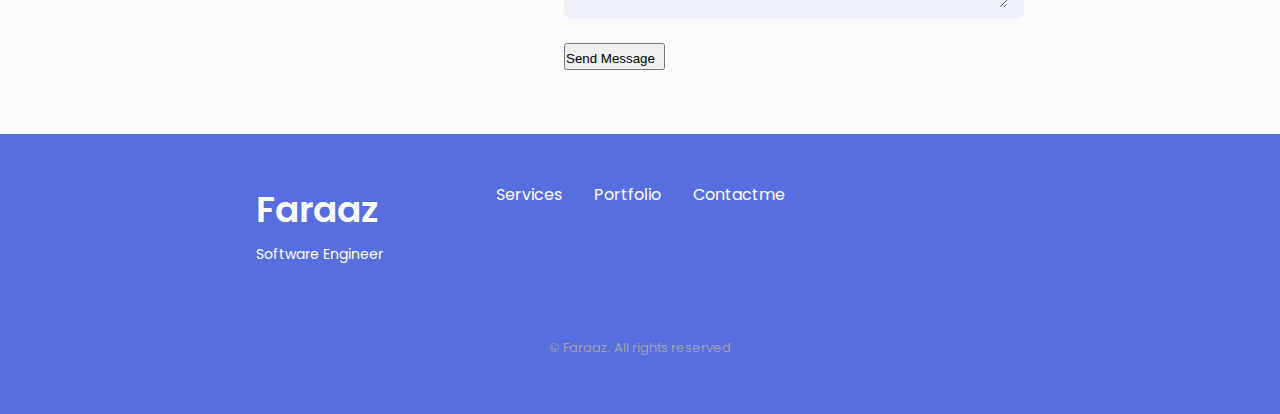
==== commit d4af074c: "Update index.html" ====
--- a/index.html
+++ b/index.html
@@ -661,6 +661,32 @@
             
                 <div class="testimonial__container container swiper-container">
                     <div class="swiper-wrapper">
+
+                        <!--==================== TESTIMONIAL 2 ====================-->
+                        <div class="testimonial__content grid swiper-slide">
+                            <div class="testimonial__data">
+                                <div class="testimonial__header">
+                                    <img src="assets/img/jugal.jpg" alt="" class="testimonial__img">
+
+                                    <div>
+                                        <h3 class="testimonial__name">Jugal Mundra</h3>
+                                        <span class="testimonial__client">Client</span>
+                                    </div>
+                                </div>
+
+                                <div>
+                                    <i class="uil uil-star testimonial__icon-star"></i>
+                                    <i class="uil uil-star testimonial__icon-star"></i>
+                                    <i class="uil uil-star testimonial__icon-star"></i>
+                                    <i class="uil uil-star testimonial__icon-star"></i>
+                                    <i class="uil uil-star testimonial__icon-star"></i>
+                                </div>
+                            </div>
+
+                            <p class="testimonial__description">Faraaz is terrific at his work! Highly creative as well as practical. He is very appraochable and flexible. He remained just as enthusiastic and helpful until the very end. I highly recommend Faraaz and look forward to working with him going forward</p>
+                        </div>
+
+
                         <!--==================== TESTIMONIAL 1 ====================-->
                         <div class="testimonial__content grid swiper-slide">
                             <div class="testimonial__data">
@@ -682,31 +708,7 @@
                                 </div>
                             </div>
 
-                            <p class="testimonial__description">Got what I wanted and was simply taken away by the results</p>
-                        </div>
-
-                        <!--==================== TESTIMONIAL 2 ====================-->
-                        <div class="testimonial__content grid swiper-slide">
-                            <div class="testimonial__data">
-                                <div class="testimonial__header">
-                                    <img src="assets/img/jugal.jpg" alt="" class="testimonial__img">
-
-                                    <div>
-                                        <h3 class="testimonial__name">Jugal Mundra</h3>
-                                        <span class="testimonial__client">Client</span>
-                                    </div>
-                                </div>
-
-                                <div>
-                                    <i class="uil uil-star testimonial__icon-star"></i>
-                                    <i class="uil uil-star testimonial__icon-star"></i>
-                                    <i class="uil uil-star testimonial__icon-star"></i>
-                                    <i class="uil uil-star testimonial__icon-star"></i>
-                                    <i class="uil uil-star testimonial__icon-star"></i>
-                                </div>
-                            </div>
-
-                            <p class="testimonial__description">Faraaz is terrific at his work! Highly creative as well as practical. He is very appraochable and flexible. He remained just as enthusiastic and helpful until the very end. I highly recommend Faraaz and look forward to working with him going forward</p>
+                            <p class="testimonial__description">He has great clarity of things and passion to deliver the best. Highly recommended</p>
                         </div>
 
                         <!--==================== TESTIMONIAL 3 ====================-->
@@ -730,7 +732,7 @@
                                 </div>
                             </div>
 
-                            <p class="testimonial__description">Made the best decision by choosing Faraaz to help me create my brand logo and website</p>
+                            <p class="testimonial__description">Made the best decision by choosing Faraaz to help me take my venture forward</p>
                         </div>
                     </div>
                     
@@ -779,8 +781,8 @@
                         </div>
                     </div>
 
-                    <!-- <form method="post" action="https://script.google.com/macros/s/AKfycby9ljbZ1uO4DD5LSGnDu7wiwGf3_zwoM4JBbx0-zirQ05Ll7dKTQpSvEFRgSON0sl5g/exec" class="contac__form grid"> -->
-                    <form action="" class="contact__form grid">
+                    <form method="post" action="https://script.google.com/macros/s/AKfycbzktzVWdv-tZ_2ApnDdH3tuKDrsML6r5hxTCxi3Z3PKm_jlGcoMOx6hvfxy0o5xSZH6fw/exec" name="f1" class="contact__form grid">
+                    <!-- <form action="" class="contact__form grid"> -->
                         <div class="contact__inputs grid">
                             <div class="contact__content">
                                 <label for="" class="contact__label">Name</label>
@@ -803,12 +805,50 @@
 
                         <div>
                             <!-- <a href="#" class="button button--flex" onsubmit="alert('Thank You for connecting!')"> -->
-                            <a href="#" class="button button--flex">
-                            <!-- <button type="submit" value="submit" class="button button--flex" onsubmit="alert('Thank You for connecting!')">Send Message</button> -->
+                            <!-- <a href="" class="button button--flex"> -->
+                            <button type="submit" value="submit" class="form-submit-button">
                                 Send Message
                                 <i class="uil uil-message button__icon"></i>
-                            </a>
-                        </div>
+                            <!-- </a> -->
+                            </button>
+                        </div>
+
+                        <script>
+                            const scriptURL = 'https://script.google.com/macros/s/AKfycbzktzVWdv-tZ_2ApnDdH3tuKDrsML6r5hxTCxi3Z3PKm_jlGcoMOx6hvfxy0o5xSZH6fw/exec'
+                            const form = document.forms['f1']
+                          
+                            form.addEventListener('submit', e => {
+                              e.preventDefault()
+                              fetch(scriptURL, { method: 'POST', body: new FormData(form)})
+                                .then(response => alert("Thank you! your message has been sent successfully." ))
+                                .then(() => {  window.location.reload(); })
+                                .catch(error => console.error('Error!', error.message))
+                            })
+                          </script>
+
+                        <!-- <script>
+                            const form = document.querySelector("#form")
+                            const submitButton = document.querySelector("#submit")
+                            const scriptURL = "https://script.google.com/macros/s/AKfycbzktzVWdv-tZ_2ApnDdH3tuKDrsML6r5hxTCxi3Z3PKm_jlGcoMOx6hvfxy0o5xSZH6fw/exec"
+                         
+                            form.addEventListener('submit', e => {
+                              submitButton.disabled = true
+                              e.preventDefault()
+                              let requestBody = new FormData(form)
+                              fetch(scriptURL, { method: 'POST', body: requestBody})
+                                .then(response => {
+                                   alert('Success!', response)
+                                   submitButton.disabled = false
+                                  })
+                                .catch(error => {
+                                alert('Error!', error.message)
+                                  submitButton.disabled = false
+                         
+                                }
+                                )
+                            })
+                         </script> -->
+
 
                     </form>
                 </div>
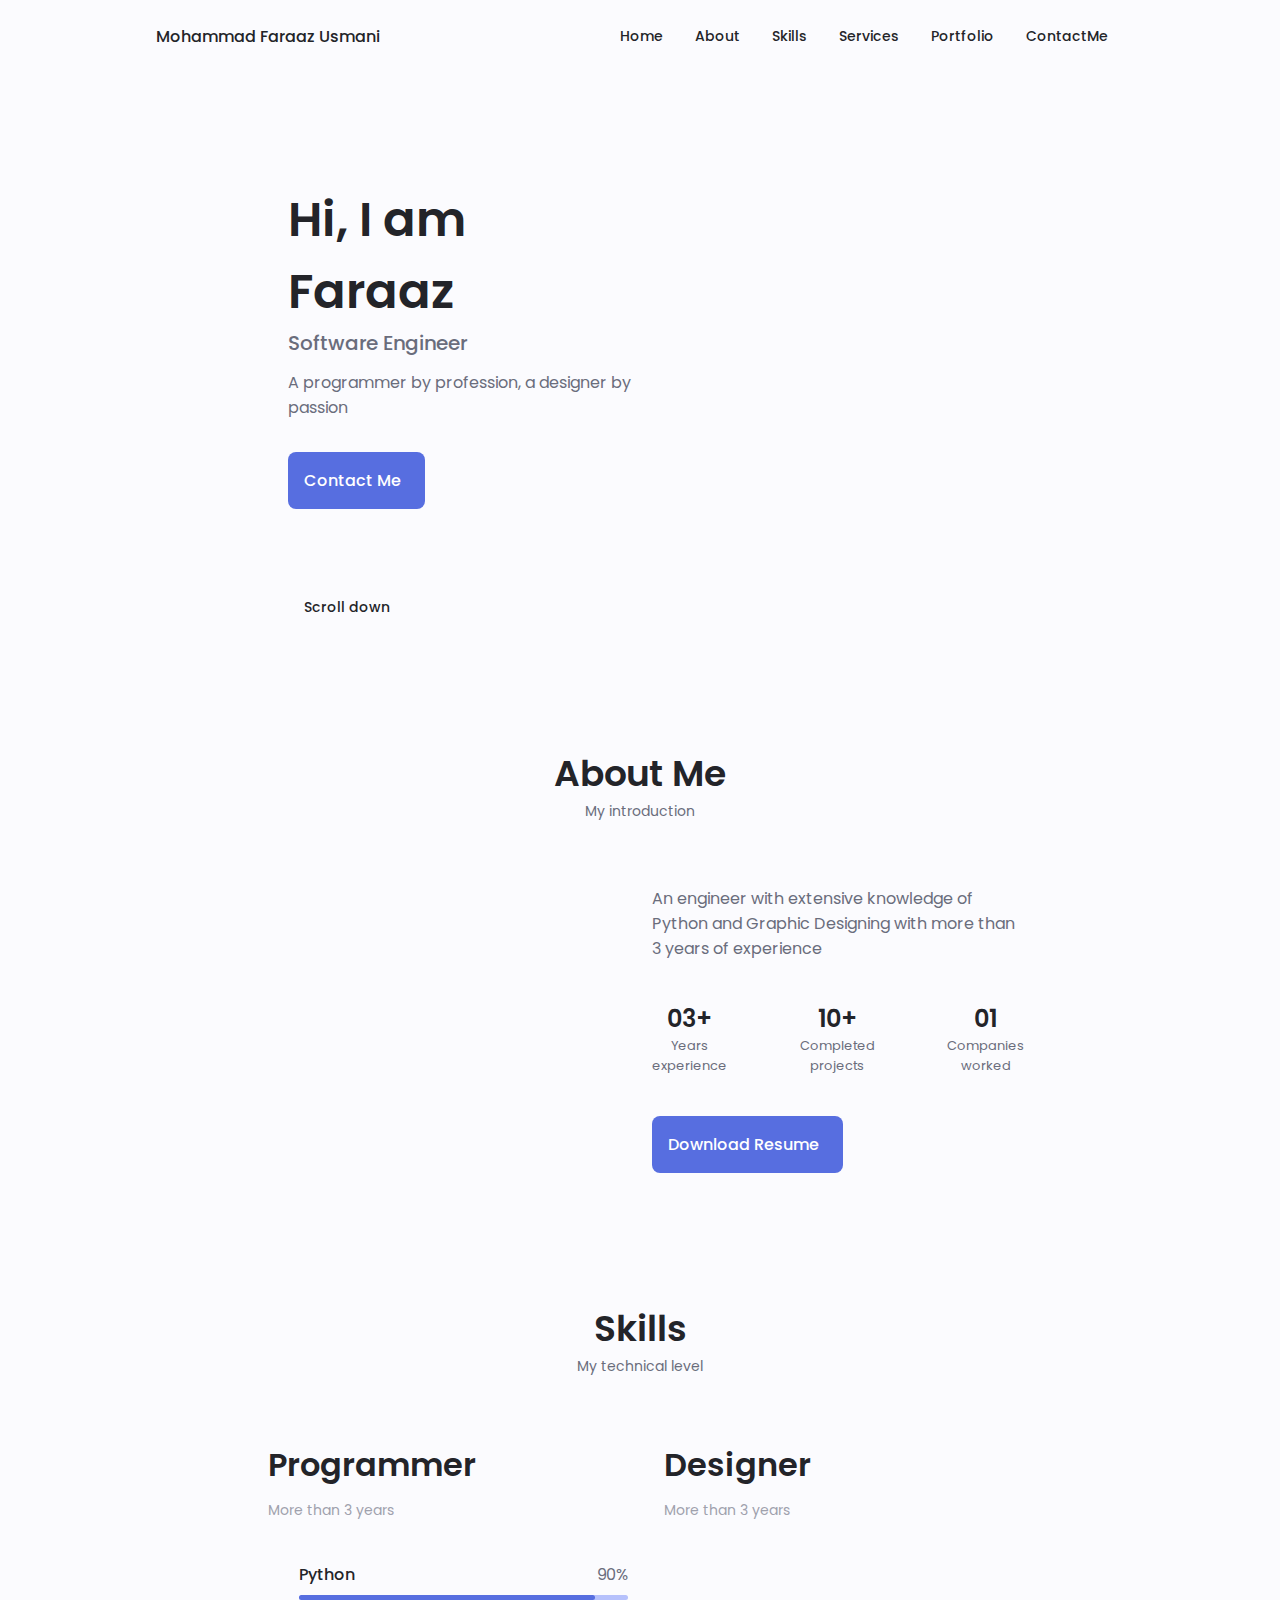
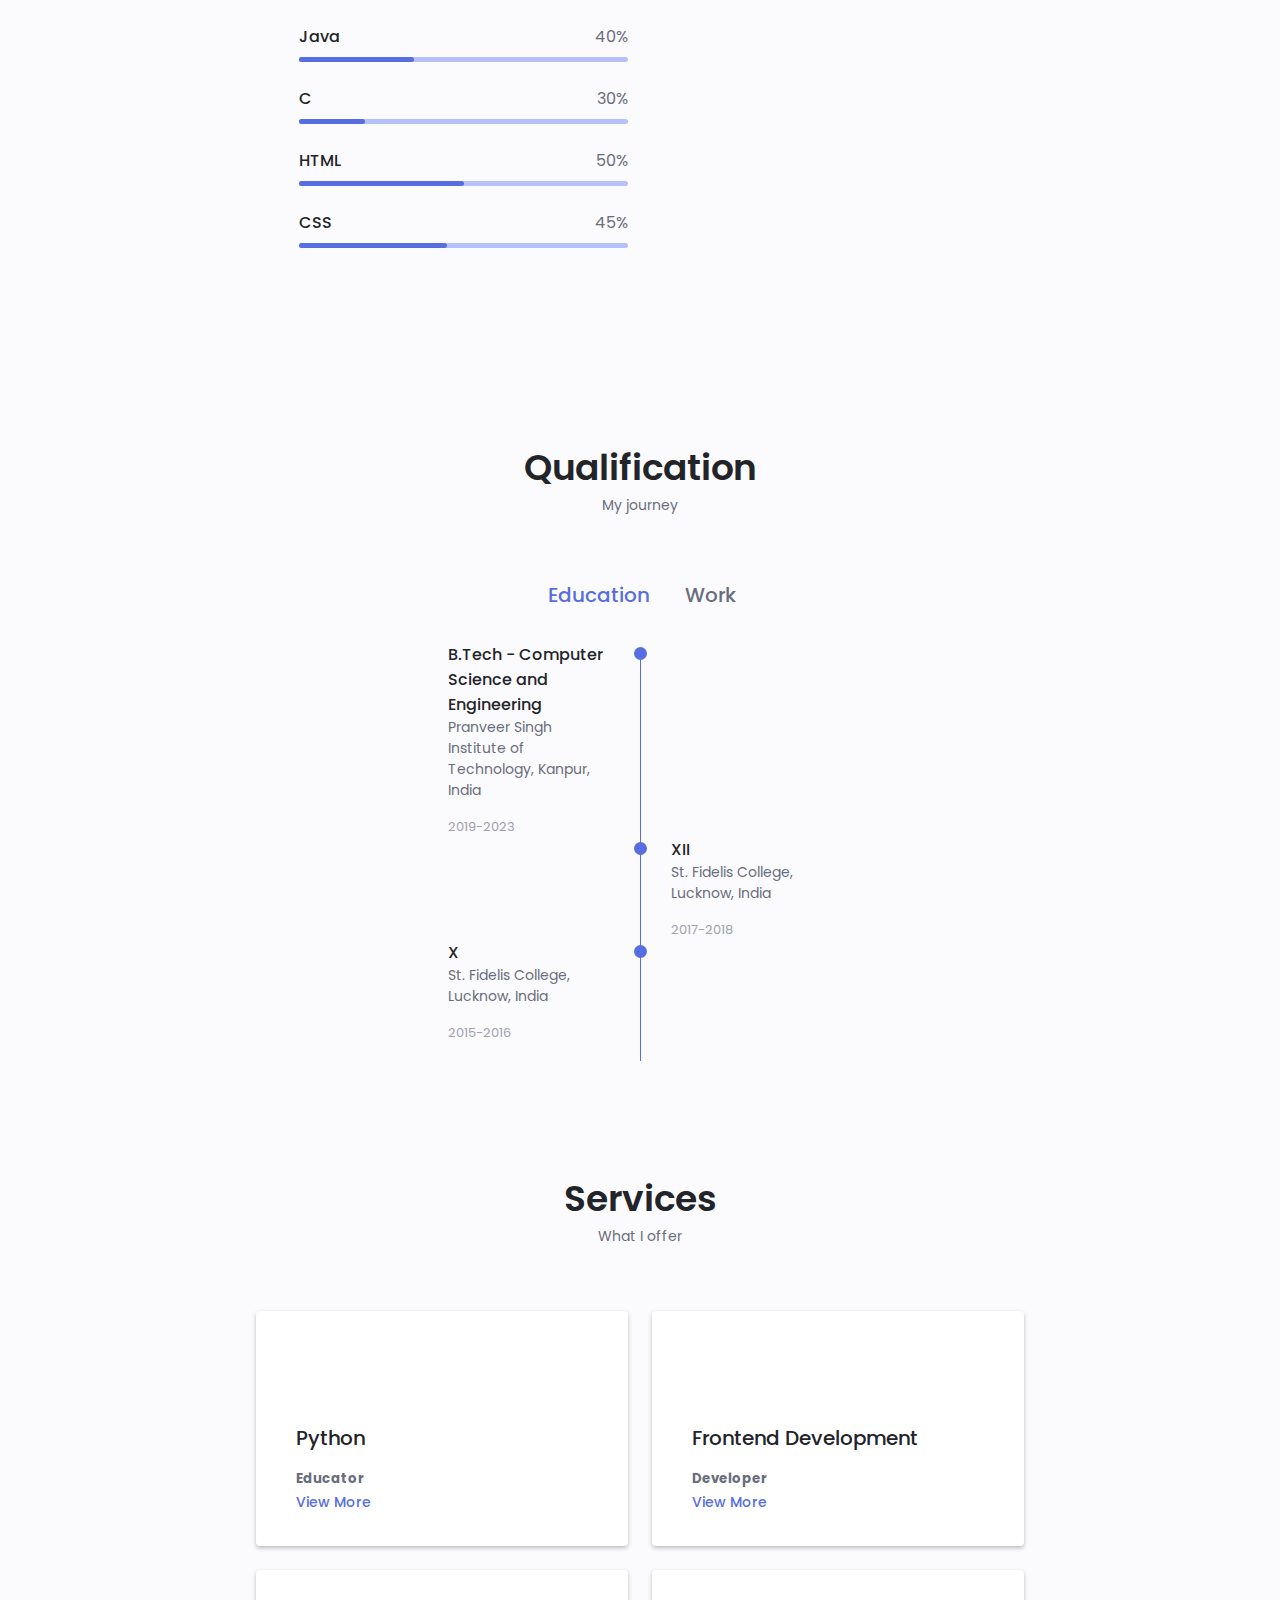
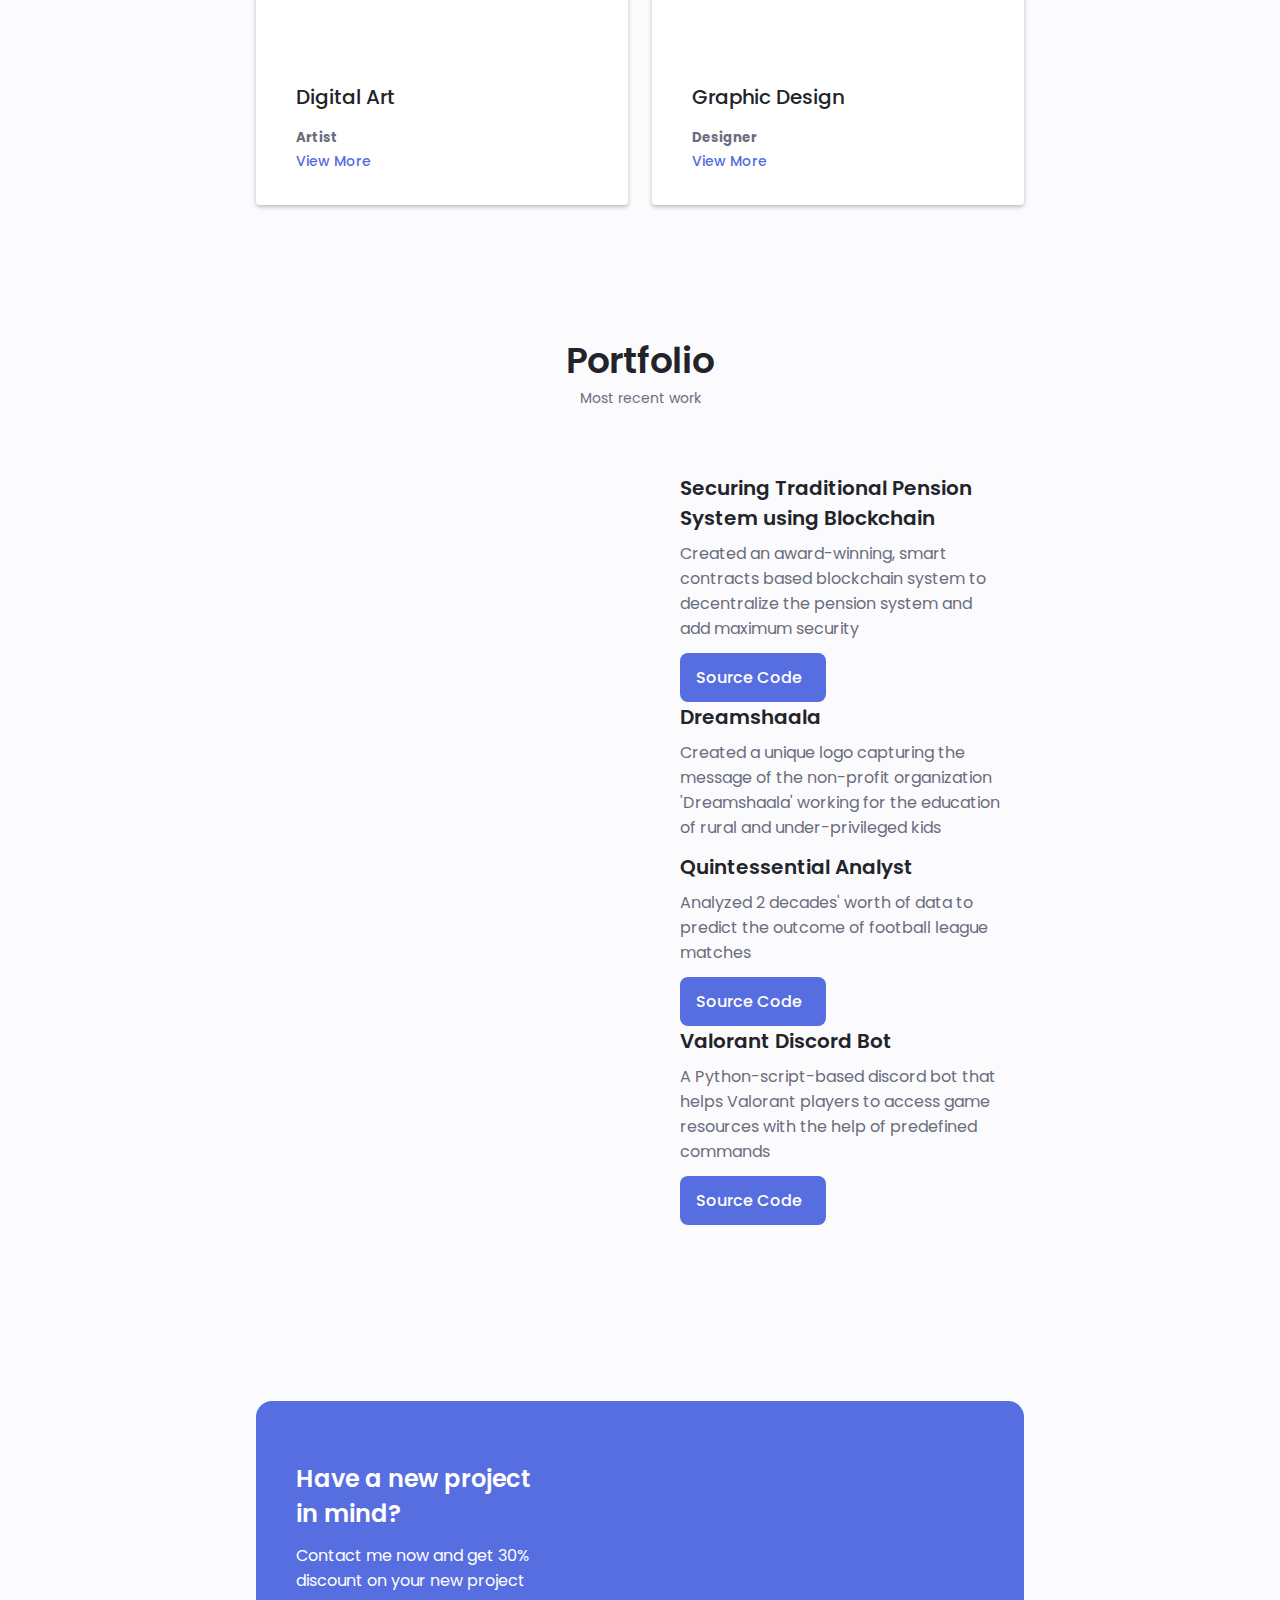
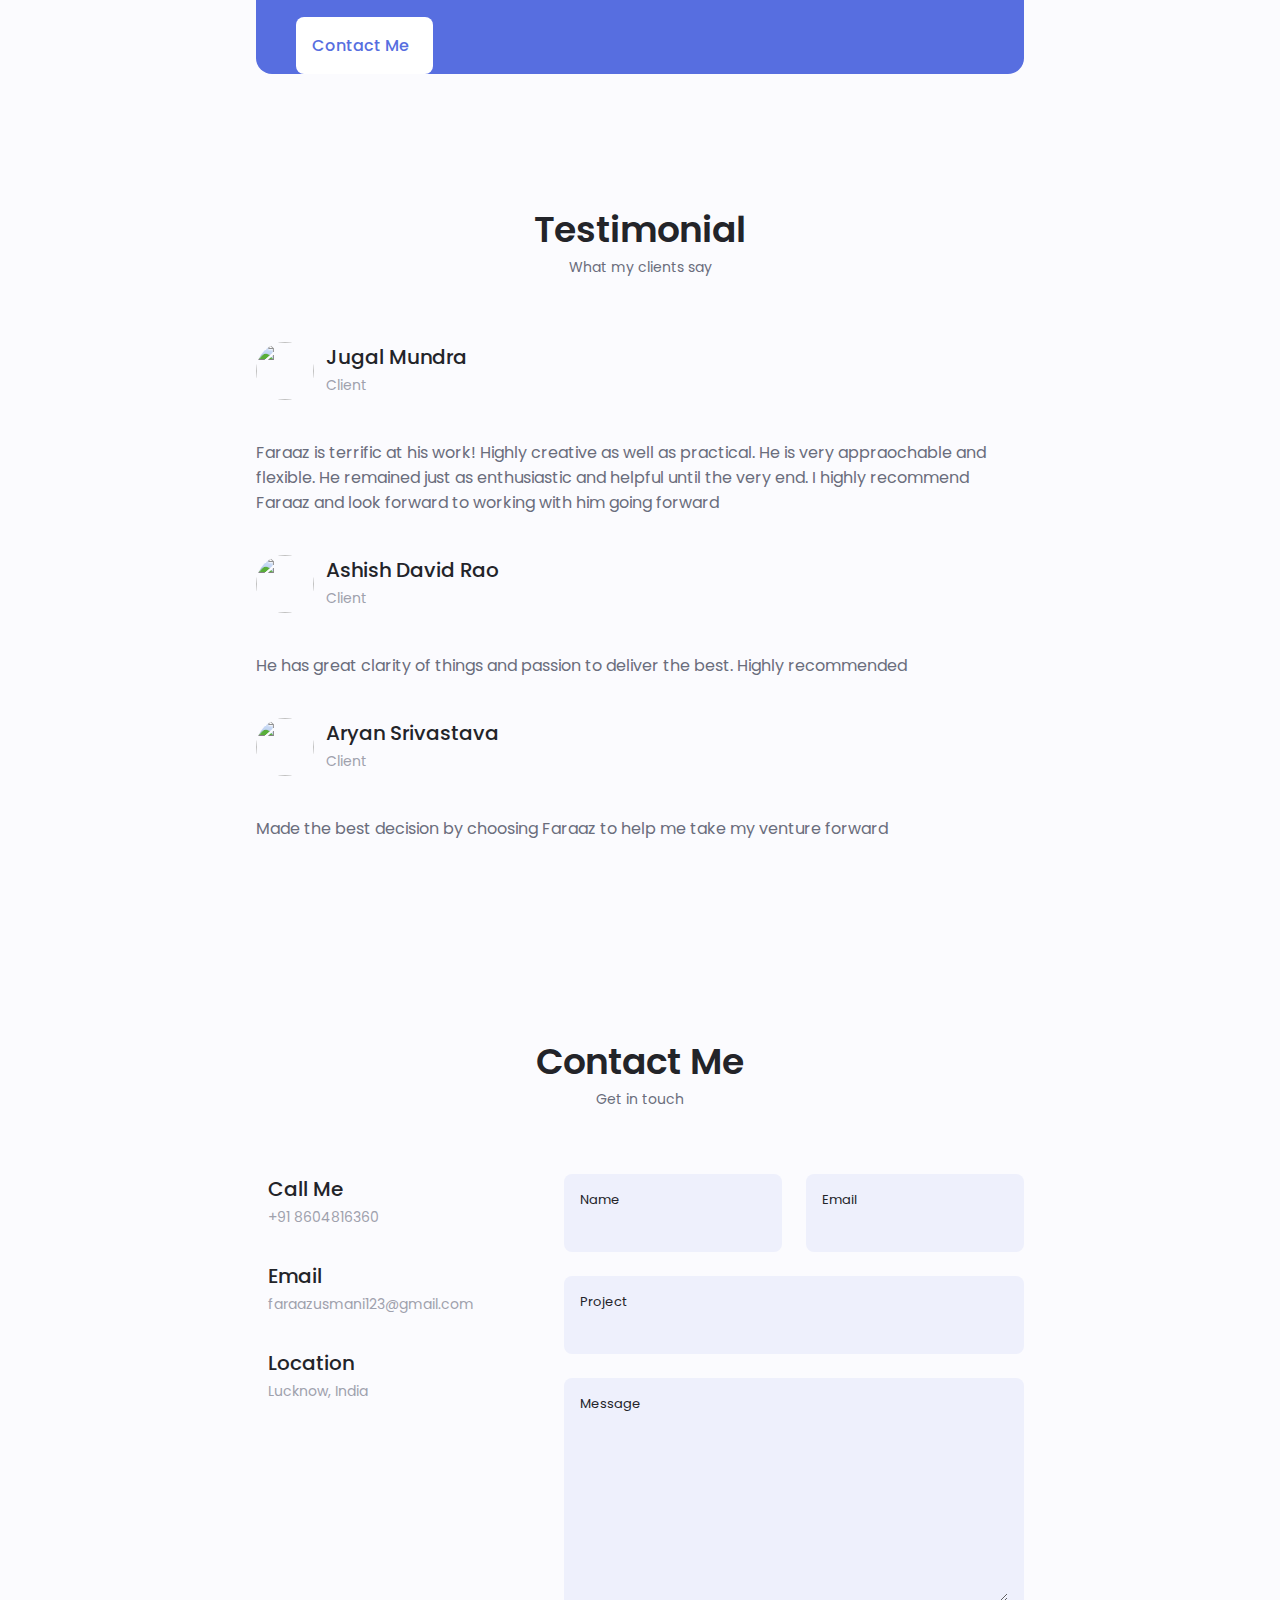
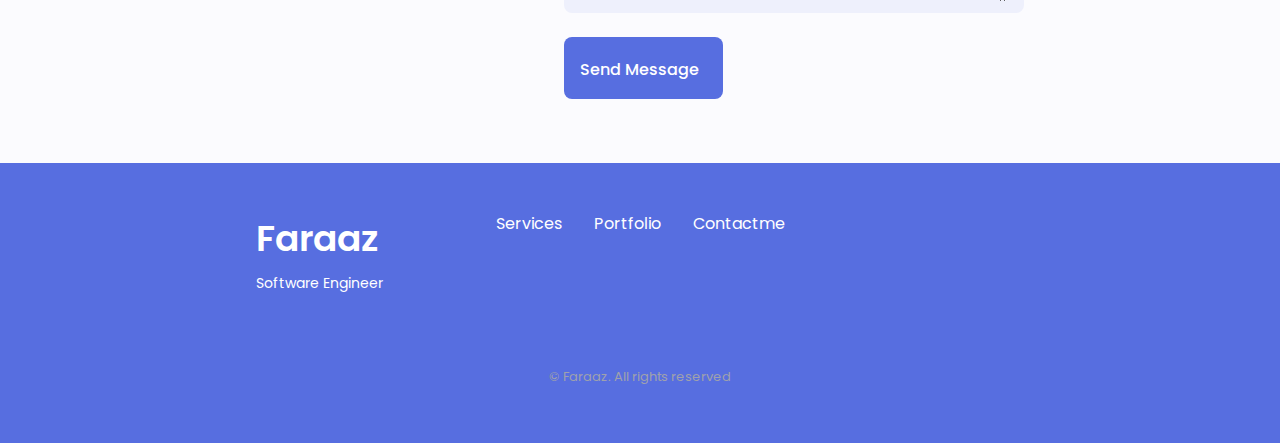
==== commit 55f062e1: "Update index.html" ====
--- a/index.html
+++ b/index.html
@@ -571,7 +571,7 @@
                             
                             <div class="portfolio__data">
                                 <h3 class="portfolio__title">Securing Traditional Pension System using Blockchain</h3>
-                                <p class="portfolio__description">Created award winning, smart contracts based blockchain to decentralise the pension system and add maximum security</p>
+                                <p class="portfolio__description">Created an award-winning, smart contracts based blockchain system to decentralize the pension system and add maximum security</p>
                                 <a href="https://github.com/Faraazusmani/Blockchain-Secured-Pension-System" target="_blank" class="button button--flex button--small portfolio__button">
                                     Source Code
                                     <i class="uil uil-arrow-right button__icon"></i>
@@ -599,7 +599,7 @@
                             
                             <div class="portfolio__data">
                                 <h3 class="portfolio__title">Quintessential Analyst</h3>
-                                <p class="portfolio__description">Analysed 2 decades worth of data to predict the outcome of football league matches</p>
+                                <p class="portfolio__description">Analyzed 2 decades' worth of data to predict the outcome of football league matches</p>
                                 <a href="https://github.com/Faraazusmani/The-Quintessential-Analyst" target="_blank" class="button button--flex button--small portfolio__button">
                                     Source Code
                                     <i class="uil uil-arrow-right button__icon"></i>
@@ -613,7 +613,7 @@
                             
                             <div class="portfolio__data">
                                 <h3 class="portfolio__title">Valorant Discord Bot</h3>
-                                <p class="portfolio__description">A Python-script based discord bot that helps Valorant players to access game-resources with the help of predefined commands</p>
+                                <p class="portfolio__description">A Python-script-based discord bot that helps Valorant players to access game resources with the help of predefined commands</p>
                                 <a href="https://github.com/Faraazusmani/ValorantDiscordBot" target="_blank" class="button button--flex button--small portfolio__button">
                                     Source Code
                                     <i class="uil uil-arrow-right button__icon"></i>
--- a/assets/css/styles.css
+++ b/assets/css/styles.css
@@ -79,7 +79,7 @@
   --body-color: hsl(var(--hue-color), 28%, 12%);
   --container-color: hsl(var(--hue-color), 29%, 12%);
   --scroll-bar-color: hsl(var(--hue-color), 12%, 48%);
-  --scroll-thumb-color: hsl(var(--hue-color), 12%, 36%);
+  --scroll-thumb-color: hsl(var(--hue-color), 12%, 36%); 
 }
 
 
@@ -370,6 +370,30 @@
   border-radius: .5rem;
   font-weight: var(--font-medium);
 }
+
+.form-submit-button{
+  display: inline-block;
+  background-color: var(--first-color);
+  font-size: medium;
+  color: rgb(255, 255, 255);
+  padding: 1rem;
+  border-radius: .5rem;
+  font-weight: var(--font-medium);
+  font-family: var(--body-font);
+  border: none;
+
+  /* border-style: outset; */
+	border-color: var(--first-color);
+	text-shadow: var(--first-color);
+  box-shadow: none;
+  
+}
+
+.form-submit-button:hover{
+  background-color: var(--first-color-alt); 
+  cursor: pointer; 
+}
+
 
 .button:hover{
   background-color: var(--first-color-alt);
@@ -758,7 +782,7 @@
 }
 
 .portfolio__img1{
-  width: 155px;
+  width: 256px;
   border-radius: .5rem;
   justify-self: center;
 }
@@ -849,8 +873,8 @@
 }
 
 .testimonial__img{
-  width: 60px;
-  height: 60px;
+  width: 58px;
+  height: 58px;
   border-radius: 50%;
   margin-right: var(--mb-0-75);
 }
@@ -870,7 +894,12 @@
 }
 
 .testimonial__icon-star{
-  color: var(--first-color);
+  
+  color: var(--first-color);
+}
+
+.testimonial__button:hover .button__icon{
+  transform: translateX(.25rem);
 }
 
 /*==================== CONTACT ME ====================*/
@@ -1042,6 +1071,10 @@
     width: 180px;
   }
 
+  .home__img{
+    width: 50px;
+  }
+
   .skills__title{
     font-size: var(--normal-font-size);
   }
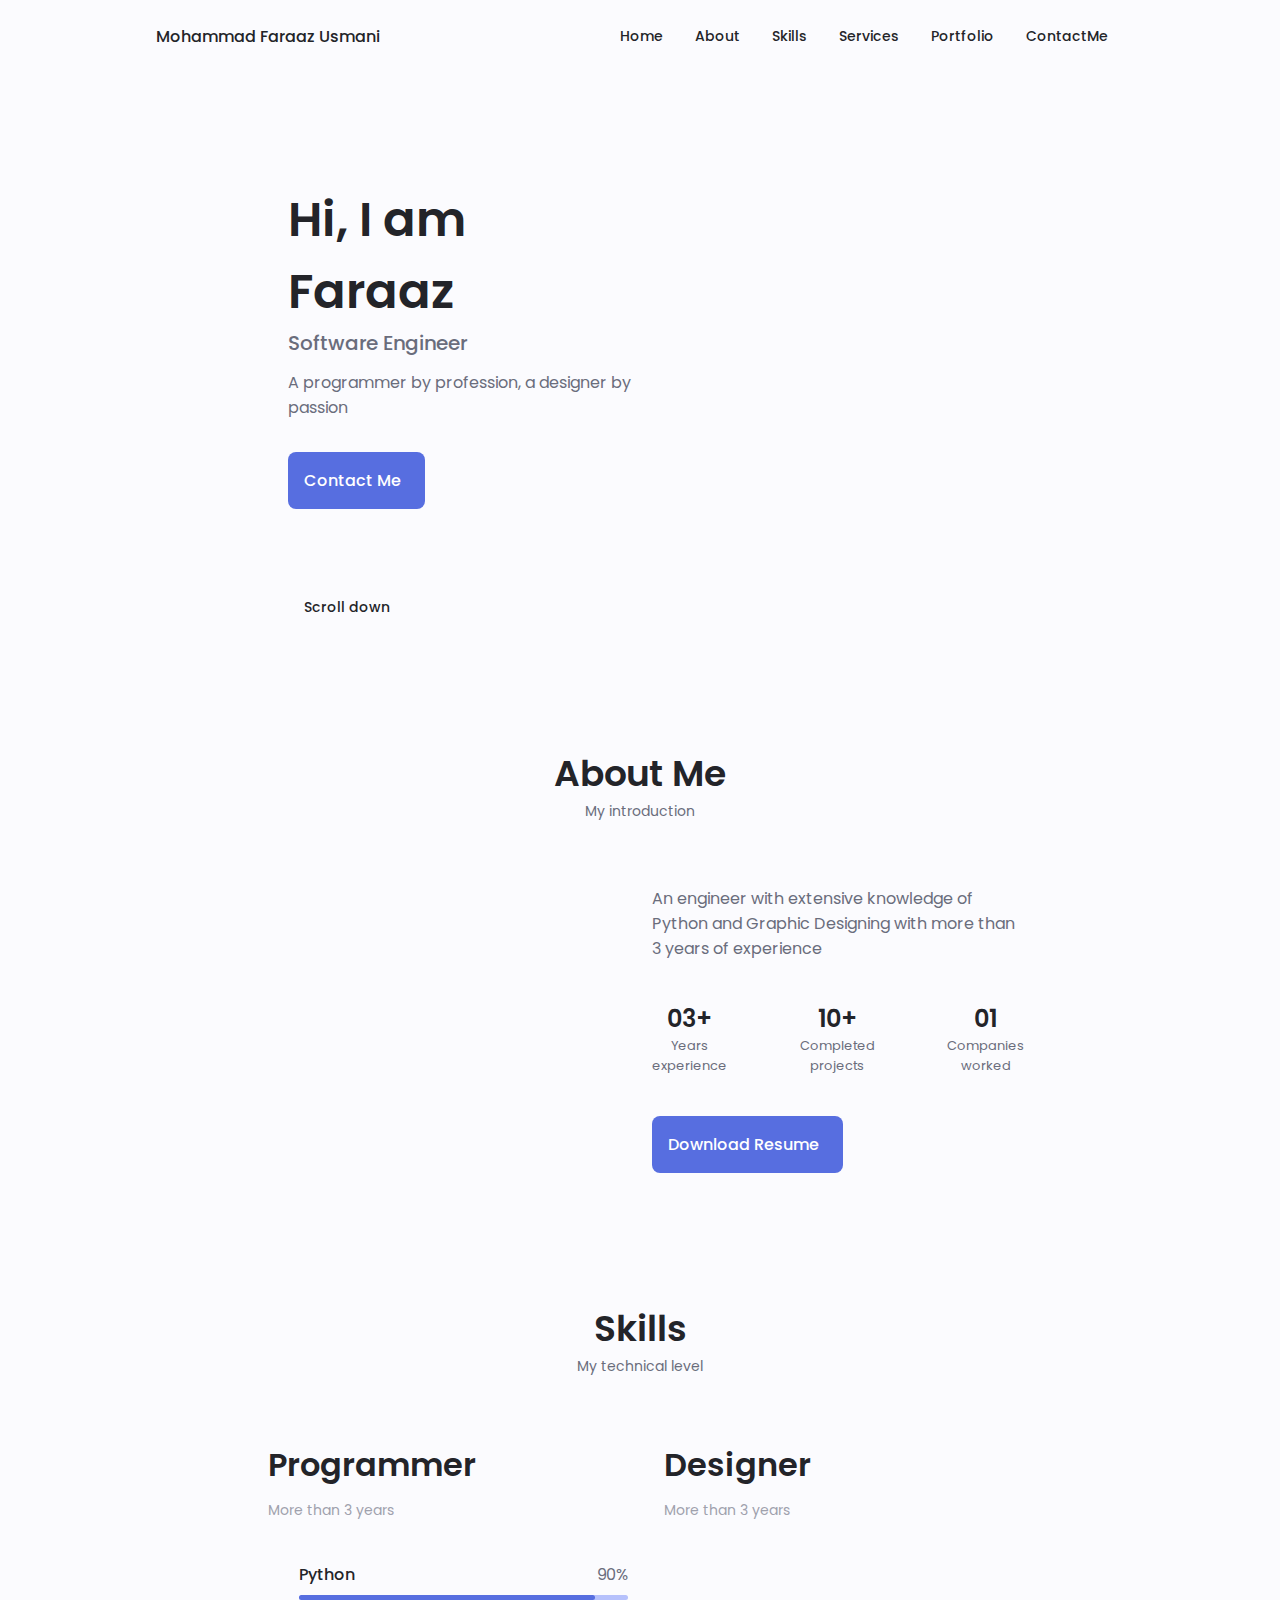
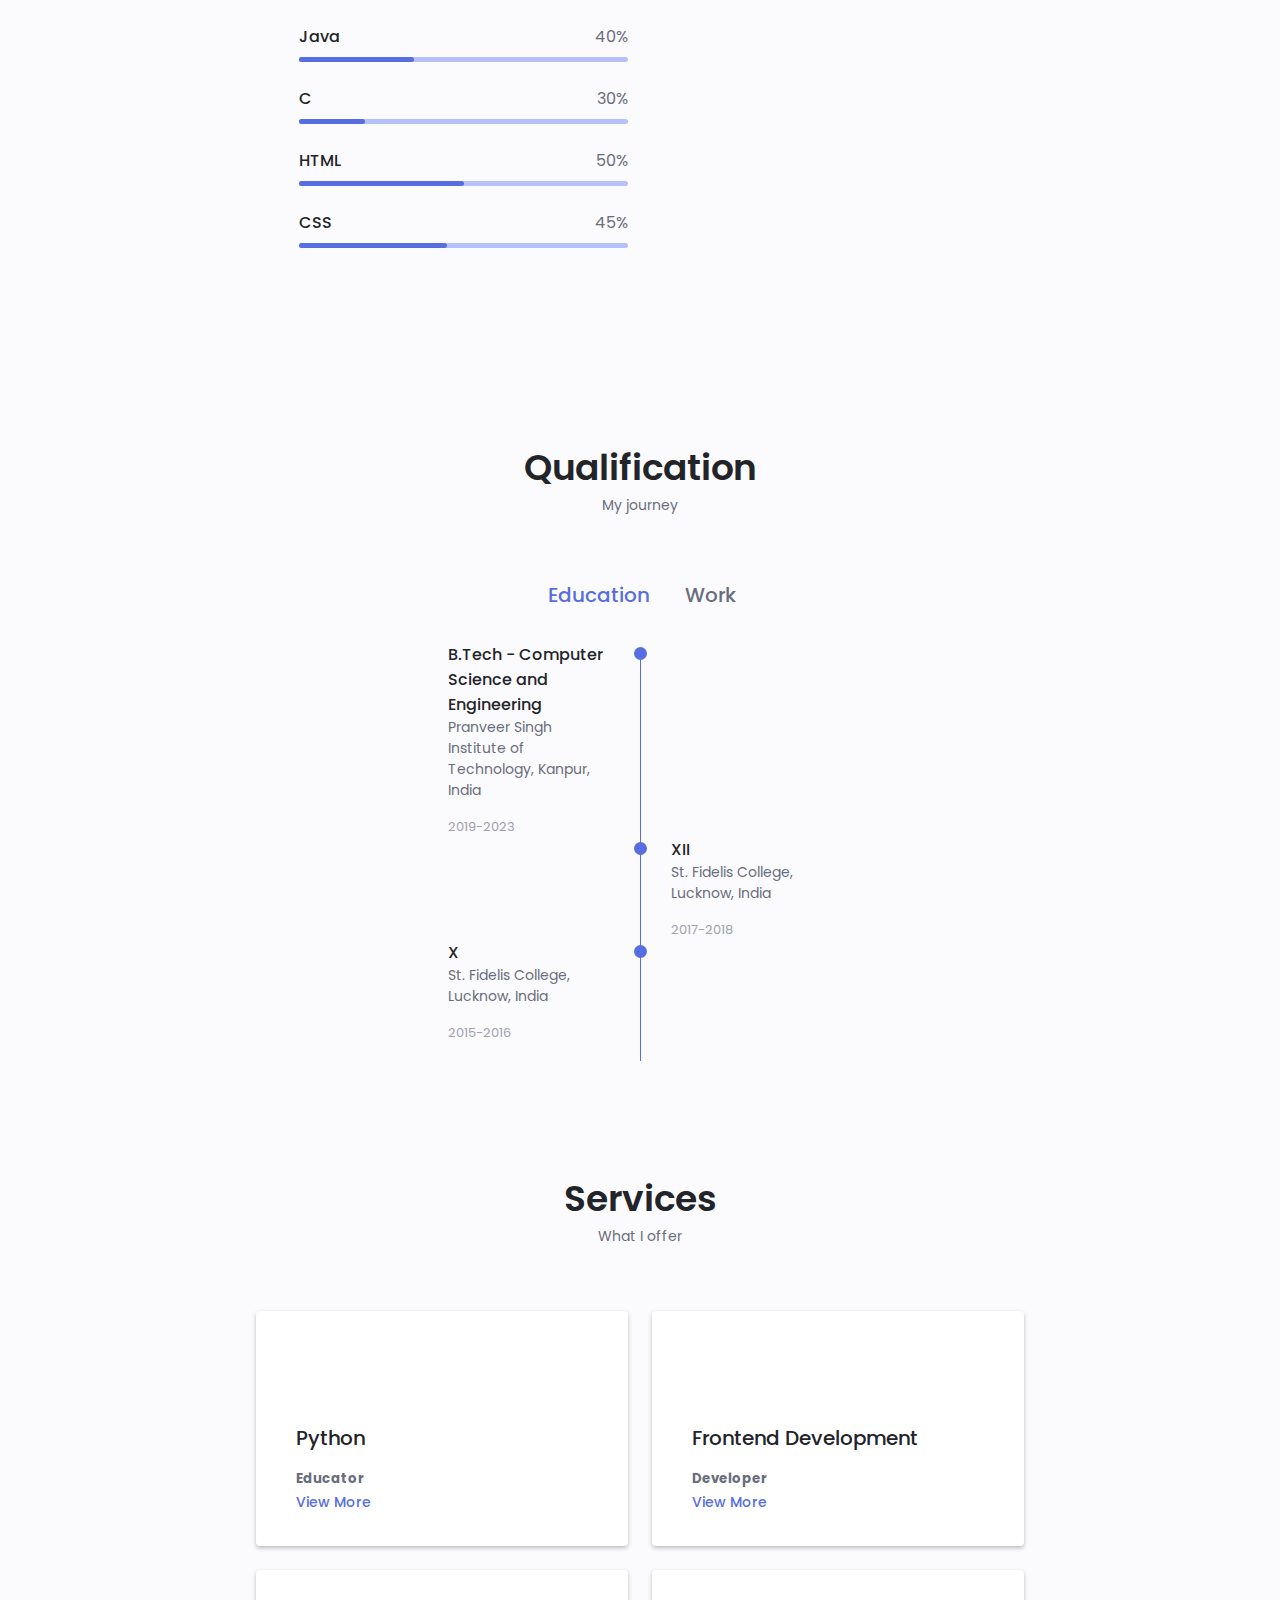
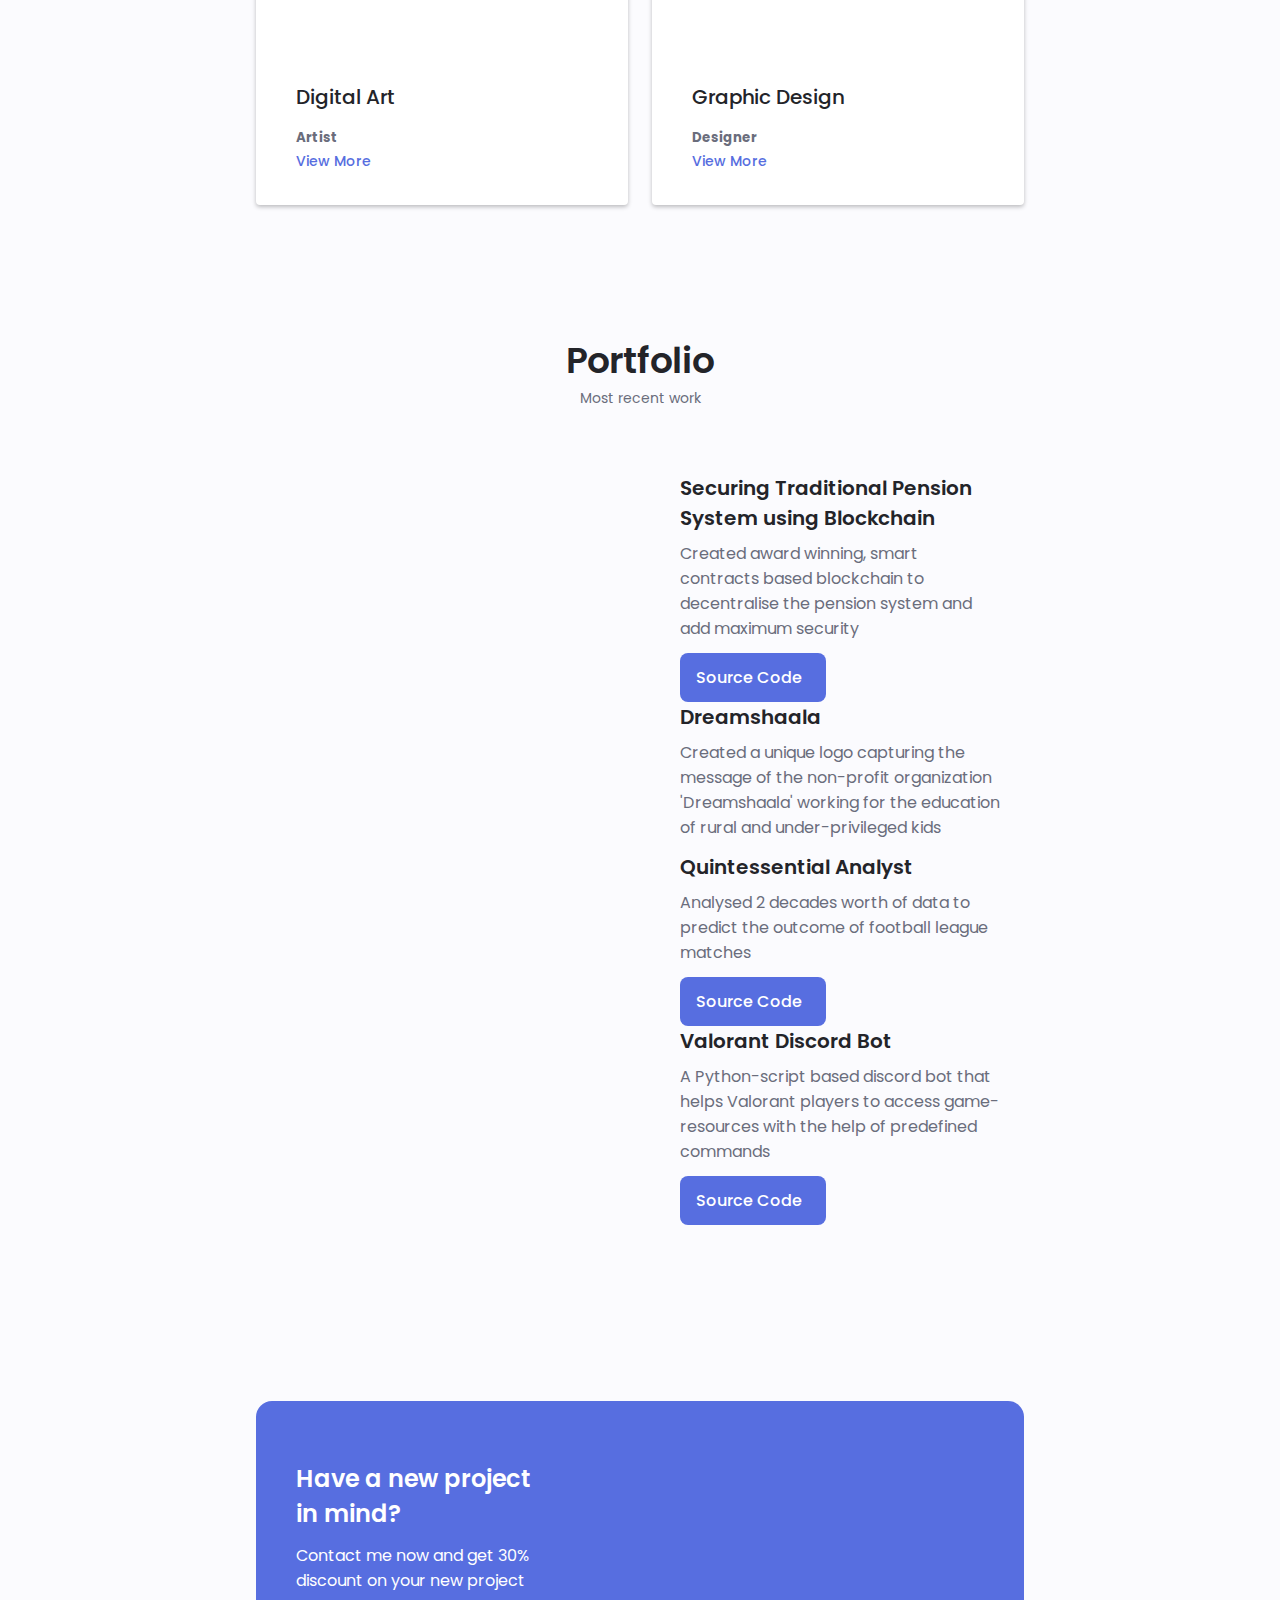
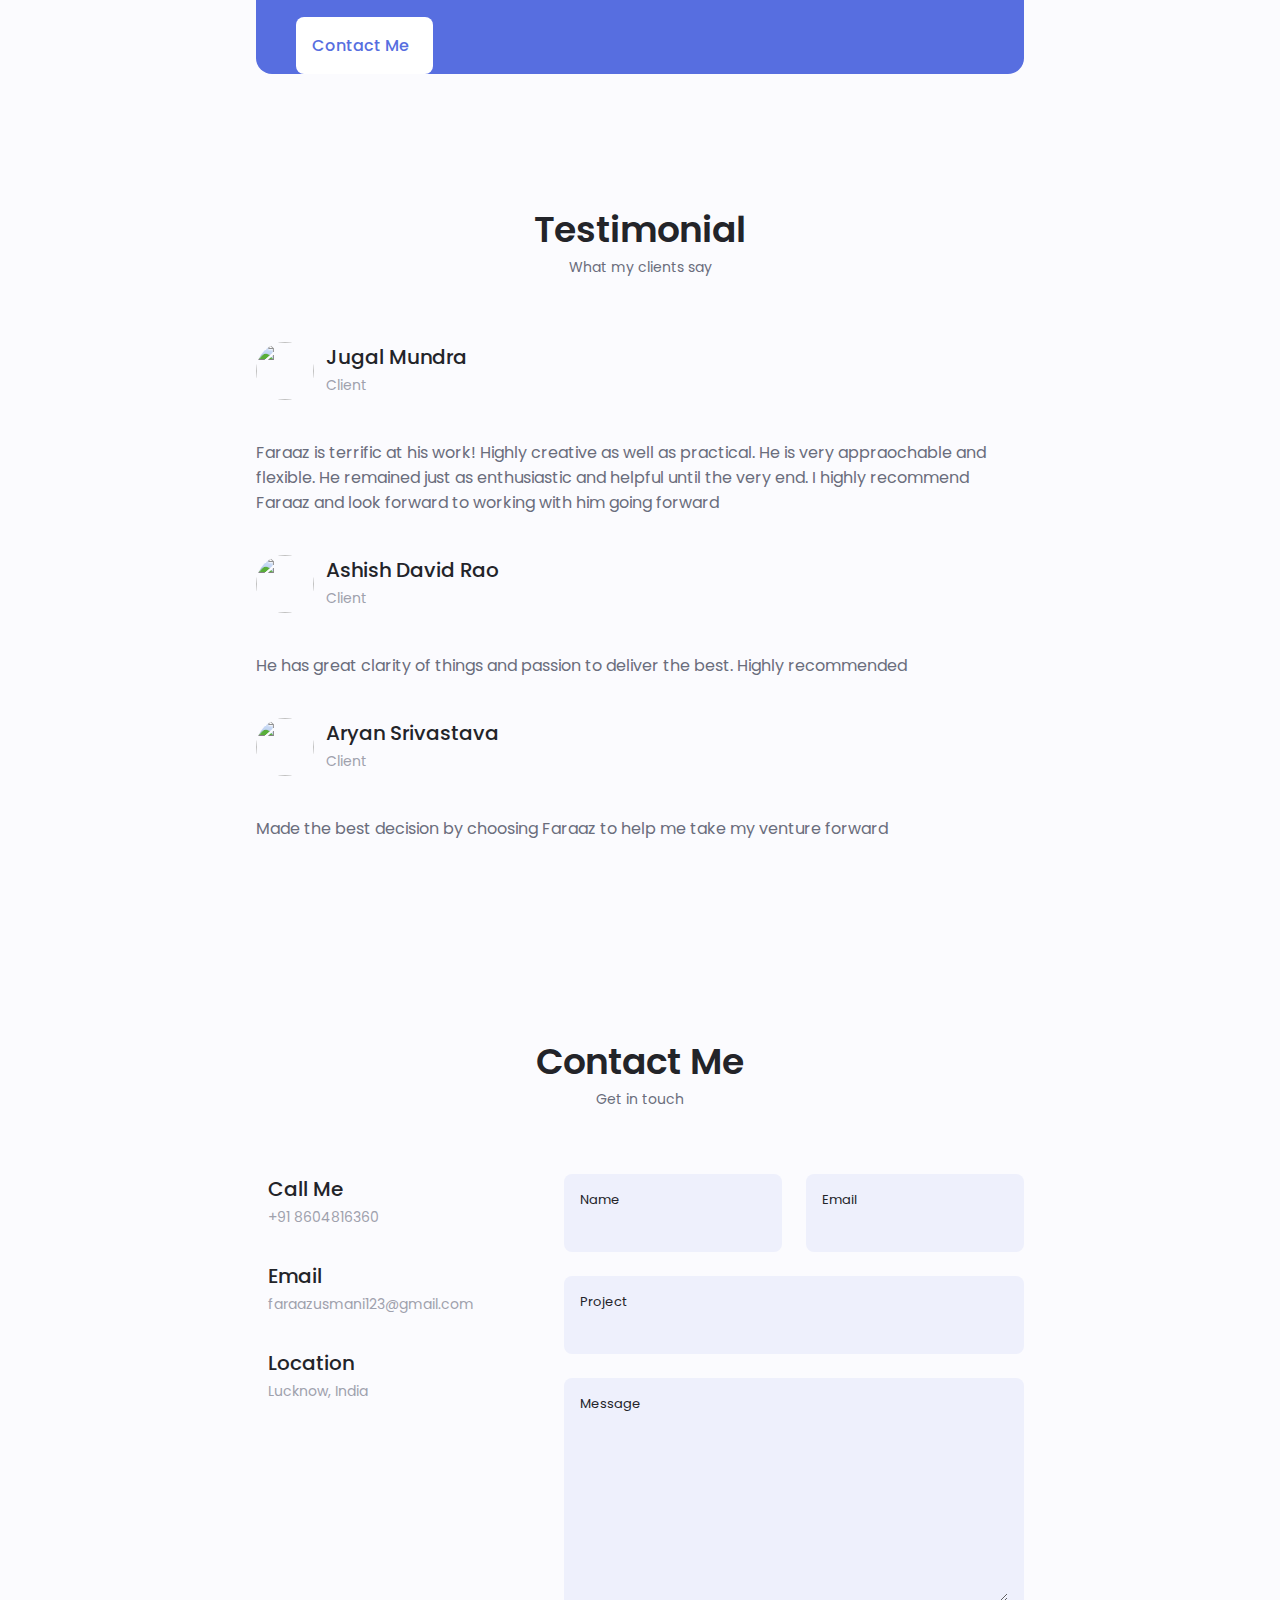
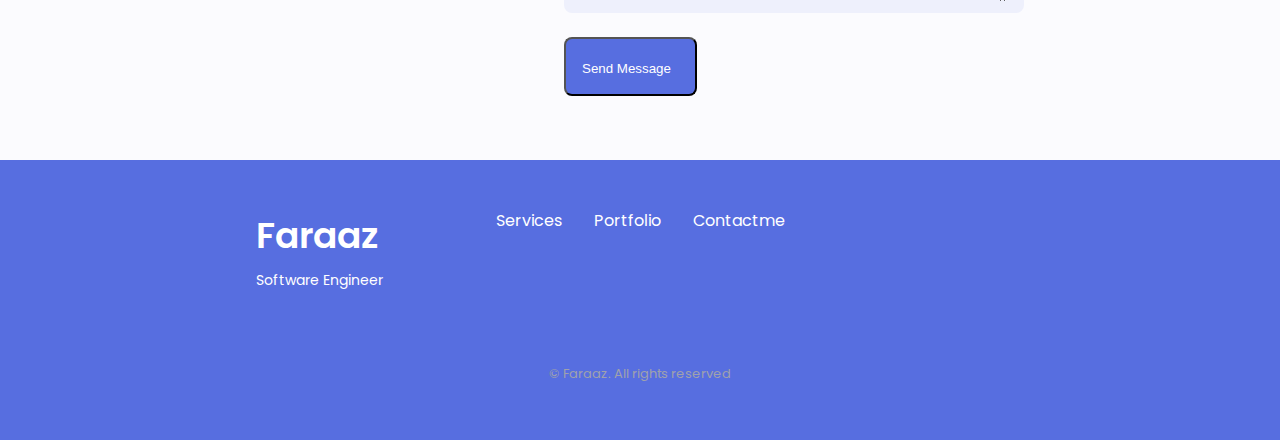
==== commit c4183727: "Update index.html" ====
--- a/index.html
+++ b/index.html
@@ -571,7 +571,7 @@
                             
                             <div class="portfolio__data">
                                 <h3 class="portfolio__title">Securing Traditional Pension System using Blockchain</h3>
-                                <p class="portfolio__description">Created an award-winning, smart contracts based blockchain system to decentralize the pension system and add maximum security</p>
+                                <p class="portfolio__description">Created award winning, smart contracts based blockchain to decentralise the pension system and add maximum security</p>
                                 <a href="https://github.com/Faraazusmani/Blockchain-Secured-Pension-System" target="_blank" class="button button--flex button--small portfolio__button">
                                     Source Code
                                     <i class="uil uil-arrow-right button__icon"></i>
@@ -599,7 +599,7 @@
                             
                             <div class="portfolio__data">
                                 <h3 class="portfolio__title">Quintessential Analyst</h3>
-                                <p class="portfolio__description">Analyzed 2 decades' worth of data to predict the outcome of football league matches</p>
+                                <p class="portfolio__description">Analysed 2 decades worth of data to predict the outcome of football league matches</p>
                                 <a href="https://github.com/Faraazusmani/The-Quintessential-Analyst" target="_blank" class="button button--flex button--small portfolio__button">
                                     Source Code
                                     <i class="uil uil-arrow-right button__icon"></i>
@@ -613,7 +613,7 @@
                             
                             <div class="portfolio__data">
                                 <h3 class="portfolio__title">Valorant Discord Bot</h3>
-                                <p class="portfolio__description">A Python-script-based discord bot that helps Valorant players to access game resources with the help of predefined commands</p>
+                                <p class="portfolio__description">A Python-script based discord bot that helps Valorant players to access game-resources with the help of predefined commands</p>
                                 <a href="https://github.com/Faraazusmani/ValorantDiscordBot" target="_blank" class="button button--flex button--small portfolio__button">
                                     Source Code
                                     <i class="uil uil-arrow-right button__icon"></i>
@@ -781,8 +781,9 @@
                         </div>
                     </div>
 
-                    <form method="post" action="https://script.google.com/macros/s/AKfycbzktzVWdv-tZ_2ApnDdH3tuKDrsML6r5hxTCxi3Z3PKm_jlGcoMOx6hvfxy0o5xSZH6fw/exec" name="f1" class="contact__form grid">
-                    <!-- <form action="" class="contact__form grid"> -->
+                    <!--
+                    <form method="post" action="" name="f1" class="contact__form grid">
+                    <form action="" class="contact__form grid">
                         <div class="contact__inputs grid">
                             <div class="contact__content">
                                 <label for="" class="contact__label">Name</label>
@@ -801,20 +802,52 @@
                             <label for="" class="contact__label">Message</label>
                             <textarea name="" id="" cols="0" rows="7" class="contact__input"></textarea>
                         </div>
-
-
-                        <div>
-                            <!-- <a href="#" class="button button--flex" onsubmit="alert('Thank You for connecting!')"> -->
-                            <!-- <a href="" class="button button--flex"> -->
+                    -->
+
+                        <form method="post" action="https://script.google.com/macros/s/AKfycbzmrOR0NYVV86stSZ2ttpG1zbmu7nuzr9yRl4WcEm1F0UtJrzyn25UkQBUCdY8yt0-x/exec" name="f1" class="contact__form grid">
+                            <div class="contact__inputs grid">
+                                <div class="contact__content">
+                                    <label for="" class="contact__label">Name</label>
+                                    <input type="text" class="contact__input" name="name" id="name"/>
+                                    <br>
+                                </div>
+                                <div class="contact__content">
+                                    <label for="" class="contact__label">Email</label>
+                                    <input type="email" class="contact__input" name="email" id="email"/>
+                                    <br>
+                                </div>
+                            </div>
+                            <div class="contact__content">
+                                <label for="" class="contact__label">Project</label>
+                                <input type="text" class="contact__input" name="project" id="project"/>
+                                <br>
+                            </div>
+                            <div class="contact__content">
+                                <label for="" class="contact__label">Message</label>
+                                <textarea id="" class="contact__input" name="message" id="message" cols="0" rows="7"></textarea>
+                                <br>
+                            </div>
+                            <div class="btn">
+                            <button type="submit" value="submit" class="button btn-primary" id="submit">
+                                Send Message
+                                <i class="uil uil-message button__icon"></i>
+                            </button>
+                            </div>
+                        </form>
+
+
+                        <!-- <div>
+                            <a href="#" class="button button--flex" onsubmit="alert('Thank You for connecting!')">
+                            <a href="" class="button button--flex">
                             <button type="submit" value="submit" class="form-submit-button">
                                 Send Message
                                 <i class="uil uil-message button__icon"></i>
-                            <!-- </a> -->
+                            </a>
                             </button>
-                        </div>
+                        </div> -->
 
                         <script>
-                            const scriptURL = 'https://script.google.com/macros/s/AKfycbzktzVWdv-tZ_2ApnDdH3tuKDrsML6r5hxTCxi3Z3PKm_jlGcoMOx6hvfxy0o5xSZH6fw/exec'
+                            const scriptURL = 'https://script.google.com/macros/s/AKfycbzmrOR0NYVV86stSZ2ttpG1zbmu7nuzr9yRl4WcEm1F0UtJrzyn25UkQBUCdY8yt0-x/exec'
                             const form = document.forms['f1']
                           
                             form.addEventListener('submit', e => {
@@ -824,7 +857,8 @@
                                 .then(() => {  window.location.reload(); })
                                 .catch(error => console.error('Error!', error.message))
                             })
-                          </script>
+                        </script>
+
 
                         <!-- <script>
                             const form = document.querySelector("#form")
